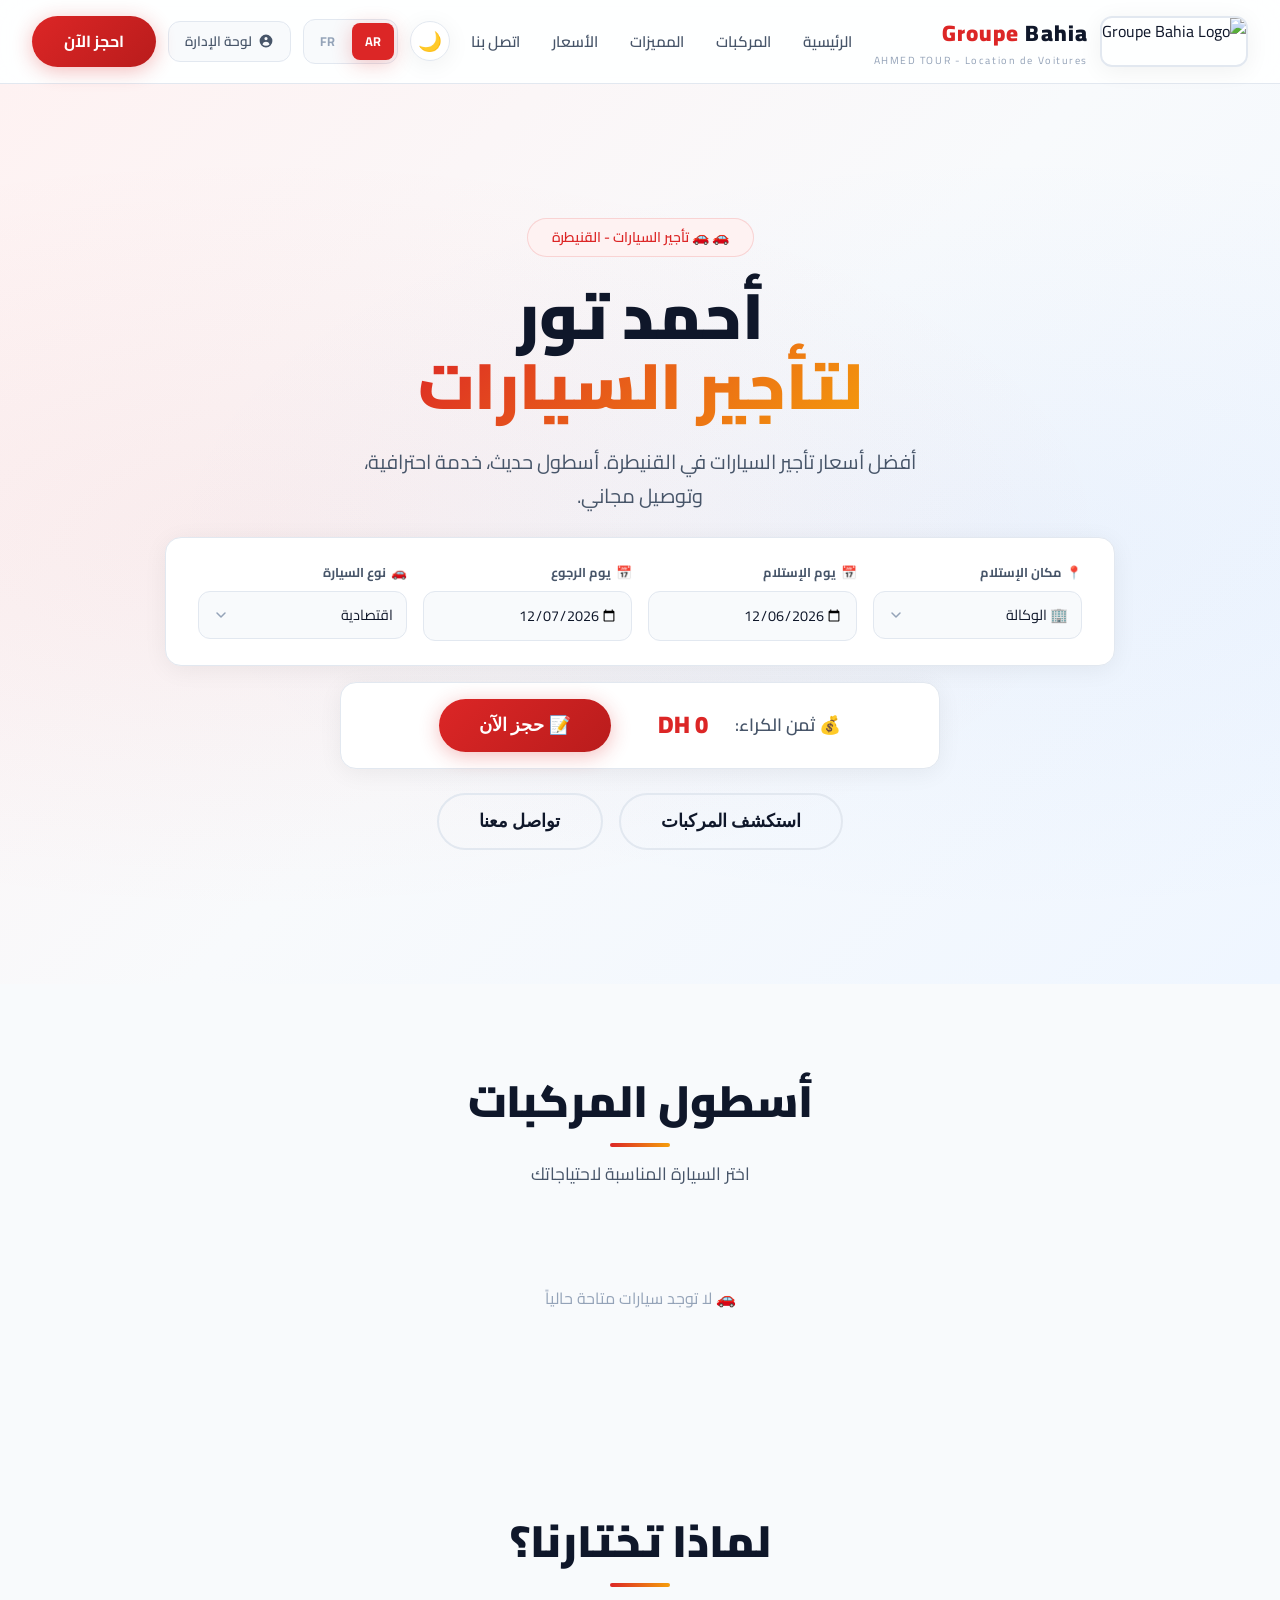
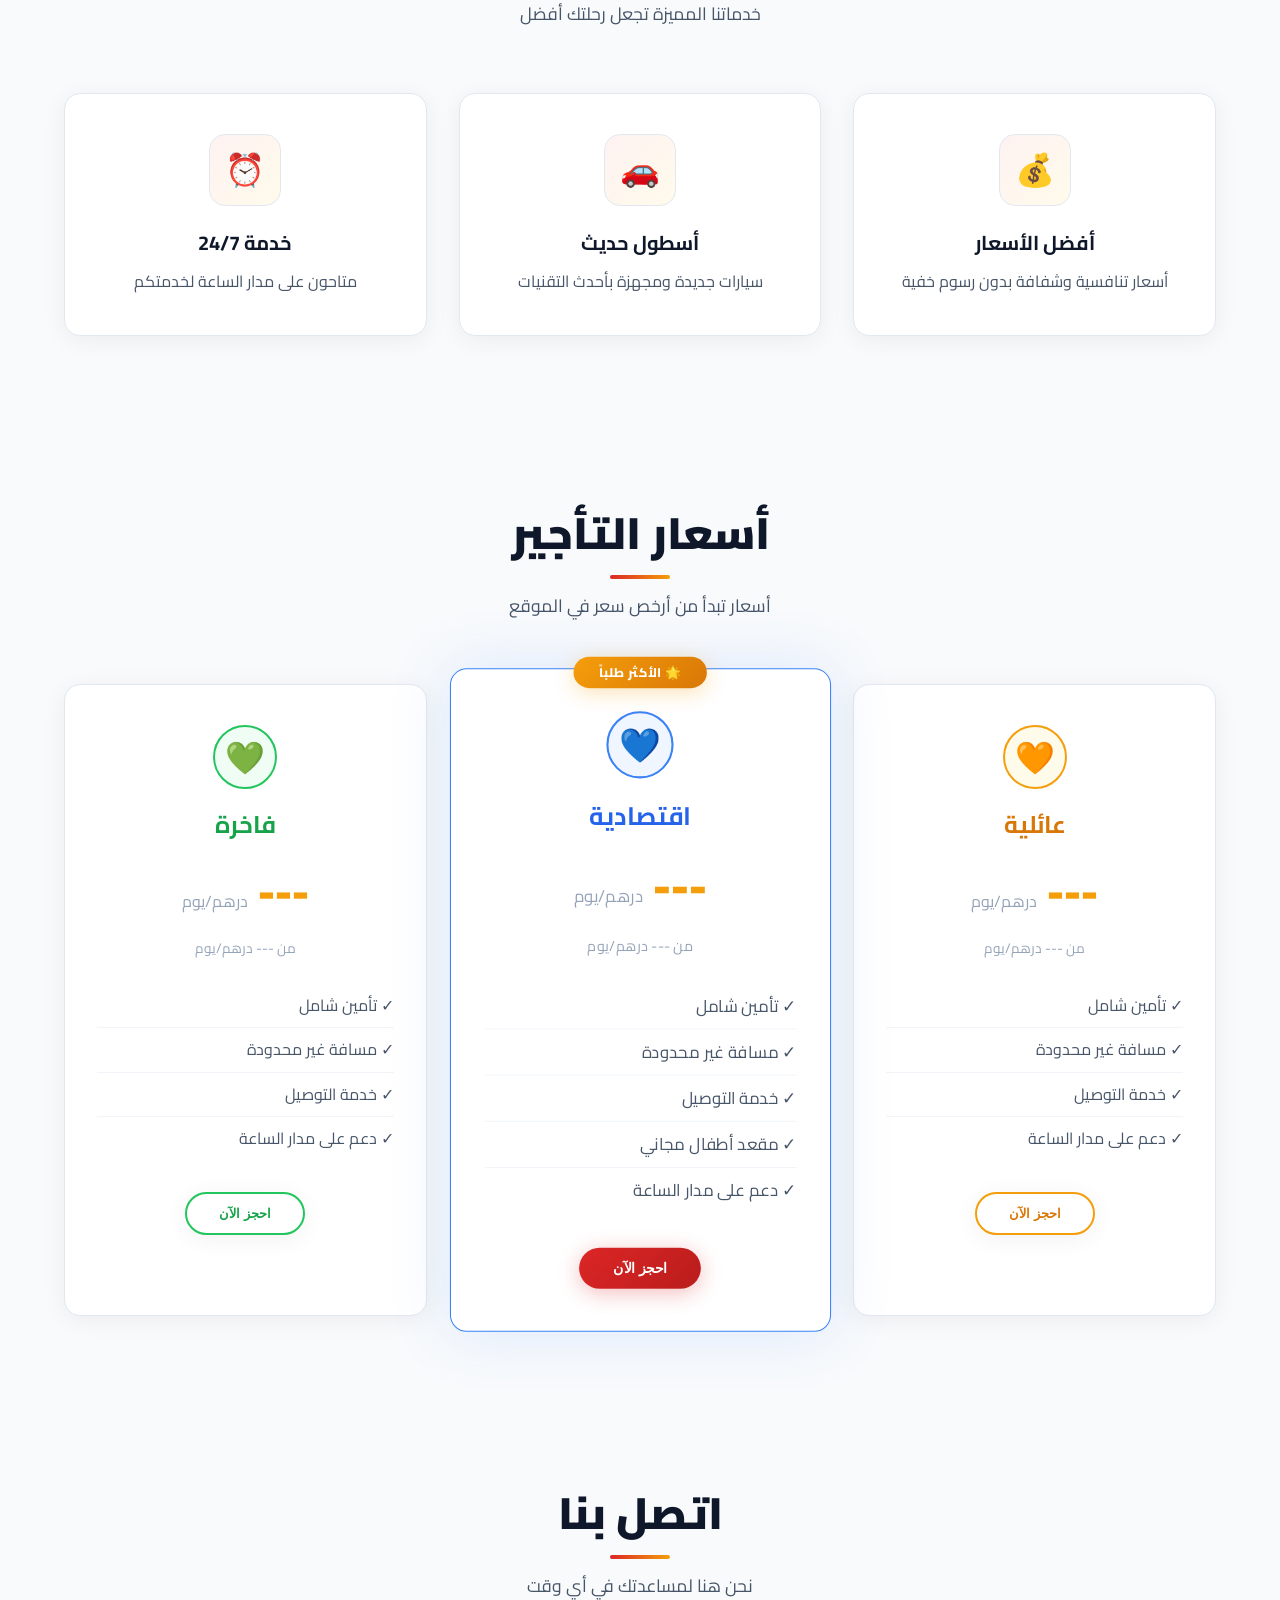
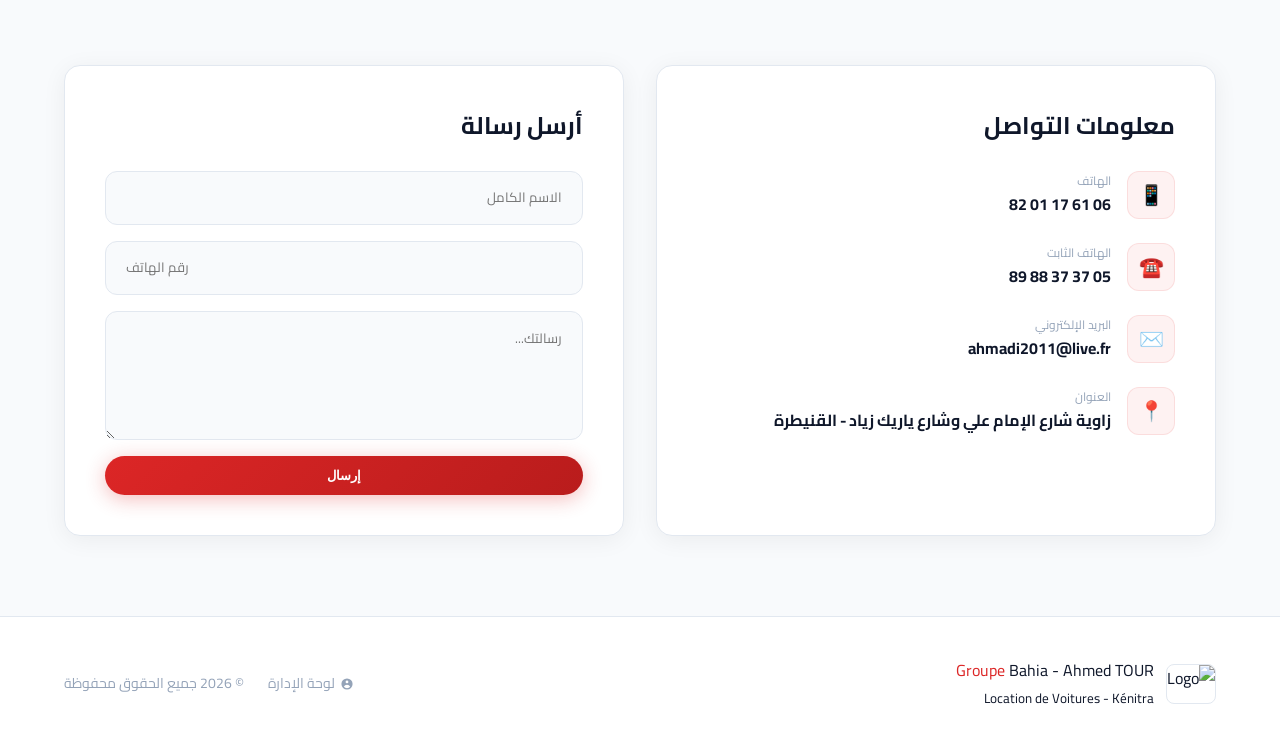
==== index.html @ 7326334f "Add files via upload" ====
<!DOCTYPE html>
<html lang="ar" dir="rtl">
<head>
    <meta charset="UTF-8">
    <meta name="viewport" content="width=device-width, initial-scale=1.0">
    <title>Ahmed TOUR - Groupe Bahia | Location de Voitures</title>
    <link rel="stylesheet" href="style.css">
    <link href="https://fonts.googleapis.com/css2?family=Cairo:wght@400;700;900&display=swap" rel="stylesheet">
</head>
<body>
    <!-- Navbar -->
    <nav class="navbar">
        <div class="nav-brand">
            <img src="https://www.dropbox.com/scl/fi/9ek43nwoadd82wckg5yrm/Picsart_26-09-07_17-38-09-252.jpg?rlkey=dq0nv9dhvq9f9rs5juy2iw5st&st=a9k215ph&raw=1" alt="Groupe Bahia Logo" class="logo-img">
            <div>
                <h1><span class="text-red">Groupe</span> Bahia</h1>
                <p class="subtitle">AHMED TOUR - Location de Voitures</p>
            </div>
        </div>
        <div class="nav-links">
            <a href="#accueil" data-i18n="nav.home">الرئيسية</a>
            <a href="#vehicules" data-i18n="nav.vehicles">المركبات</a>
            <a href="#features" data-i18n="nav.features">المميزات</a>
            <a href="#tarifs" data-i18n="nav.pricing">الأسعار</a>
            <a href="#contact" data-i18n="nav.contact">اتصل بنا</a>
        </div>
        <div class="nav-actions">
            <button onclick="toggleTheme()" class="theme-toggle" id="themeToggle" title="تبديل الثيم">
                <span id="themeIcon">🌙</span>
            </button>
            <div class="lang-switcher">
                <button onclick="switchLanguage('ar')" class="lang-btn active" id="lang-ar">AR</button>
                <button onclick="switchLanguage('fr')" class="lang-btn" id="lang-fr">FR</button>
            </div>
            <a href="admin.html" class="btn-admin">
                <svg width="16" height="16" fill="currentColor" viewBox="0 0 20 20"><path fill-rule="evenodd" d="M18 10a8 8 0 11-16 0 8 8 0 0116 0zm-6-3a2 2 0 11-4 0 2 2 0 014 0zm-2 4a5 5 0 00-4.546 2.916A5.986 5.986 0 0010 16a5.986 5.986 0 004.546-2.084A5 5 0 0010 11z" clip-rule="evenodd"/></svg>
                <span data-i18n="nav.admin">لوحة الإدارة</span>
            </a>
            <a href="tel:0661170182" class="btn-primary"><span data-i18n="nav.book">احجز الآن</span></a>
        </div>
    </nav>

    <!-- Hero -->
    <section id="accueil" class="hero">
        <div class="hero-overlay"></div>
        <div class="hero-content">
            <span class="badge">🚗 <span data-i18n="hero.badge">Location de Voitures - Kénitra</span></span>
            <h2 data-i18n="hero.title">أحمد تور<br><span class="gradient-text">لتأجير السيارات</span></h2>
            <p id="hero-desc" data-i18n="hero.desc">أفضل أسعار تأجير السيارات في القنيطرة. أسطول حديث، خدمة احترافية، وتوصيل مجاني.</p>
            
            <div class="booking-fields">
                <div class="field-group">
                    <label for="pickup-location">📍 <span data-i18n="booking.location">مكان الإستلام</span></label>
                    <select id="pickup-location">
                        <option value="الوكالة" data-i18n="booking.agency">🏢 الوكالة</option>
                        <option value="محطة القطار" data-i18n="booking.train">🚉 محطة القطار</option>
                        <option value="محطة المطار" data-i18n="booking.airport">✈️ محطة المطار</option>
                    </select>
                </div>
                <div class="field-group">
                    <label for="pickup-date">📅 <span data-i18n="booking.pickup">يوم الإستلام</span></label>
                    <input type="date" id="pickup-date">
                </div>
                <div class="field-group">
                    <label for="return-date">📅 <span data-i18n="booking.return">يوم الرجوع</span></label>
                    <input type="date" id="return-date">
                </div>
                <div class="field-group">
                    <label for="car-type-select">🚗 <span data-i18n="booking.carType">نوع السيارة</span></label>
                    <select id="car-type-select">
                        <option value="اقتصادية" data-i18n="type.economy">💰 اقتصادية</option>
                        <option value="عائلية" data-i18n="type.family">👨‍👩‍👧‍👦 عائلية</option>
                        <option value="فاخرة" data-i18n="type.luxury">⭐ فاخرة</option>
                    </select>
                </div>
            </div>

            <div class="booking-price-row">
                <div class="price-display">
                    <span data-i18n="booking.priceLabel">💰 ثمن الكراء:</span>
                    <strong id="booking-price">0 DH</strong>
                </div>
                <button onclick="bookNow()" class="btn-primary btn-large" id="bookNowBtn">
                    <span data-i18n="booking.bookNow">📝 حجز الآن</span>
                </button>
            </div>
            
            <div class="hero-buttons">
                <button onclick="scrollToSection('vehicules')" class="btn-outline btn-large"><span data-i18n="hero.explore">استكشف المركبات</span></button>
                <button onclick="scrollToSection('contact')" class="btn-outline btn-large"><span data-i18n="hero.contact">تواصل معنا</span></button>
            </div>
        </div>
    </section>

    <!-- Vehicles -->
    <section id="vehicules" class="vehicles">
        <div class="container">
            <div class="section-header">
                <h2 data-i18n="vehicles.title">أسطول المركبات</h2>
                <p data-i18n="vehicles.subtitle">اختر السيارة المناسبة لاحتياجاتك</p>
            </div>
            <div class="grid-3" id="cars-grid"></div>
        </div>
    </section>

    <!-- Features -->
    <section id="features" class="features">
        <div class="container">
            <div class="section-header">
                <h2 data-i18n="features.title">لماذا تختارنا؟</h2>
                <p data-i18n="features.subtitle">خدماتنا المميزة تجعل رحلتك أفضل</p>
            </div>
            <div class="grid-3">
                <div class="feature-card">
                    <div class="feature-icon">💰</div>
                    <h3 data-i18n="features.bestPrice.title">أفضل الأسعار</h3>
                    <p data-i18n="features.bestPrice.desc">أسعار تنافسية وشفافة بدون رسوم خفية</p>
                </div>
                <div class="feature-card">
                    <div class="feature-icon">🚗</div>
                    <h3 data-i18n="features.modernFleet.title">أسطول حديث</h3>
                    <p data-i18n="features.modernFleet.desc">سيارات جديدة ومجهزة بأحدث التقنيات</p>
                </div>
                <div class="feature-card">
                    <div class="feature-icon">⏰</div>
                    <h3 data-i18n="features.support247.title">خدمة 24/7</h3>
                    <p data-i18n="features.support247.desc">متاحون على مدار الساعة لخدمتكم</p>
                </div>
            </div>
        </div>
    </section>

    <!-- Pricing -->
    <section id="tarifs" class="pricing">
        <div class="container">
            <div class="section-header">
                <h2 data-i18n="pricing.title">أسعار التأجير</h2>
                <p id="pricing-subtitle" data-i18n="pricing.subtitle">أسعار تبدأ من أرخص سعر في الموقع</p>
            </div>
            <div class="grid-3 pricing-grid-custom" id="pricing-grid"></div>
        </div>
    </section>

    <!-- Contact -->
    <section id="contact" class="contact">
        <div class="container">
            <div class="section-header">
                <h2 data-i18n="contact.title">اتصل بنا</h2>
                <p data-i18n="contact.subtitle">نحن هنا لمساعدتك في أي وقت</p>
            </div>
            <div class="grid-2">
                <div class="contact-info">
                    <h3 data-i18n="contact.info">معلومات التواصل</h3>
                    <div class="info-item">
                        <span class="icon">📱</span>
                        <div><small data-i18n="contact.phone">الهاتف</small><strong id="info-phone">06 61 17 01 82</strong></div>
                    </div>
                    <div class="info-item">
                        <span class="icon">☎️</span>
                        <div><small data-i18n="contact.landline">الهاتف الثابت</small><strong id="info-phone2">05 37 37 88 89</strong></div>
                    </div>
                    <div class="info-item">
                        <span class="icon">✉️</span>
                        <div><small data-i18n="contact.email">البريد الإلكتروني</small><strong id="info-email">ahmadi2011@live.fr</strong></div>
                    </div>
                    <div class="info-item">
                        <span class="icon">📍</span>
                        <div><small data-i18n="contact.address">العنوان</small><strong id="info-address">زاوية شارع الإمام علي وشارع ياريك زياد - القنيطرة</strong></div>
                    </div>
                </div>
                <div class="contact-form">
                    <h3 data-i18n="contact.sendMsg">أرسل رسالة</h3>
                    <form onsubmit="handleSubmit(event)">
                        <input type="text" placeholder="الاسم الكامل" data-i18n-placeholder="contact.fullName" required>
                        <input type="tel" placeholder="رقم الهاتف" data-i18n-placeholder="contact.phoneNumber" required>
                        <textarea placeholder="رسالتك..." rows="4" data-i18n-placeholder="contact.message" required></textarea>
                        <button type="submit" class="btn-primary"><span data-i18n="contact.send">إرسال</span></button>
                    </form>
                </div>
            </div>
        </div>
    </section>

    <!-- Footer -->
    <footer>
        <div class="container footer-content">
            <div class="footer-brand">
                <img src="https://www.dropbox.com/scl/fi/9ek43nwoadd82wckg5yrm/Picsart_26-09-07_17-38-09-252.jpg?rlkey=dq0nv9dhvq9f9rs5juy2iw5st&st=a9k215ph&raw=1" alt="Logo" class="footer-logo">
                <div>
                    <p><span class="text-red">Groupe</span> Bahia - Ahmed TOUR</p>
                    <small>Location de Voitures - Kénitra</small>
                </div>
            </div>
            <div class="footer-links">
                <a href="admin.html" class="admin-link">
                    <svg width="14" height="14" fill="currentColor" viewBox="0 0 20 20"><path fill-rule="evenodd" d="M18 10a8 8 0 11-16 0 8 8 0 0116 0zm-6-3a2 2 0 11-4 0 2 2 0 014 0zm-2 4a5 5 0 00-4.546 2.916A5.986 5.986 0 0010 16a5.986 5.986 0 004.546-2.084A5 5 0 0010 11z" clip-rule="evenodd"/></svg>
                    <span data-i18n="nav.admin">لوحة الإدارة</span>
                </a>
                <p class="copyright">© 2026 <span data-i18n="footer.rights">جميع الحقوق محفوظة</span></p>
            </div>
        </div>
    </footer>

    <!-- Reservation Modal -->
    <div id="reserve-modal" class="modal">
        <div class="modal-content">
            <div class="modal-header">
                <h3 data-i18n="modal.title">حجز سيارة</h3>
                <button onclick="closeModal()" class="close-btn">&times;</button>
            </div>
            <form onsubmit="handleReserve(event)">
                <input type="text" id="car-type" readonly>
                <input type="text" placeholder="الاسم الكامل" data-i18n-placeholder="contact.fullName" required>
                <input type="tel" placeholder="رقم الهاتف" data-i18n-placeholder="contact.phoneNumber" required>
                <div class="grid-2">
                    <input type="date" id="start-date" required>
                    <input type="date" id="end-date" required>
                </div>
                <div id="price-display" style="text-align:center;padding:0.5rem;background:rgba(225,29,72,0.1);border-radius:0.75rem;border:1px solid rgba(225,29,72,0.2);">
                    <span data-i18n="modal.priceLabel">السعر الإجمالي:</span>
                    <strong id="total-price" style="color:var(--secondary);font-size:1.25rem;">0 DH</strong>
                </div>
                <button type="submit" class="btn-primary"><span data-i18n="modal.confirm">تأكيد الحجز</span></button>
            </form>
        </div>
    </div>

    <!-- Toast -->
    <div id="toast" class="toast">تم إرسال طلبك بنجاح!</div>

    <script src="script.js"></script>
</body>
</html>
---- style.css ----
/* ============================================================
   ROOT & RESET
   ============================================================ */
:root {
    --primary: #dc2626;
    --primary-light: #fef2f2;
    --primary-dark: #b91c1c;
    --secondary: #f59e0b;
    --secondary-light: #fffbeb;
    --accent: #3b82f6;
    --accent-light: #eff6ff;
    --success: #22c55e;
    --success-light: #f0fdf4;
    
    --bg: #f8fafc;
    --bg-card: #ffffff;
    --bg-card-hover: #f1f5f9;
    --bg-nav: rgba(255, 255, 255, 0.85);
    
    --text-primary: #0f172a;
    --text-secondary: #475569;
    --text-muted: #94a3b8;
    --text-light: #ffffff;
    
    --border: #e2e8f0;
    --border-light: #f1f5f9;
    --shadow: 0 4px 24px rgba(0, 0, 0, 0.06);
    --shadow-hover: 0 12px 48px rgba(0, 0, 0, 0.10);
    --shadow-glow: 0 0 40px rgba(220, 38, 38, 0.15);
    
    --radius: 1rem;
    --radius-sm: 0.75rem;
    --transition: 0.4s cubic-bezier(0.25, 0.46, 0.45, 0.94);
    
    --hero-bg: linear-gradient(135deg, #fef2f2 0%, #f8fafc 50%, #eff6ff 100%);
    --hero-overlay: radial-gradient(ellipse at 20% 50%, rgba(220, 38, 38, 0.05) 0%, transparent 60%),
                    radial-gradient(ellipse at 80% 50%, rgba(59, 130, 246, 0.05) 0%, transparent 60%);
}

[data-theme="dark"] {
    --bg: #0f172a;
    --bg-card: #1e293b;
    --bg-card-hover: #334155;
    --bg-nav: rgba(15, 23, 42, 0.9);
    
    --text-primary: #f1f5f9;
    --text-secondary: #cbd5e1;
    --text-muted: #94a3b8;
    
    --border: #334155;
    --border-light: #1e293b;
    --shadow: 0 4px 24px rgba(0, 0, 0, 0.3);
    --shadow-hover: 0 12px 48px rgba(0, 0, 0, 0.5);
    
    --primary-light: #451a1a;
    --secondary-light: #3b2a0a;
    --accent-light: #172554;
    --success-light: #052e16;
    
    --hero-bg: linear-gradient(135deg, #0f172a 0%, #1e1b4b 50%, #0f172a 100%);
    --hero-overlay: radial-gradient(ellipse at 20% 50%, rgba(220, 38, 38, 0.1) 0%, transparent 60%),
                    radial-gradient(ellipse at 80% 50%, rgba(59, 130, 246, 0.1) 0%, transparent 60%);
}

* {
    margin: 0;
    padding: 0;
    box-sizing: border-box;
}

html {
    scroll-behavior: smooth;
}

body {
    font-family: 'Cairo', sans-serif;
    background: var(--bg);
    color: var(--text-primary);
    line-height: 1.7;
    min-height: 100vh;
    transition: background var(--transition), color var(--transition);
}

::selection {
    background: var(--primary);
    color: #fff;
}

.container {
    max-width: 1200px;
    margin: 0 auto;
    padding: 0 1.5rem;
}

/* ============================================================
   SCROLLBAR
   ============================================================ */
::-webkit-scrollbar {
    width: 8px;
}
::-webkit-scrollbar-track {
    background: var(--bg);
}
::-webkit-scrollbar-thumb {
    background: var(--primary);
    border-radius: 10px;
}
::-webkit-scrollbar-thumb:hover {
    background: var(--primary-dark);
}

/* ============================================================
   BUTTONS
   ============================================================ */
.btn-primary {
    background: linear-gradient(135deg, var(--primary), var(--primary-dark));
    color: #fff;
    padding: 0.75rem 2rem;
    border-radius: 9999px;
    font-weight: 700;
    border: none;
    cursor: pointer;
    transition: var(--transition);
    box-shadow: 0 4px 20px rgba(220, 38, 38, 0.3);
    display: inline-block;
    text-decoration: none;
}
.btn-primary:hover {
    transform: translateY(-3px) scale(1.02);
    box-shadow: 0 8px 35px rgba(220, 38, 38, 0.4);
}

.btn-secondary {
    background: var(--bg-card);
    color: var(--text-primary);
    padding: 0.75rem 2rem;
    border-radius: 9999px;
    font-weight: 700;
    border: 2px solid var(--border);
    cursor: pointer;
    transition: var(--transition);
    display: inline-block;
    text-decoration: none;
    box-shadow: var(--shadow);
}
.btn-secondary:hover {
    border-color: var(--primary);
    color: var(--primary);
    transform: translateY(-3px);
    box-shadow: var(--shadow-hover);
}

.btn-outline {
    background: transparent;
    color: var(--text-primary);
    padding: 0.75rem 2rem;
    border-radius: 9999px;
    font-weight: 700;
    border: 2px solid var(--border);
    cursor: pointer;
    transition: var(--transition);
    display: inline-block;
    text-decoration: none;
}
.btn-outline:hover {
    border-color: var(--primary);
    color: var(--primary);
    transform: translateY(-3px);
    background: var(--primary-light);
}

.btn-large {
    padding: 1rem 2.5rem;
    font-size: 1.1rem;
}

/* ============================================================
   THEME TOGGLE
   ============================================================ */
.theme-toggle {
    background: var(--bg-card);
    border: 1px solid var(--border);
    border-radius: 50%;
    width: 40px;
    height: 40px;
    display: flex;
    align-items: center;
    justify-content: center;
    cursor: pointer;
    transition: var(--transition);
    font-size: 1.2rem;
    box-shadow: var(--shadow);
}
.theme-toggle:hover {
    transform: rotate(30deg) scale(1.1);
    border-color: var(--primary);
    box-shadow: var(--shadow-hover);
}

/* ============================================================
   LANGUAGE SWITCHER
   ============================================================ */
.lang-switcher {
    display: flex;
    gap: 0.25rem;
    background: var(--bg);
    border-radius: 0.75rem;
    padding: 0.2rem;
    border: 1px solid var(--border);
}
.lang-btn {
    background: none;
    border: none;
    color: var(--text-muted);
    padding: 0.4rem 0.8rem;
    border-radius: 0.5rem;
    font-weight: 700;
    font-size: 0.8rem;
    cursor: pointer;
    transition: var(--transition);
    font-family: inherit;
}
.lang-btn:hover {
    color: var(--text-primary);
}
.lang-btn.active {
    background: var(--primary);
    color: #fff;
    box-shadow: 0 4px 20px rgba(220, 38, 38, 0.25);
}

/* ============================================================
   NAVBAR
   ============================================================ */
.navbar {
    display: flex;
    align-items: center;
    justify-content: space-between;
    padding: 0.85rem 2rem;
    background: var(--bg-nav);
    backdrop-filter: blur(20px);
    border-bottom: 1px solid var(--border);
    position: sticky;
    top: 0;
    z-index: 1000;
    transition: var(--transition);
    flex-wrap: wrap;
    gap: 0.5rem;
}

.nav-brand {
    display: flex;
    align-items: center;
    gap: 0.75rem;
}
.logo-img {
    height: 3.2rem;
    width: auto;
    border-radius: 0.75rem;
    border: 2px solid var(--border);
    box-shadow: var(--shadow);
}
.nav-brand h1 {
    font-size: 1.4rem;
    font-weight: 900;
    letter-spacing: 0.05em;
    color: var(--text-primary);
}
.text-red {
    color: var(--primary);
}
.subtitle {
    font-size: 0.65rem;
    color: var(--text-muted);
    letter-spacing: 0.15em;
}

.nav-links {
    display: flex;
    gap: 2rem;
}
.nav-links a {
    color: var(--text-secondary);
    text-decoration: none;
    font-weight: 600;
    font-size: 0.95rem;
    transition: var(--transition);
    position: relative;
}
.nav-links a::after {
    content: '';
    position: absolute;
    bottom: -4px;
    left: 0;
    width: 0;
    height: 2.5px;
    background: var(--primary);
    border-radius: 4px;
    transition: var(--transition);
}
.nav-links a:hover {
    color: var(--text-primary);
}
.nav-links a:hover::after {
    width: 100%;
}

.nav-actions {
    display: flex;
    align-items: center;
    gap: 0.75rem;
    flex-wrap: wrap;
}

.btn-admin {
    display: flex;
    align-items: center;
    gap: 0.4rem;
    background: var(--bg);
    color: var(--text-secondary);
    padding: 0.5rem 1rem;
    border-radius: 0.75rem;
    text-decoration: none;
    font-size: 0.85rem;
    font-weight: 600;
    border: 1px solid var(--border);
    transition: var(--transition);
}
.btn-admin:hover {
    background: var(--primary-light);
    color: var(--primary);
    border-color: var(--primary);
}

/* ============================================================
   HERO
   ============================================================ */
.hero {
    position: relative;
    min-height: 100vh;
    display: flex;
    align-items: center;
    justify-content: center;
    overflow: hidden;
    background: var(--hero-bg);
    transition: background var(--transition);
    padding: 2rem 0;
}

.hero-overlay {
    position: absolute;
    inset: 0;
    background: var(--hero-overlay);
    z-index: 0;
    transition: background var(--transition);
}

.hero-content {
    position: relative;
    z-index: 2;
    text-align: center;
    max-width: 1000px;
    padding: 0 1.5rem;
    width: 100%;
}

.badge {
    display: inline-block;
    padding: 0.4rem 1.5rem;
    background: var(--primary-light);
    border: 1px solid rgba(220, 38, 38, 0.15);
    border-radius: 9999px;
    color: var(--primary);
    font-size: 0.875rem;
    font-weight: 600;
    margin-bottom: 1.5rem;
}

.hero h2 {
    font-size: 4rem;
    font-weight: 900;
    line-height: 1.1;
    margin-bottom: 1.5rem;
    color: var(--text-primary);
}
.hero h2 .gradient-text {
    background: linear-gradient(135deg, var(--primary), var(--secondary));
    -webkit-background-clip: text;
    -webkit-text-fill-color: transparent;
    background-clip: text;
}

.hero p {
    font-size: 1.25rem;
    color: var(--text-secondary);
    margin-bottom: 1.5rem;
    max-width: 600px;
    margin-left: auto;
    margin-right: auto;
}

/* ============================================================
   BOOKING FIELDS
   ============================================================ */
.booking-fields {
    display: grid;
    grid-template-columns: repeat(4, 1fr);
    gap: 1rem;
    background: var(--bg-card);
    padding: 1.5rem 2rem;
    border-radius: var(--radius);
    border: 1px solid var(--border);
    box-shadow: var(--shadow);
    margin: 1.5rem auto 1rem;
    max-width: 950px;
    transition: var(--transition);
}

.booking-fields:hover {
    border-color: var(--primary);
    box-shadow: var(--shadow-hover);
}

.field-group {
    display: flex;
    flex-direction: column;
    gap: 0.4rem;
    text-align: right;
}

.field-group label {
    font-size: 0.8rem;
    font-weight: 700;
    color: var(--text-secondary);
    display: flex;
    align-items: center;
    gap: 0.3rem;
}

.field-group input,
.field-group select {
    padding: 0.6rem 0.8rem;
    border: 1px solid var(--border);
    border-radius: var(--radius-sm);
    font-family: inherit;
    font-size: 0.9rem;
    background: var(--bg);
    color: var(--text-primary);
    transition: var(--transition);
    width: 100%;
    cursor: pointer;
    text-align: right;
}

.field-group input:focus,
.field-group select:focus {
    border-color: var(--primary);
    outline: none;
    box-shadow: 0 0 0 3px rgba(220, 38, 38, 0.08);
}

.field-group select {
    appearance: none;
    background-image: url("data:image/svg+xml,%3Csvg xmlns='http://www.w3.org/2000/svg' fill='none' viewBox='0 0 20 20'%3E%3Cpath stroke='%2394a3b8' stroke-linecap='round' stroke-linejoin='round' stroke-width='1.5' d='M6 8l4 4 4-4'/%3E%3C/svg%3E");
    background-repeat: no-repeat;
    background-position: left 0.75rem center;
    background-size: 1.25rem;
    padding-left: 2.5rem;
}

/* ============================================================
   BOOKING PRICE ROW
   ============================================================ */
.booking-price-row {
    display: flex;
    align-items: center;
    justify-content: center;
    gap: 2rem;
    background: var(--bg-card);
    padding: 1rem 2rem;
    border-radius: var(--radius);
    border: 1px solid var(--border);
    box-shadow: var(--shadow);
    margin: 0 auto 1rem;
    max-width: 600px;
    transition: var(--transition);
    flex-wrap: wrap;
}

.booking-price-row:hover {
    border-color: var(--primary);
    box-shadow: var(--shadow-hover);
}

.price-display {
    display: flex;
    align-items: center;
    gap: 0.75rem;
    font-size: 1.1rem;
}

.price-display span {
    color: var(--text-secondary);
    font-weight: 600;
}

.price-display strong {
    color: var(--primary);
    font-size: 1.5rem;
    font-weight: 900;
    min-width: 80px;
}

/* ============================================================
   HERO BUTTONS
   ============================================================ */
.hero-buttons {
    display: flex;
    gap: 1rem;
    justify-content: center;
    flex-wrap: wrap;
    margin-top: 1.5rem;
}

/* ============================================================
   FEATURES
   ============================================================ */
.features {
    padding: 5rem 0;
    position: relative;
}

.feature-card {
    background: var(--bg-card);
    border: 1px solid var(--border);
    border-radius: var(--radius);
    padding: 2.5rem 2rem;
    text-align: center;
    transition: var(--transition);
    box-shadow: var(--shadow);
    position: relative;
    overflow: hidden;
}
.feature-card:hover {
    transform: translateY(-10px);
    border-color: var(--primary);
    box-shadow: var(--shadow-hover);
}

.feature-icon {
    width: 4.5rem;
    height: 4.5rem;
    background: linear-gradient(135deg, var(--primary-light), var(--secondary-light));
    border-radius: 1rem;
    display: flex;
    align-items: center;
    justify-content: center;
    margin: 0 auto 1.25rem;
    font-size: 2rem;
    border: 1px solid var(--border);
    transition: var(--transition);
}
.feature-card:hover .feature-icon {
    background: linear-gradient(135deg, var(--primary), var(--secondary));
    transform: rotate(10deg) scale(1.1);
    box-shadow: var(--shadow-glow);
    color: #fff;
}

.feature-card h3 {
    font-size: 1.25rem;
    font-weight: 700;
    margin-bottom: 0.5rem;
    color: var(--text-primary);
}
.feature-card p {
    color: var(--text-secondary);
}

/* ============================================================
   SECTION HEADER
   ============================================================ */
.section-header {
    text-align: center;
    margin-bottom: 4rem;
}
.section-header h2 {
    font-size: 2.75rem;
    font-weight: 900;
    margin-bottom: 0.5rem;
    color: var(--text-primary);
    position: relative;
    display: inline-block;
}
.section-header h2::after {
    content: '';
    position: absolute;
    bottom: -8px;
    left: 50%;
    transform: translateX(-50%);
    width: 60px;
    height: 4px;
    background: linear-gradient(90deg, var(--primary), var(--secondary));
    border-radius: 4px;
}
.section-header p {
    color: var(--text-secondary);
    font-size: 1.1rem;
    margin-top: 0.75rem;
}

/* ============================================================
   VEHICLES
   ============================================================ */
.vehicles {
    padding: 5rem 0;
    background: var(--bg);
    transition: background var(--transition);
}

.car-card {
    background: var(--bg-card);
    border: 1px solid var(--border);
    border-top-width: 4px !important;
    border-top-style: solid !important;
    border-radius: var(--radius);
    overflow: hidden;
    transition: var(--transition);
    box-shadow: var(--shadow);
    position: relative;
}
.car-card:hover {
    transform: translateY(-12px);
    border-color: var(--primary);
    box-shadow: var(--shadow-hover);
}

.car-card .car-image {
    height: 14rem;
    overflow: hidden;
    background: var(--bg);
    position: relative;
}
.car-card .car-image img {
    width: 100%;
    height: 100%;
    object-fit: cover;
    transition: var(--transition);
}
.car-card:hover .car-image img {
    transform: scale(1.08);
}

.car-card .car-badge {
    position: absolute;
    top: 1rem;
    right: 1rem;
    padding: 0.3rem 1rem;
    border-radius: 9999px;
    font-size: 0.7rem;
    font-weight: 700;
    color: #fff;
    backdrop-filter: blur(10px);
    border: 1px solid rgba(255, 255, 255, 0.2);
}
.car-badge.available {
    background: rgba(34, 197, 94, 0.9);
}
.car-badge.reserved {
    background: rgba(239, 68, 68, 0.9);
}

.car-type-badge {
    position: absolute;
    bottom: 1rem;
    right: 1rem;
    padding: 0.25rem 0.75rem;
    border-radius: 9999px;
    font-size: 0.7rem;
    font-weight: 700;
    backdrop-filter: blur(4px);
    background: rgba(255,255,255,0.9);
    z-index: 2;
}

[data-theme="dark"] .car-type-badge {
    background: rgba(15,23,42,0.9);
    color: var(--text-primary) !important;
}

.car-info {
    padding: 1.5rem;
}
.car-header {
    display: flex;
    justify-content: space-between;
    align-items: center;
    margin-bottom: 0.5rem;
}
.car-header h3 {
    font-size: 1.2rem;
    font-weight: 700;
    color: var(--text-primary);
}
.car-tag {
    font-size: 0.7rem;
    padding: 0.2rem 0.75rem;
    border-radius: 9999px;
    font-weight: 600;
}
.car-price {
    font-size: 1.5rem;
    font-weight: 900;
    color: var(--secondary);
    margin: 0.75rem 0 1rem;
}
.car-price small {
    font-size: 0.8rem;
    color: var(--text-muted);
    font-weight: 400;
}
.car-periods {
    display: flex;
    flex-wrap: wrap;
    gap: 0.5rem;
    margin: 0.5rem 0 1rem;
}
.period-tag {
    border-radius: 0.5rem;
    padding: 0.25rem 0.6rem;
    font-size: 0.7rem;
    color: var(--text-secondary);
}
.period-tag .period-price {
    font-weight: 700;
}

/* ============================================================
   PRICING
   ============================================================ */
.pricing {
    padding: 5rem 0;
    background: var(--bg);
    position: relative;
    transition: background var(--transition);
}

.pricing-grid-custom .pricing-card {
    padding-top: 2.5rem;
}

.pricing-card {
    background: var(--bg-card);
    border: 1px solid var(--border);
    border-radius: var(--radius);
    padding: 2.5rem 2rem;
    text-align: center;
    transition: var(--transition);
    box-shadow: var(--shadow);
    position: relative;
}
.pricing-card:hover {
    transform: translateY(-8px);
    border-color: var(--primary);
    box-shadow: var(--shadow-hover);
}

.pricing-card.featured {
    transform: scale(1.05);
    z-index: 2;
    box-shadow: 0 0 60px rgba(59, 130, 246, 0.15);
}

.pricing-card.featured:hover {
    transform: scale(1.07);
}

.pricing-icon {
    transition: var(--transition);
}
.pricing-card:hover .pricing-icon {
    transform: scale(1.1) rotate(5deg);
}

.badge-popular {
    position: absolute;
    top: -0.75rem;
    left: 50%;
    transform: translateX(-50%);
    background: linear-gradient(135deg, var(--secondary), #d97706);
    color: #fff;
    padding: 0.3rem 1.5rem;
    border-radius: 9999px;
    font-size: 0.75rem;
    font-weight: 800;
    text-transform: uppercase;
    letter-spacing: 0.05em;
    box-shadow: 0 4px 20px rgba(245, 158, 11, 0.3);
}

.pricing-card h3 {
    font-size: 1.5rem;
    font-weight: 700;
    margin-top: 0.5rem;
}
.price {
    font-size: 2.75rem;
    font-weight: 900;
    color: var(--secondary);
    margin: 0.5rem 0;
}
.price span {
    font-size: 1rem;
    color: var(--text-muted);
    font-weight: 400;
}
.pricing-card ul {
    list-style: none;
    color: var(--text-secondary);
    margin: 1.5rem 0 2rem;
    text-align: right;
}
.pricing-card ul li {
    padding: 0.5rem 0;
    border-bottom: 1px solid var(--border-light);
}
.pricing-card ul li:last-child {
    border-bottom: none;
}

/* ============================================================
   CONTACT
   ============================================================ */
.contact {
    padding: 5rem 0;
    background: var(--bg);
    transition: background var(--transition);
}

.contact-info,
.contact-form {
    background: var(--bg-card);
    border: 1px solid var(--border);
    border-radius: var(--radius);
    padding: 2.5rem;
    transition: var(--transition);
    box-shadow: var(--shadow);
}
.contact-info:hover,
.contact-form:hover {
    border-color: var(--primary);
    box-shadow: var(--shadow-hover);
}

.contact-info h3,
.contact-form h3 {
    font-size: 1.5rem;
    font-weight: 700;
    margin-bottom: 1.5rem;
    color: var(--text-primary);
}

.info-item {
    display: flex;
    align-items: center;
    gap: 1rem;
    margin-bottom: 1.5rem;
}
.info-item .icon {
    width: 3rem;
    height: 3rem;
    background: var(--primary-light);
    border-radius: 0.75rem;
    display: flex;
    align-items: center;
    justify-content: center;
    font-size: 1.25rem;
    flex-shrink: 0;
    border: 1px solid rgba(220, 38, 38, 0.1);
}
.info-item small {
    display: block;
    color: var(--text-muted);
    font-size: 0.75rem;
}
.info-item strong {
    font-size: 1rem;
    color: var(--text-primary);
}

.contact-form form {
    display: flex;
    flex-direction: column;
    gap: 1rem;
}
.contact-form input,
.contact-form textarea {
    width: 100%;
    background: var(--bg);
    border: 1px solid var(--border);
    border-radius: 0.75rem;
    padding: 0.85rem 1.25rem;
    color: var(--text-primary);
    font-family: inherit;
    transition: var(--transition);
}
.contact-form input:focus,
.contact-form textarea:focus {
    border-color: var(--primary);
    outline: none;
    box-shadow: 0 0 0 3px rgba(220, 38, 38, 0.08);
}
.contact-form textarea {
    resize: vertical;
    min-height: 120px;
}

/* ============================================================
   FOOTER
   ============================================================ */
footer {
    background: var(--bg-card);
    border-top: 1px solid var(--border);
    padding: 2.5rem 0;
    transition: background var(--transition), border var(--transition);
}
.footer-content {
    display: flex;
    justify-content: space-between;
    align-items: center;
    flex-wrap: wrap;
    gap: 1.5rem;
}
.footer-brand {
    display: flex;
    align-items: center;
    gap: 0.75rem;
}
.footer-logo {
    height: 2.5rem;
    width: auto;
    border-radius: 0.5rem;
    border: 1px solid var(--border);
}
.footer-links {
    display: flex;
    align-items: center;
    gap: 1.5rem;
}
.admin-link {
    display: flex;
    align-items: center;
    gap: 0.3rem;
    color: var(--text-muted);
    text-decoration: none;
    font-size: 0.875rem;
    transition: var(--transition);
}
.admin-link:hover {
    color: var(--primary);
}
.copyright {
    color: var(--text-muted);
    font-size: 0.875rem;
}

/* ============================================================
   MODAL
   ============================================================ */
.modal {
    position: fixed;
    inset: 0;
    background: rgba(15, 23, 42, 0.6);
    backdrop-filter: blur(12px);
    z-index: 2000;
    display: none;
    align-items: center;
    justify-content: center;
    padding: 1.5rem;
}
.modal.active {
    display: flex;
}

.modal-content {
    background: var(--bg-card);
    border: 1px solid var(--border);
    border-radius: var(--radius);
    padding: 2.5rem;
    max-width: 480px;
    width: 100%;
    transform: scale(0.9) translateY(20px);
    opacity: 0;
    transition: var(--transition);
    box-shadow: var(--shadow-hover);
}
.modal.active .modal-content {
    transform: scale(1) translateY(0);
    opacity: 1;
}

.modal-header {
    display: flex;
    justify-content: space-between;
    align-items: center;
    margin-bottom: 1.5rem;
}
.modal-header h3 {
    font-size: 1.5rem;
    font-weight: 700;
    color: var(--text-primary);
}
.close-btn {
    background: none;
    border: none;
    color: var(--text-muted);
    font-size: 1.75rem;
    cursor: pointer;
    transition: var(--transition);
}
.close-btn:hover {
    color: var(--text-primary);
    transform: rotate(90deg);
}

.modal form {
    display: flex;
    flex-direction: column;
    gap: 1rem;
}
.modal input {
    width: 100%;
    background: var(--bg);
    border: 1px solid var(--border);
    border-radius: 0.75rem;
    padding: 0.85rem 1.25rem;
    color: var(--text-primary);
    font-family: inherit;
    transition: var(--transition);
}
.modal input:focus {
    border-color: var(--primary);
    outline: none;
}
.modal input[readonly] {
    background: var(--primary-light);
    border-color: rgba(220, 38, 38, 0.2);
    text-align: center;
    font-weight: 700;
    color: var(--primary);
}

/* ============================================================
   TOAST
   ============================================================ */
.toast {
    position: fixed;
    bottom: 2rem;
    left: 50%;
    transform: translateX(-50%) translateY(6rem);
    background: linear-gradient(135deg, var(--primary), var(--primary-dark));
    color: #fff;
    padding: 0.85rem 2rem;
    border-radius: 9999px;
    font-weight: 700;
    box-shadow: var(--shadow-hover);
    opacity: 0;
    transition: var(--transition);
    z-index: 3000;
}
.toast.show {
    transform: translateX(-50%) translateY(0);
    opacity: 1;
}

/* ============================================================
   GRID
   ============================================================ */
.grid-3 {
    display: grid;
    grid-template-columns: repeat(auto-fit, minmax(300px, 1fr));
    gap: 2rem;
}
.grid-2 {
    display: grid;
    grid-template-columns: repeat(auto-fit, minmax(300px, 1fr));
    gap: 2rem;
}

/* ============================================================
   DARK THEME OVERRIDES
   ============================================================ */
[data-theme="dark"] .btn-secondary {
    background: var(--bg-card);
    color: var(--text-primary);
    border-color: var(--border);
}
[data-theme="dark"] .btn-outline {
    color: var(--text-primary);
    border-color: var(--border);
}
[data-theme="dark"] .btn-outline:hover {
    border-color: var(--primary);
    color: var(--primary);
    background: var(--primary-light);
}
[data-theme="dark"] .badge {
    background: var(--primary-light);
}
[data-theme="dark"] .lang-switcher {
    background: var(--bg-card);
    border-color: var(--border);
}
[data-theme="dark"] .lang-btn {
    color: var(--text-muted);
}
[data-theme="dark"] .lang-btn:hover {
    color: var(--text-primary);
}
[data-theme="dark"] .lang-btn.active {
    background: var(--primary);
    color: #fff;
}
[data-theme="dark"] .contact-form input,
[data-theme="dark"] .contact-form textarea {
    background: var(--bg);
    border-color: var(--border);
    color: var(--text-primary);
}
[data-theme="dark"] .contact-form input:focus,
[data-theme="dark"] .contact-form textarea:focus {
    border-color: var(--primary);
}
[data-theme="dark"] .modal input {
    background: var(--bg);
    border-color: var(--border);
    color: var(--text-primary);
}
[data-theme="dark"] .modal input:focus {
    border-color: var(--primary);
}
[data-theme="dark"] .modal-content {
    background: var(--bg-card);
    border-color: var(--border);
}
[data-theme="dark"] .modal input[readonly] {
    background: var(--primary-light);
    border-color: rgba(220, 38, 38, 0.2);
    color: #fb7185;
}
[data-theme="dark"] .period-tag {
    background: var(--bg);
    border-color: var(--border);
    color: var(--text-secondary);
}
[data-theme="dark"] .info-item .icon {
    background: var(--primary-light);
}
[data-theme="dark"] .feature-icon {
    background: linear-gradient(135deg, var(--primary-light), var(--secondary-light));
}
[data-theme="dark"] footer {
    background: var(--bg-card);
    border-color: var(--border);
}
[data-theme="dark"] .booking-fields {
    background: var(--bg-card);
    border-color: var(--border);
}
[data-theme="dark"] .field-group input,
[data-theme="dark"] .field-group select {
    background: var(--bg);
    border-color: var(--border);
    color: var(--text-primary);
}
[data-theme="dark"] .field-group input:focus,
[data-theme="dark"] .field-group select:focus {
    border-color: var(--primary);
}
[data-theme="dark"] .booking-price-row {
    background: var(--bg-card);
    border-color: var(--border);
}

/* ============================================================
   RESPONSIVE
   ============================================================ */
@media (max-width: 992px) {
    .hero h2 {
        font-size: 3rem;
    }
    .booking-fields {
        grid-template-columns: repeat(2, 1fr);
        padding: 1.2rem;
    }
    .booking-price-row {
        padding: 0.8rem 1.5rem;
        gap: 1rem;
    }
    .pricing-card.featured {
        transform: scale(1.05);
    }
}

@media (max-width: 768px) {
    .navbar {
        flex-direction: column;
        align-items: stretch;
        gap: 0.75rem;
        padding: 0.75rem 1rem;
    }
    .nav-brand {
        justify-content: center;
    }
    .nav-links {
        display: none;
    }
    .nav-actions {
        justify-content: center;
        flex-wrap: wrap;
    }
    .hero h2 {
        font-size: 2.25rem;
    }
    .hero p {
        font-size: 1rem;
    }
    .section-header h2 {
        font-size: 2rem;
    }
    .pricing-card.featured {
        transform: scale(1);
    }
    .pricing-card.featured:hover {
        transform: scale(1.02);
    }
    .grid-3,
    .grid-2 {
        grid-template-columns: 1fr;
    }
    .footer-content {
        flex-direction: column;
        text-align: center;
    }
    .footer-links {
        flex-wrap: wrap;
        justify-content: center;
    }
}

@media (max-width: 576px) {
    .booking-fields {
        grid-template-columns: 1fr;
        padding: 1rem;
        gap: 0.75rem;
    }
    .booking-price-row {
        flex-direction: column;
        padding: 1rem;
        gap: 0.75rem;
        max-width: 100%;
    }
    .price-display {
        font-size: 1rem;
    }
    .price-display strong {
        font-size: 1.2rem;
    }
    .field-group input,
    .field-group select {
        padding: 0.5rem 0.7rem;
        font-size: 0.85rem;
    }
}

@media (max-width: 480px) {
    .hero h2 {
        font-size: 1.75rem;
    }
    .hero-buttons .btn-primary,
    .hero-buttons .btn-secondary {
        width: 100%;
        text-align: center;
    }
    .modal-content {
        padding: 1.5rem;
    }
}
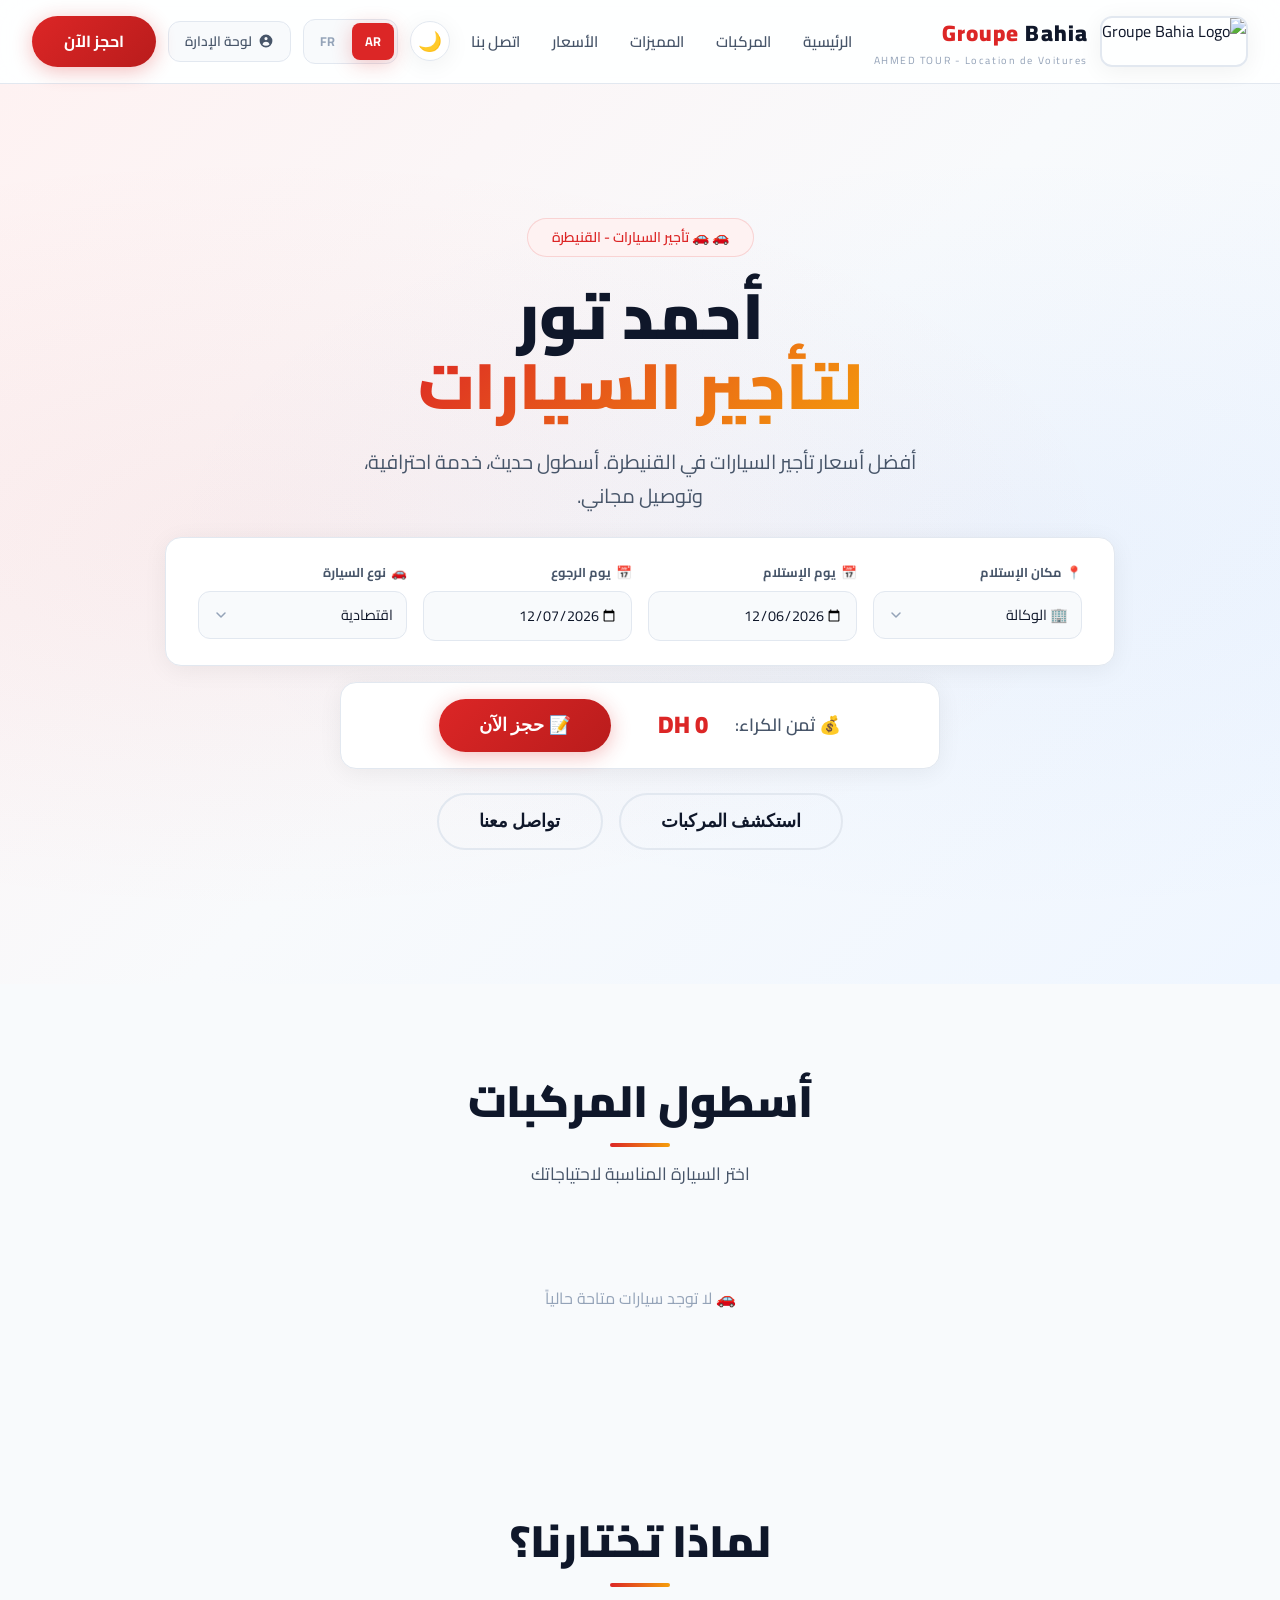
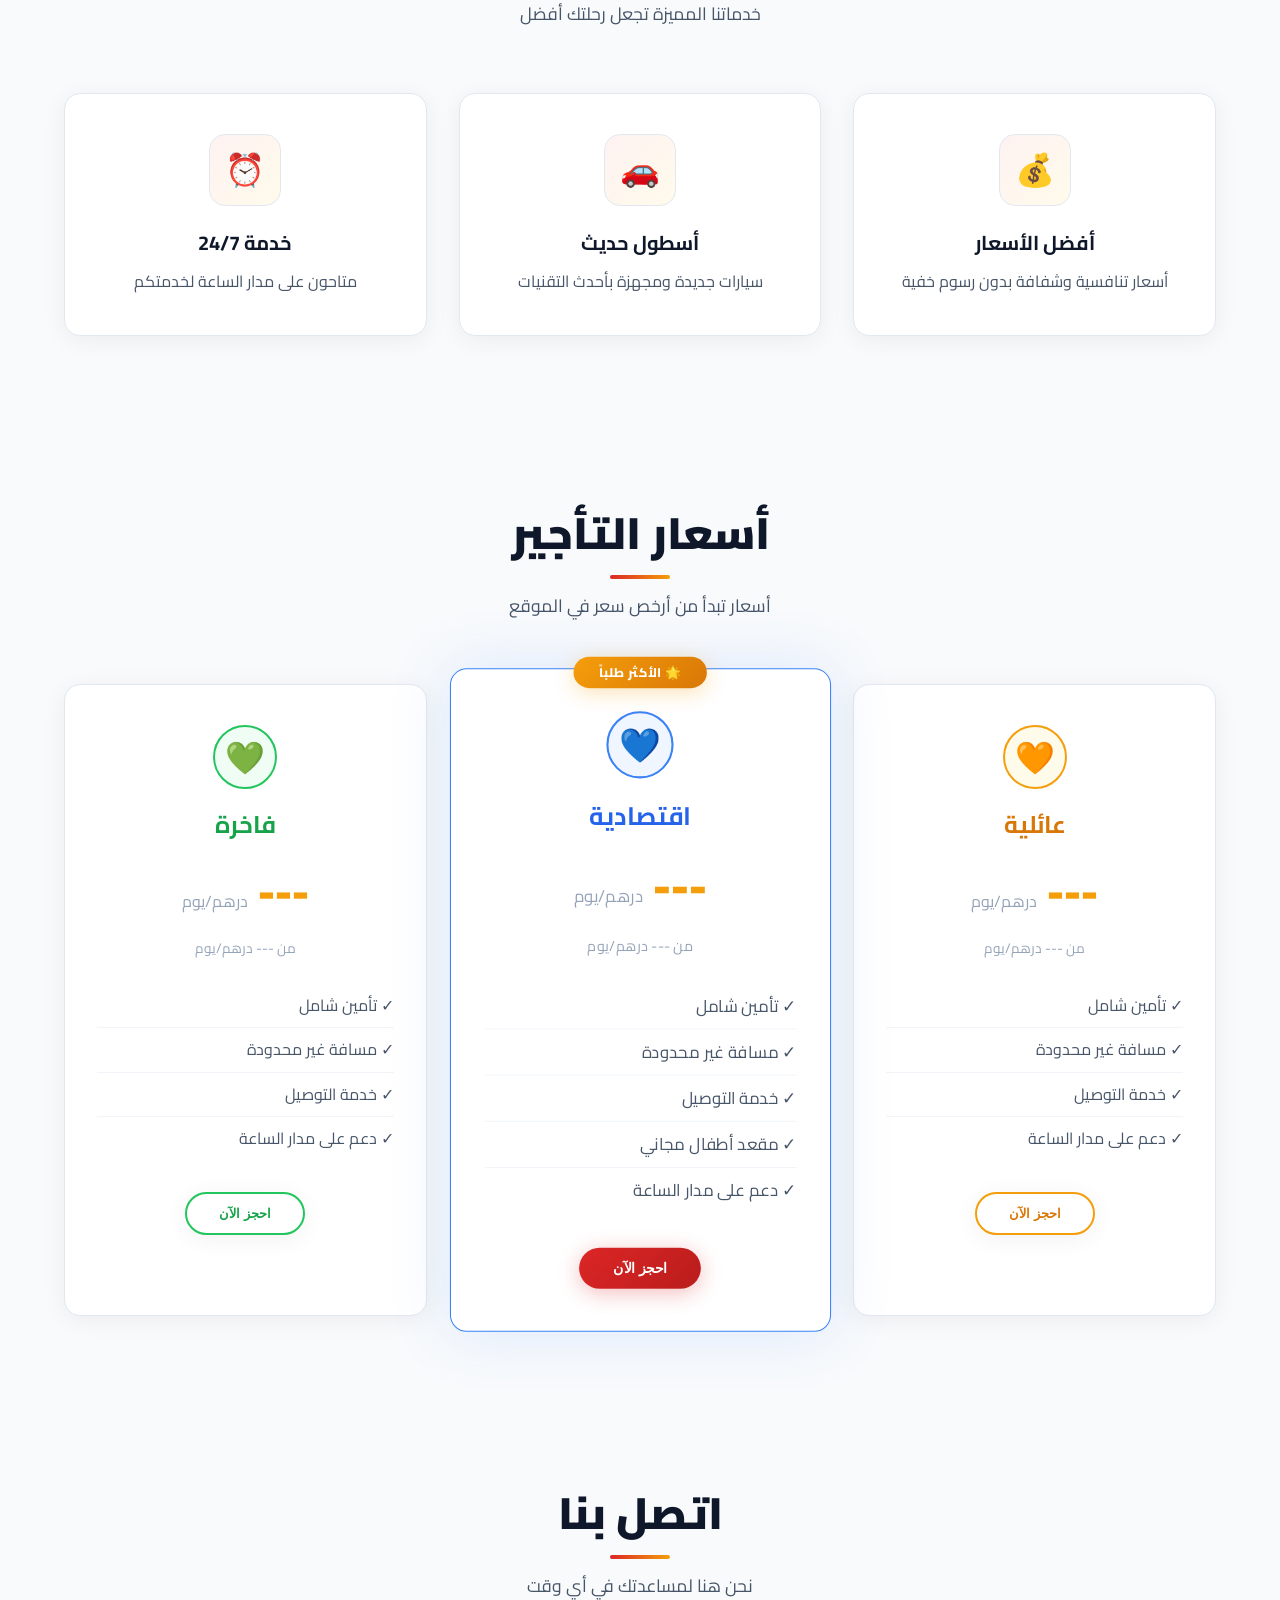
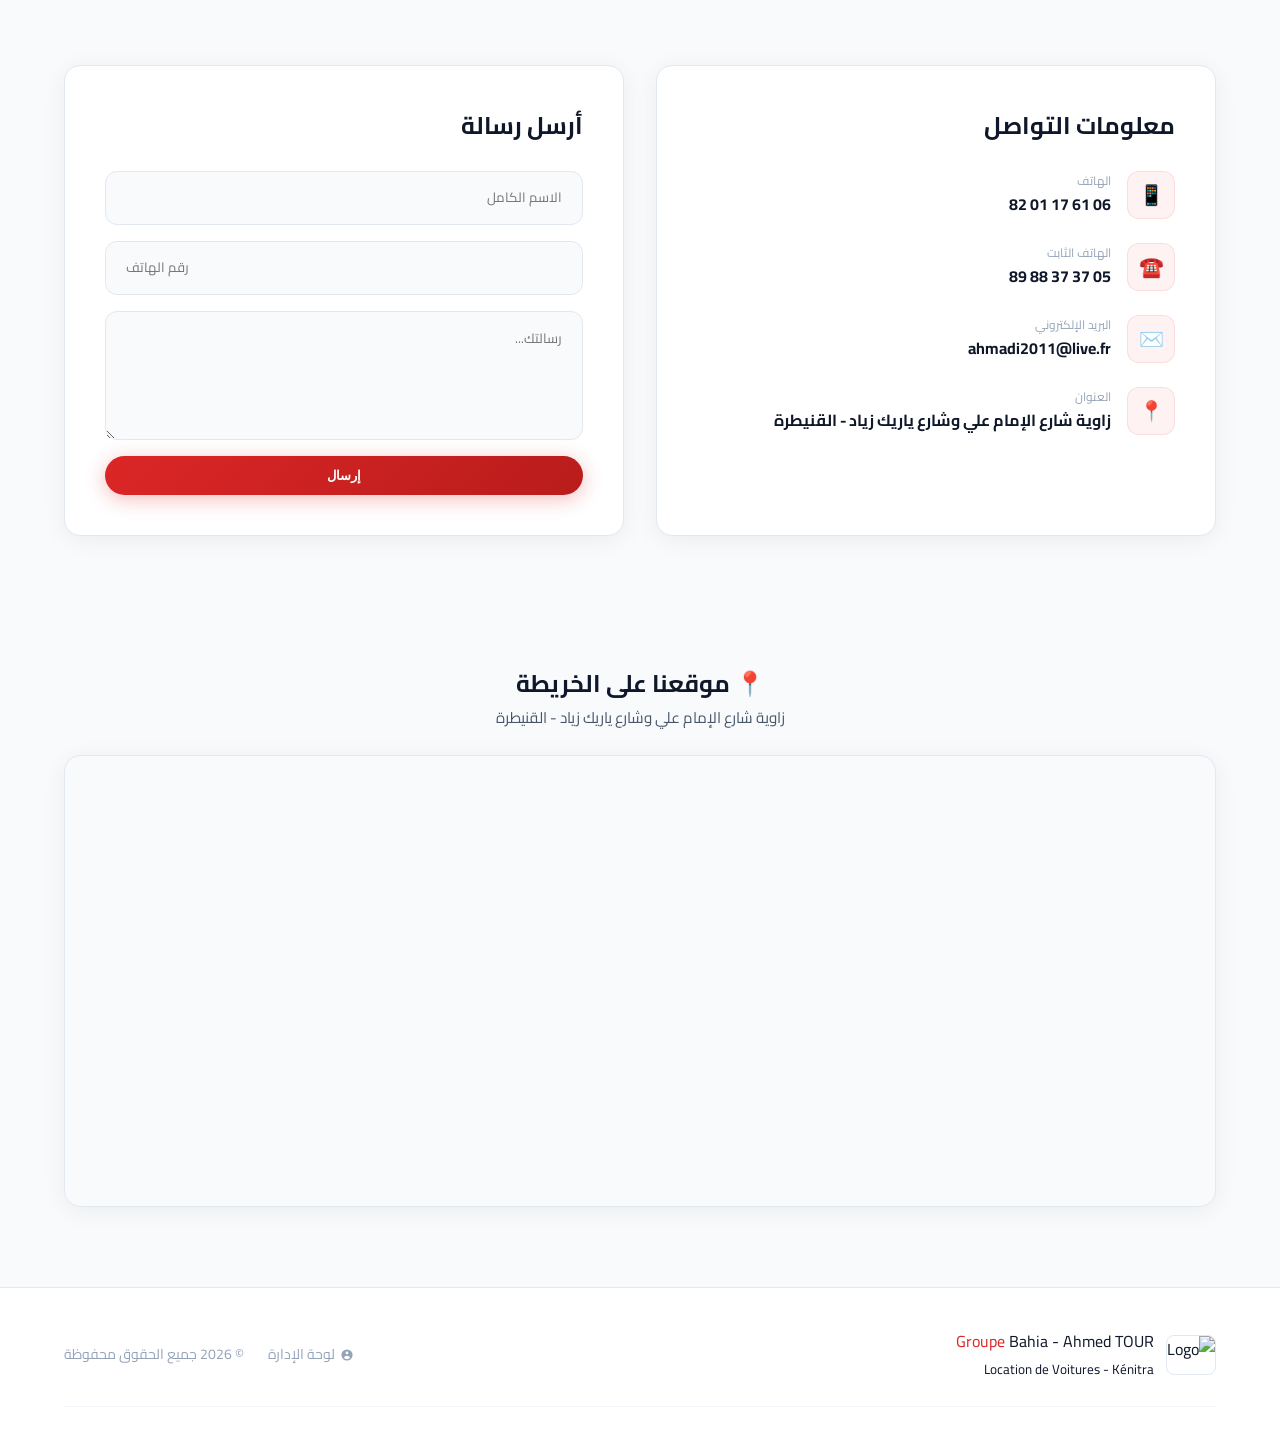
==== commit b2078b1f: "Add files via upload" ====
--- a/index.html
+++ b/index.html
@@ -181,22 +181,43 @@
         </div>
     </section>
 
+    <!-- Map Section -->
+    <section class="map-section">
+        <div class="container">
+            <div class="map-title">
+                <h3 data-i18n="map.title">📍 موقعنا على الخريطة</h3>
+                <p data-i18n="map.subtitle">زاوية شارع الإمام علي وشارع ياريك زياد - القنيطرة</p>
+            </div>
+            <div class="map-container">
+                <iframe 
+                    src="https://www.google.com/maps/embed?pb=!1m17!1m12!1m3!1d6624.579174419341!2d-6.580206!3d34.250657!2m3!1f0!2f0!3f0!3m2!1i1024!2i768!4f13.1!3m2!1m1!2zMzTCsDE1JzAyLjQiTiA2wrAzNCc0OC43Ilc!5e0!3m2!1sar!2sma!4v1746823444897!5m2!1sar!2sma" 
+                    allowfullscreen="" 
+                    loading="lazy" 
+                    referrerpolicy="no-referrer-when-downgrade"
+                    title="موقع Groupe Bahia - Ahmed TOUR على الخريطة">
+                </iframe>
+            </div>
+        </div>
+    </section>
+
     <!-- Footer -->
     <footer>
-        <div class="container footer-content">
-            <div class="footer-brand">
-                <img src="https://www.dropbox.com/scl/fi/9ek43nwoadd82wckg5yrm/Picsart_26-09-07_17-38-09-252.jpg?rlkey=dq0nv9dhvq9f9rs5juy2iw5st&st=a9k215ph&raw=1" alt="Logo" class="footer-logo">
-                <div>
-                    <p><span class="text-red">Groupe</span> Bahia - Ahmed TOUR</p>
-                    <small>Location de Voitures - Kénitra</small>
-                </div>
-            </div>
-            <div class="footer-links">
-                <a href="admin.html" class="admin-link">
-                    <svg width="14" height="14" fill="currentColor" viewBox="0 0 20 20"><path fill-rule="evenodd" d="M18 10a8 8 0 11-16 0 8 8 0 0116 0zm-6-3a2 2 0 11-4 0 2 2 0 014 0zm-2 4a5 5 0 00-4.546 2.916A5.986 5.986 0 0010 16a5.986 5.986 0 004.546-2.084A5 5 0 0010 11z" clip-rule="evenodd"/></svg>
-                    <span data-i18n="nav.admin">لوحة الإدارة</span>
-                </a>
-                <p class="copyright">© 2026 <span data-i18n="footer.rights">جميع الحقوق محفوظة</span></p>
+        <div class="container">
+            <div class="footer-content">
+                <div class="footer-brand">
+                    <img src="https://www.dropbox.com/scl/fi/9ek43nwoadd82wckg5yrm/Picsart_26-09-07_17-38-09-252.jpg?rlkey=dq0nv9dhvq9f9rs5juy2iw5st&st=a9k215ph&raw=1" alt="Logo" class="footer-logo">
+                    <div>
+                        <p><span class="text-red">Groupe</span> Bahia - Ahmed TOUR</p>
+                        <small>Location de Voitures - Kénitra</small>
+                    </div>
+                </div>
+                <div class="footer-links">
+                    <a href="admin.html" class="admin-link">
+                        <svg width="14" height="14" fill="currentColor" viewBox="0 0 20 20"><path fill-rule="evenodd" d="M18 10a8 8 0 11-16 0 8 8 0 0116 0zm-6-3a2 2 0 11-4 0 2 2 0 014 0zm-2 4a5 5 0 00-4.546 2.916A5.986 5.986 0 0010 16a5.986 5.986 0 004.546-2.084A5 5 0 0010 11z" clip-rule="evenodd"/></svg>
+                        <span data-i18n="nav.admin">لوحة الإدارة</span>
+                    </a>
+                    <p class="copyright">© 2026 <span data-i18n="footer.rights">جميع الحقوق محفوظة</span></p>
+                </div>
             </div>
         </div>
     </footer>
--- a/style.css
+++ b/style.css
@@ -37,15 +37,19 @@
                     radial-gradient(ellipse at 80% 50%, rgba(59, 130, 246, 0.05) 0%, transparent 60%);
 }
 
+/* ============================================================
+   الثيم الداكن
+   ============================================================ */
 [data-theme="dark"] {
     --bg: #0f172a;
     --bg-card: #1e293b;
     --bg-card-hover: #334155;
-    --bg-nav: rgba(15, 23, 42, 0.9);
+    --bg-nav: rgba(15, 23, 42, 0.95);
     
     --text-primary: #f1f5f9;
     --text-secondary: #cbd5e1;
     --text-muted: #94a3b8;
+    --text-light: #ffffff;
     
     --border: #334155;
     --border-light: #1e293b;
@@ -62,6 +66,231 @@
                     radial-gradient(ellipse at 80% 50%, rgba(59, 130, 246, 0.1) 0%, transparent 60%);
 }
 
+/* ============================================================
+   إصلاحات الثيم الداكن
+   ============================================================ */
+[data-theme="dark"] .car-card {
+    background: var(--bg-card);
+    border-color: var(--border);
+}
+[data-theme="dark"] .car-card .car-header h3 {
+    color: var(--text-primary) !important;
+}
+[data-theme="dark"] .car-card .car-price {
+    color: var(--secondary) !important;
+}
+[data-theme="dark"] .car-card .car-price small {
+    color: var(--text-muted) !important;
+}
+[data-theme="dark"] .car-card .car-tag {
+    background: var(--primary-light);
+    color: var(--primary-light);
+    border-color: rgba(220, 38, 38, 0.2);
+}
+[data-theme="dark"] .car-card .period-tag {
+    background: var(--bg);
+    border-color: var(--border);
+    color: var(--text-secondary);
+}
+[data-theme="dark"] .car-card .period-tag .period-price {
+    color: var(--secondary) !important;
+}
+[data-theme="dark"] .car-card .car-info {
+    color: var(--text-secondary);
+}
+[data-theme="dark"] .pricing-card {
+    background: var(--bg-card);
+    border-color: var(--border);
+}
+[data-theme="dark"] .pricing-card h3 {
+    color: var(--text-primary) !important;
+}
+[data-theme="dark"] .pricing-card .price {
+    color: var(--secondary) !important;
+}
+[data-theme="dark"] .pricing-card .price span {
+    color: var(--text-muted) !important;
+}
+[data-theme="dark"] .pricing-card ul li {
+    color: var(--text-secondary);
+    border-color: var(--border-light);
+}
+[data-theme="dark"] .pricing-card p {
+    color: var(--text-muted) !important;
+}
+[data-theme="dark"] .feature-card {
+    background: var(--bg-card);
+    border-color: var(--border);
+}
+[data-theme="dark"] .feature-card h3 {
+    color: var(--text-primary);
+}
+[data-theme="dark"] .feature-card p {
+    color: var(--text-secondary);
+}
+[data-theme="dark"] .contact-info,
+[data-theme="dark"] .contact-form {
+    background: var(--bg-card);
+    border-color: var(--border);
+}
+[data-theme="dark"] .contact-info h3,
+[data-theme="dark"] .contact-form h3 {
+    color: var(--text-primary);
+}
+[data-theme="dark"] .info-item strong {
+    color: var(--text-primary);
+}
+[data-theme="dark"] .info-item small {
+    color: var(--text-muted);
+}
+[data-theme="dark"] .badge {
+    background: var(--primary-light);
+    color: var(--primary-light);
+}
+[data-theme="dark"] .section-header h2 {
+    color: var(--text-primary);
+}
+[data-theme="dark"] .section-header p {
+    color: var(--text-secondary);
+}
+[data-theme="dark"] .booking-fields {
+    background: var(--bg-card);
+    border-color: var(--border);
+}
+[data-theme="dark"] .booking-fields label {
+    color: var(--text-secondary);
+}
+[data-theme="dark"] .booking-fields input,
+[data-theme="dark"] .booking-fields select {
+    background: var(--bg);
+    border-color: var(--border);
+    color: var(--text-primary);
+}
+[data-theme="dark"] .booking-price-row {
+    background: var(--bg-card);
+    border-color: var(--border);
+}
+[data-theme="dark"] .booking-price-row .price-display span {
+    color: var(--text-secondary);
+}
+[data-theme="dark"] .booking-price-row .price-display strong {
+    color: var(--primary-light);
+}
+[data-theme="dark"] .period-tag {
+    background: var(--bg);
+    border-color: var(--border);
+    color: var(--text-secondary);
+}
+[data-theme="dark"] .period-tag .period-price {
+    color: var(--secondary) !important;
+}
+[data-theme="dark"] .car-type-badge {
+    background: rgba(15, 23, 42, 0.9);
+    color: var(--text-primary) !important;
+    border-color: var(--border) !important;
+}
+[data-theme="dark"] .btn-secondary {
+    background: var(--bg-card);
+    color: var(--text-primary);
+    border-color: var(--border);
+}
+[data-theme="dark"] .btn-secondary:hover {
+    border-color: var(--primary);
+    color: var(--primary-light);
+    background: var(--primary-light);
+}
+[data-theme="dark"] .btn-outline {
+    color: var(--text-primary);
+    border-color: var(--border);
+}
+[data-theme="dark"] .btn-outline:hover {
+    border-color: var(--primary);
+    color: var(--primary-light);
+    background: var(--primary-light);
+}
+[data-theme="dark"] footer {
+    background: var(--bg-card);
+    border-color: var(--border);
+}
+[data-theme="dark"] footer .copyright {
+    color: var(--text-muted);
+}
+[data-theme="dark"] .admin-link {
+    color: var(--text-muted);
+}
+[data-theme="dark"] .admin-link:hover {
+    color: var(--primary-light);
+}
+[data-theme="dark"] .modal-content {
+    background: var(--bg-card);
+    border-color: var(--border);
+}
+[data-theme="dark"] .modal-header h3 {
+    color: var(--text-primary);
+}
+[data-theme="dark"] .modal input {
+    background: var(--bg);
+    border-color: var(--border);
+    color: var(--text-primary);
+}
+[data-theme="dark"] .modal input[readonly] {
+    background: var(--primary-light);
+    border-color: rgba(220, 38, 38, 0.2);
+    color: var(--primary-light);
+}
+[data-theme="dark"] .price-display {
+    color: var(--text-primary);
+}
+
+/* ============================================================
+   GOOGLE MAPS
+   ============================================================ */
+.map-section {
+    padding: 3rem 0 5rem;
+    background: var(--bg);
+    transition: background var(--transition);
+}
+
+.map-container {
+    border-radius: var(--radius);
+    overflow: hidden;
+    box-shadow: var(--shadow);
+    border: 1px solid var(--border);
+    transition: var(--transition);
+    position: relative;
+}
+
+.map-container:hover {
+    box-shadow: var(--shadow-hover);
+    border-color: var(--primary);
+}
+
+.map-container iframe {
+    display: block;
+    width: 100%;
+    height: 450px;
+    border: none;
+}
+
+.map-title {
+    text-align: center;
+    margin-bottom: 1.5rem;
+}
+
+.map-title h3 {
+    font-size: 1.5rem;
+    font-weight: 700;
+    color: var(--text-primary);
+}
+
+.map-title p {
+    color: var(--text-secondary);
+    font-size: 0.95rem;
+}
+
+/* ============================================================
+   BASE
+   ============================================================ */
 * {
     margin: 0;
     padding: 0;
@@ -681,11 +910,6 @@
     backdrop-filter: blur(4px);
     background: rgba(255,255,255,0.9);
     z-index: 2;
-}
-
-[data-theme="dark"] .car-type-badge {
-    background: rgba(15,23,42,0.9);
-    color: var(--text-primary) !important;
 }
 
 .car-info {
@@ -921,16 +1145,20 @@
 footer {
     background: var(--bg-card);
     border-top: 1px solid var(--border);
-    padding: 2.5rem 0;
+    padding: 2.5rem 0 1.5rem;
     transition: background var(--transition), border var(--transition);
 }
+
 .footer-content {
     display: flex;
     justify-content: space-between;
     align-items: center;
     flex-wrap: wrap;
     gap: 1.5rem;
-}
+    padding-bottom: 1.5rem;
+    border-bottom: 1px solid var(--border-light);
+}
+
 .footer-brand {
     display: flex;
     align-items: center;
@@ -1088,101 +1316,6 @@
 }
 
 /* ============================================================
-   DARK THEME OVERRIDES
-   ============================================================ */
-[data-theme="dark"] .btn-secondary {
-    background: var(--bg-card);
-    color: var(--text-primary);
-    border-color: var(--border);
-}
-[data-theme="dark"] .btn-outline {
-    color: var(--text-primary);
-    border-color: var(--border);
-}
-[data-theme="dark"] .btn-outline:hover {
-    border-color: var(--primary);
-    color: var(--primary);
-    background: var(--primary-light);
-}
-[data-theme="dark"] .badge {
-    background: var(--primary-light);
-}
-[data-theme="dark"] .lang-switcher {
-    background: var(--bg-card);
-    border-color: var(--border);
-}
-[data-theme="dark"] .lang-btn {
-    color: var(--text-muted);
-}
-[data-theme="dark"] .lang-btn:hover {
-    color: var(--text-primary);
-}
-[data-theme="dark"] .lang-btn.active {
-    background: var(--primary);
-    color: #fff;
-}
-[data-theme="dark"] .contact-form input,
-[data-theme="dark"] .contact-form textarea {
-    background: var(--bg);
-    border-color: var(--border);
-    color: var(--text-primary);
-}
-[data-theme="dark"] .contact-form input:focus,
-[data-theme="dark"] .contact-form textarea:focus {
-    border-color: var(--primary);
-}
-[data-theme="dark"] .modal input {
-    background: var(--bg);
-    border-color: var(--border);
-    color: var(--text-primary);
-}
-[data-theme="dark"] .modal input:focus {
-    border-color: var(--primary);
-}
-[data-theme="dark"] .modal-content {
-    background: var(--bg-card);
-    border-color: var(--border);
-}
-[data-theme="dark"] .modal input[readonly] {
-    background: var(--primary-light);
-    border-color: rgba(220, 38, 38, 0.2);
-    color: #fb7185;
-}
-[data-theme="dark"] .period-tag {
-    background: var(--bg);
-    border-color: var(--border);
-    color: var(--text-secondary);
-}
-[data-theme="dark"] .info-item .icon {
-    background: var(--primary-light);
-}
-[data-theme="dark"] .feature-icon {
-    background: linear-gradient(135deg, var(--primary-light), var(--secondary-light));
-}
-[data-theme="dark"] footer {
-    background: var(--bg-card);
-    border-color: var(--border);
-}
-[data-theme="dark"] .booking-fields {
-    background: var(--bg-card);
-    border-color: var(--border);
-}
-[data-theme="dark"] .field-group input,
-[data-theme="dark"] .field-group select {
-    background: var(--bg);
-    border-color: var(--border);
-    color: var(--text-primary);
-}
-[data-theme="dark"] .field-group input:focus,
-[data-theme="dark"] .field-group select:focus {
-    border-color: var(--primary);
-}
-[data-theme="dark"] .booking-price-row {
-    background: var(--bg-card);
-    border-color: var(--border);
-}
-
-/* ============================================================
    RESPONSIVE
    ============================================================ */
 @media (max-width: 992px) {
@@ -1199,6 +1332,9 @@
     }
     .pricing-card.featured {
         transform: scale(1.05);
+    }
+    .map-container iframe {
+        height: 350px;
     }
 }
 
@@ -1246,6 +1382,9 @@
         flex-wrap: wrap;
         justify-content: center;
     }
+    .map-container iframe {
+        height: 300px;
+    }
 }
 
 @media (max-width: 576px) {
@@ -1271,6 +1410,9 @@
         padding: 0.5rem 0.7rem;
         font-size: 0.85rem;
     }
+    .map-container iframe {
+        height: 250px;
+    }
 }
 
 @media (max-width: 480px) {
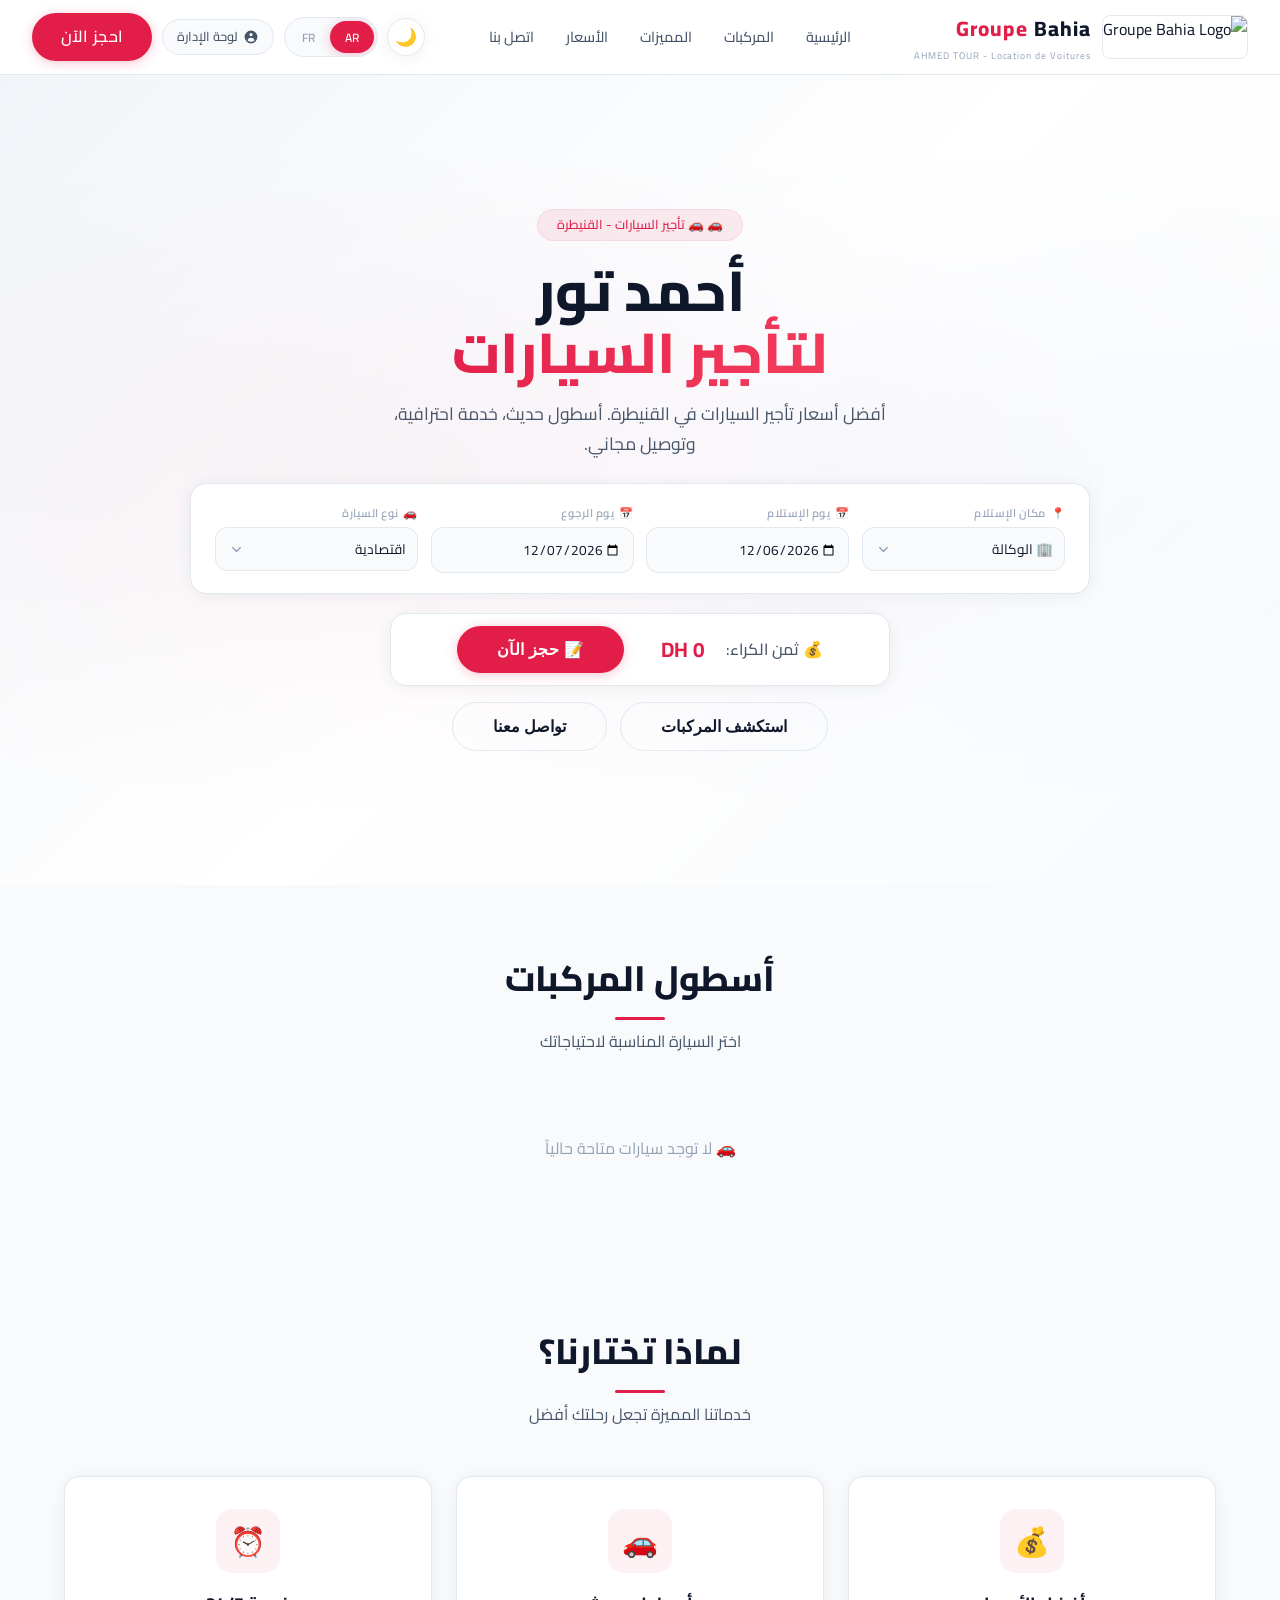
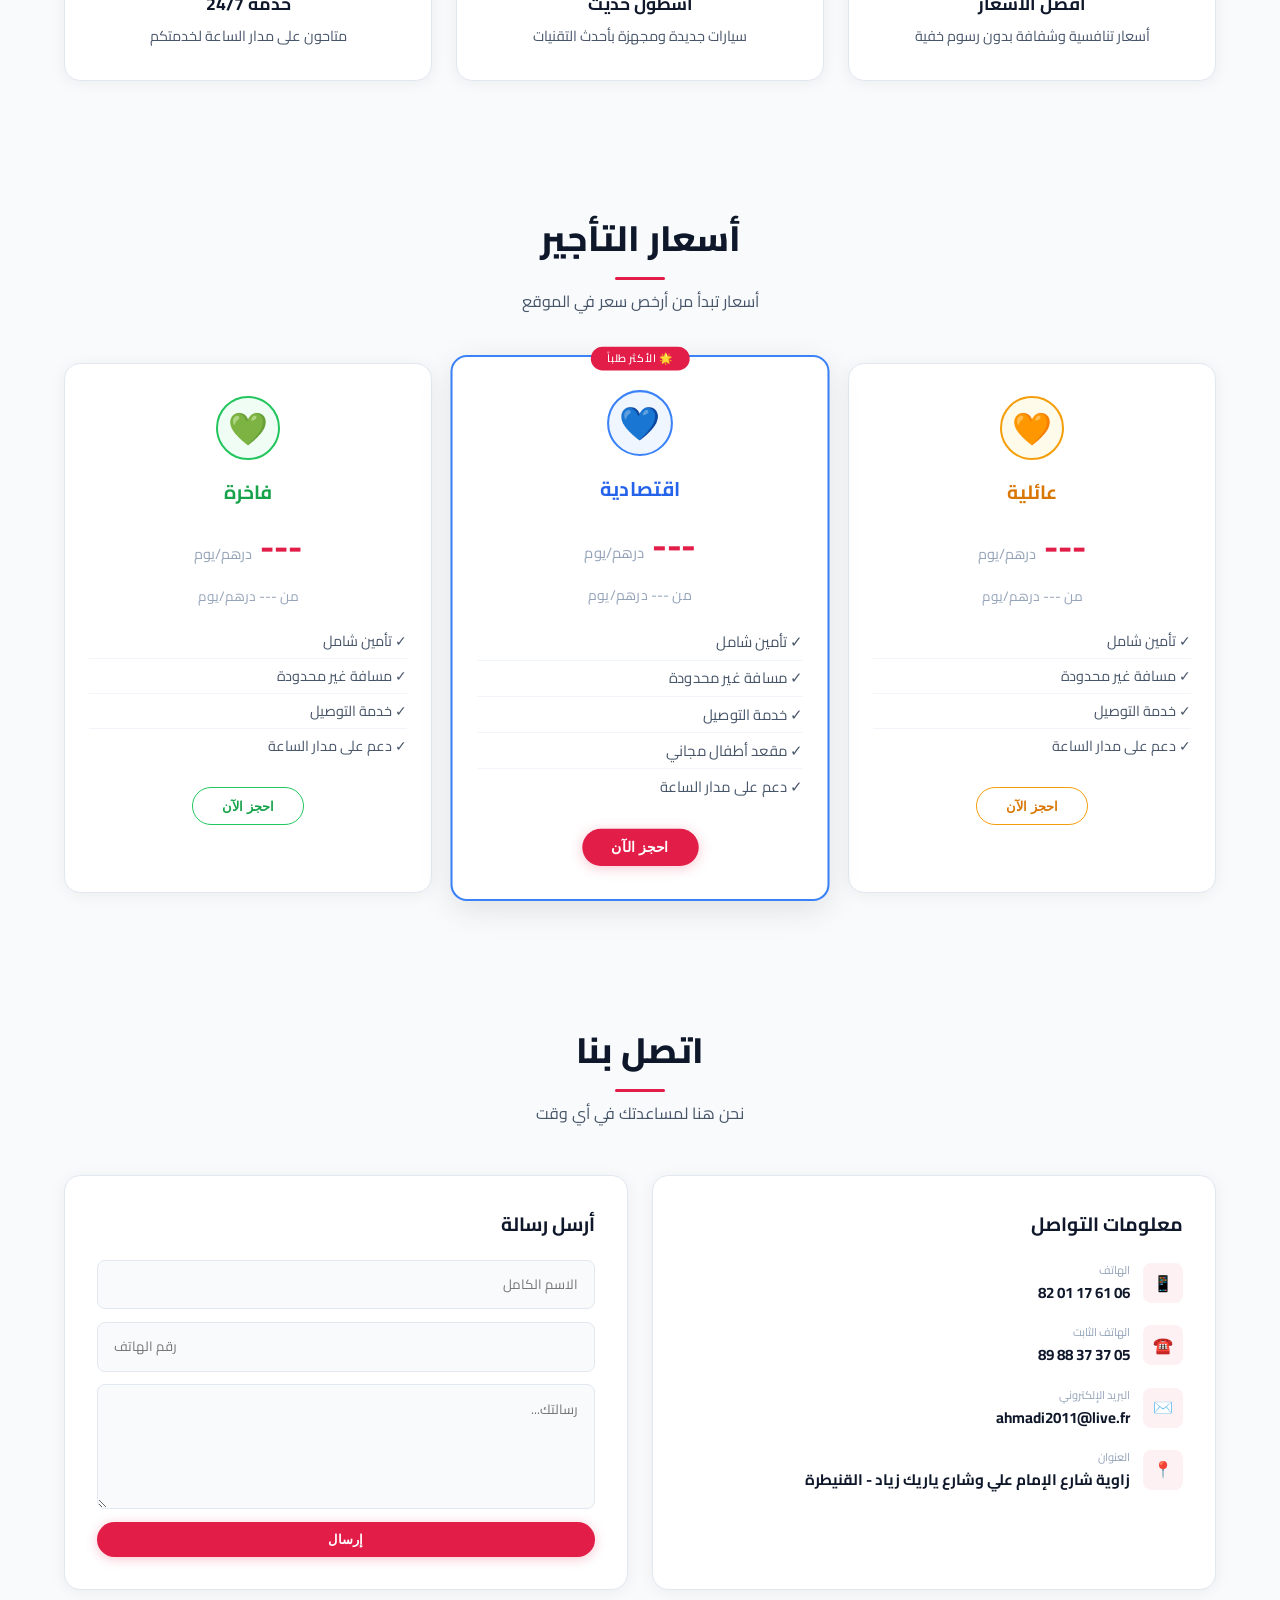
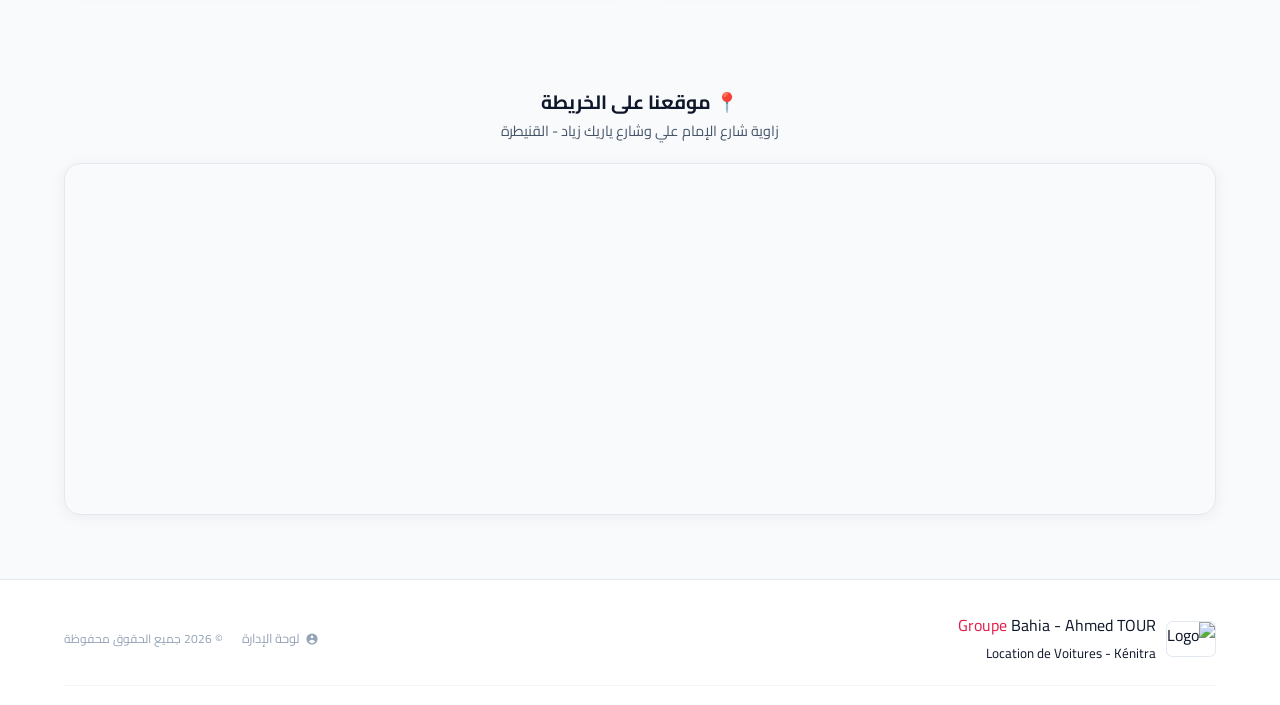
==== commit c9ed14b2: "Add files via upload" ====
--- a/index.html
+++ b/index.html
@@ -181,7 +181,7 @@
         </div>
     </section>
 
-    <!-- Map Section -->
+    <!-- ===== Map Section (تم تثبيت الخريطة هنا) ===== -->
     <section class="map-section">
         <div class="container">
             <div class="map-title">
@@ -189,11 +189,13 @@
                 <p data-i18n="map.subtitle">زاوية شارع الإمام علي وشارع ياريك زياد - القنيطرة</p>
             </div>
             <div class="map-container">
+                <!-- تم إضافة: &z=17 لتثبيت التقريب، و &disableDefaultUI=true لإخفاء أدوات التحكم، و style="pointer-events:none;" لمنع تحريك الخريطة -->
                 <iframe 
-                    src="https://www.google.com/maps/embed?pb=!1m17!1m12!1m3!1d6624.579174419341!2d-6.580206!3d34.250657!2m3!1f0!2f0!3f0!3m2!1i1024!2i768!4f13.1!3m2!1m1!2zMzTCsDE1JzAyLjQiTiA2wrAzNCc0OC43Ilc!5e0!3m2!1sar!2sma!4v1746823444897!5m2!1sar!2sma" 
+                    src="https://www.google.com/maps/embed?pb=!1m17!1m12!1m3!1d6624.579174419341!2d-6.580206!3d34.250657!2m3!1f0!2f0!3f0!3m2!1i1024!2i768!4f13.1!3m2!1m1!2zMzTCsDE1JzAyLjQiTiA2wrAzNCc0OC43Ilc!5e0!3m2!1sar!2sma!4v1746823444897!5m2!1sar!2sma&z=17&disableDefaultUI=true" 
                     allowfullscreen="" 
                     loading="lazy" 
                     referrerpolicy="no-referrer-when-downgrade"
+                    style="pointer-events: none; border: 0; width: 100%; height: 350px;"
                     title="موقع Groupe Bahia - Ahmed TOUR على الخريطة">
                 </iframe>
             </div>
--- a/style.css
+++ b/style.css
@@ -1,21 +1,18 @@
 /* ============================================================
-   ROOT & RESET
+   ROOT & RESET - ستايل أنيق وبسيط
    ============================================================ */
 :root {
-    --primary: #dc2626;
-    --primary-light: #fef2f2;
-    --primary-dark: #b91c1c;
+    --primary: #e11d48;
+    --primary-dark: #be123c;
+    --primary-light: #fecdd3;
     --secondary: #f59e0b;
-    --secondary-light: #fffbeb;
+    --secondary-light: #fef3c7;
     --accent: #3b82f6;
-    --accent-light: #eff6ff;
-    --success: #22c55e;
-    --success-light: #f0fdf4;
     
     --bg: #f8fafc;
     --bg-card: #ffffff;
     --bg-card-hover: #f1f5f9;
-    --bg-nav: rgba(255, 255, 255, 0.85);
+    --bg-nav: rgba(255, 255, 255, 0.92);
     
     --text-primary: #0f172a;
     --text-secondary: #475569;
@@ -24,141 +21,76 @@
     
     --border: #e2e8f0;
     --border-light: #f1f5f9;
-    --shadow: 0 4px 24px rgba(0, 0, 0, 0.06);
-    --shadow-hover: 0 12px 48px rgba(0, 0, 0, 0.10);
-    --shadow-glow: 0 0 40px rgba(220, 38, 38, 0.15);
+    --shadow: 0 2px 16px rgba(0, 0, 0, 0.06);
+    --shadow-hover: 0 8px 32px rgba(0, 0, 0, 0.10);
+    --shadow-glow: 0 0 40px rgba(225, 29, 72, 0.12);
     
     --radius: 1rem;
     --radius-sm: 0.75rem;
-    --transition: 0.4s cubic-bezier(0.25, 0.46, 0.45, 0.94);
+    --transition: 0.3s cubic-bezier(0.25, 0.46, 0.45, 0.94);
     
-    --hero-bg: linear-gradient(135deg, #fef2f2 0%, #f8fafc 50%, #eff6ff 100%);
-    --hero-overlay: radial-gradient(ellipse at 20% 50%, rgba(220, 38, 38, 0.05) 0%, transparent 60%),
-                    radial-gradient(ellipse at 80% 50%, rgba(59, 130, 246, 0.05) 0%, transparent 60%);
-}
-
-/* ============================================================
-   الثيم الداكن
+    --hero-bg: linear-gradient(135deg, #f1f5f9 0%, #ffffff 50%, #f8fafc 100%);
+}
+
+/* ============================================================
+   الثيم الداكن (Dark Mode)
    ============================================================ */
 [data-theme="dark"] {
     --bg: #0f172a;
     --bg-card: #1e293b;
     --bg-card-hover: #334155;
-    --bg-nav: rgba(15, 23, 42, 0.95);
+    --bg-nav: rgba(15, 23, 42, 0.92);
     
     --text-primary: #f1f5f9;
     --text-secondary: #cbd5e1;
     --text-muted: #94a3b8;
-    --text-light: #ffffff;
     
     --border: #334155;
     --border-light: #1e293b;
-    --shadow: 0 4px 24px rgba(0, 0, 0, 0.3);
-    --shadow-hover: 0 12px 48px rgba(0, 0, 0, 0.5);
+    --shadow: 0 2px 16px rgba(0, 0, 0, 0.3);
+    --shadow-hover: 0 8px 32px rgba(0, 0, 0, 0.5);
     
     --primary-light: #451a1a;
     --secondary-light: #3b2a0a;
-    --accent-light: #172554;
-    --success-light: #052e16;
     
     --hero-bg: linear-gradient(135deg, #0f172a 0%, #1e1b4b 50%, #0f172a 100%);
-    --hero-overlay: radial-gradient(ellipse at 20% 50%, rgba(220, 38, 38, 0.1) 0%, transparent 60%),
-                    radial-gradient(ellipse at 80% 50%, rgba(59, 130, 246, 0.1) 0%, transparent 60%);
-}
-
-/* ============================================================
-   إصلاحات الثيم الداكن
-   ============================================================ */
-[data-theme="dark"] .car-card {
-    background: var(--bg-card);
+}
+
+[data-theme="dark"] .btn-secondary {
+    background: var(--bg-card);
+    color: var(--text-primary);
     border-color: var(--border);
 }
-[data-theme="dark"] .car-card .car-header h3 {
-    color: var(--text-primary) !important;
-}
-[data-theme="dark"] .car-card .car-price {
-    color: var(--secondary) !important;
-}
-[data-theme="dark"] .car-card .car-price small {
-    color: var(--text-muted) !important;
-}
-[data-theme="dark"] .car-card .car-tag {
+[data-theme="dark"] .btn-outline {
+    color: var(--text-primary);
+    border-color: var(--border);
+}
+[data-theme="dark"] .btn-outline:hover {
+    border-color: var(--primary);
+    color: var(--primary);
     background: var(--primary-light);
-    color: var(--primary-light);
-    border-color: rgba(220, 38, 38, 0.2);
-}
-[data-theme="dark"] .car-card .period-tag {
-    background: var(--bg);
-    border-color: var(--border);
-    color: var(--text-secondary);
-}
-[data-theme="dark"] .car-card .period-tag .period-price {
-    color: var(--secondary) !important;
-}
-[data-theme="dark"] .car-card .car-info {
-    color: var(--text-secondary);
-}
-[data-theme="dark"] .pricing-card {
-    background: var(--bg-card);
-    border-color: var(--border);
-}
-[data-theme="dark"] .pricing-card h3 {
-    color: var(--text-primary) !important;
-}
-[data-theme="dark"] .pricing-card .price {
-    color: var(--secondary) !important;
-}
-[data-theme="dark"] .pricing-card .price span {
-    color: var(--text-muted) !important;
-}
-[data-theme="dark"] .pricing-card ul li {
-    color: var(--text-secondary);
-    border-color: var(--border-light);
-}
-[data-theme="dark"] .pricing-card p {
-    color: var(--text-muted) !important;
-}
-[data-theme="dark"] .feature-card {
-    background: var(--bg-card);
-    border-color: var(--border);
-}
-[data-theme="dark"] .feature-card h3 {
-    color: var(--text-primary);
-}
-[data-theme="dark"] .feature-card p {
-    color: var(--text-secondary);
-}
-[data-theme="dark"] .contact-info,
-[data-theme="dark"] .contact-form {
-    background: var(--bg-card);
-    border-color: var(--border);
-}
-[data-theme="dark"] .contact-info h3,
-[data-theme="dark"] .contact-form h3 {
-    color: var(--text-primary);
-}
-[data-theme="dark"] .info-item strong {
-    color: var(--text-primary);
-}
-[data-theme="dark"] .info-item small {
-    color: var(--text-muted);
 }
 [data-theme="dark"] .badge {
     background: var(--primary-light);
-    color: var(--primary-light);
-}
-[data-theme="dark"] .section-header h2 {
-    color: var(--text-primary);
-}
-[data-theme="dark"] .section-header p {
-    color: var(--text-secondary);
+    color: var(--primary);
+}
+[data-theme="dark"] .lang-switcher {
+    background: var(--bg-card);
+    border-color: var(--border);
+}
+[data-theme="dark"] .lang-btn {
+    color: var(--text-muted);
+}
+[data-theme="dark"] .lang-btn:hover {
+    color: var(--text-primary);
+}
+[data-theme="dark"] .lang-btn.active {
+    background: var(--primary);
+    color: #fff;
 }
 [data-theme="dark"] .booking-fields {
     background: var(--bg-card);
     border-color: var(--border);
-}
-[data-theme="dark"] .booking-fields label {
-    color: var(--text-secondary);
 }
 [data-theme="dark"] .booking-fields input,
 [data-theme="dark"] .booking-fields select {
@@ -170,122 +102,24 @@
     background: var(--bg-card);
     border-color: var(--border);
 }
-[data-theme="dark"] .booking-price-row .price-display span {
-    color: var(--text-secondary);
-}
-[data-theme="dark"] .booking-price-row .price-display strong {
-    color: var(--primary-light);
-}
-[data-theme="dark"] .period-tag {
+[data-theme="dark"] .contact-form input,
+[data-theme="dark"] .contact-form textarea {
     background: var(--bg);
     border-color: var(--border);
-    color: var(--text-secondary);
-}
-[data-theme="dark"] .period-tag .period-price {
-    color: var(--secondary) !important;
-}
-[data-theme="dark"] .car-type-badge {
-    background: rgba(15, 23, 42, 0.9);
-    color: var(--text-primary) !important;
-    border-color: var(--border) !important;
-}
-[data-theme="dark"] .btn-secondary {
-    background: var(--bg-card);
-    color: var(--text-primary);
+    color: var(--text-primary);
+}
+[data-theme="dark"] .modal input {
+    background: var(--bg);
     border-color: var(--border);
-}
-[data-theme="dark"] .btn-secondary:hover {
-    border-color: var(--primary);
-    color: var(--primary-light);
-    background: var(--primary-light);
-}
-[data-theme="dark"] .btn-outline {
-    color: var(--text-primary);
+    color: var(--text-primary);
+}
+[data-theme="dark"] .modal-content {
+    background: var(--bg-card);
     border-color: var(--border);
 }
-[data-theme="dark"] .btn-outline:hover {
-    border-color: var(--primary);
-    color: var(--primary-light);
-    background: var(--primary-light);
-}
 [data-theme="dark"] footer {
     background: var(--bg-card);
     border-color: var(--border);
-}
-[data-theme="dark"] footer .copyright {
-    color: var(--text-muted);
-}
-[data-theme="dark"] .admin-link {
-    color: var(--text-muted);
-}
-[data-theme="dark"] .admin-link:hover {
-    color: var(--primary-light);
-}
-[data-theme="dark"] .modal-content {
-    background: var(--bg-card);
-    border-color: var(--border);
-}
-[data-theme="dark"] .modal-header h3 {
-    color: var(--text-primary);
-}
-[data-theme="dark"] .modal input {
-    background: var(--bg);
-    border-color: var(--border);
-    color: var(--text-primary);
-}
-[data-theme="dark"] .modal input[readonly] {
-    background: var(--primary-light);
-    border-color: rgba(220, 38, 38, 0.2);
-    color: var(--primary-light);
-}
-[data-theme="dark"] .price-display {
-    color: var(--text-primary);
-}
-
-/* ============================================================
-   GOOGLE MAPS
-   ============================================================ */
-.map-section {
-    padding: 3rem 0 5rem;
-    background: var(--bg);
-    transition: background var(--transition);
-}
-
-.map-container {
-    border-radius: var(--radius);
-    overflow: hidden;
-    box-shadow: var(--shadow);
-    border: 1px solid var(--border);
-    transition: var(--transition);
-    position: relative;
-}
-
-.map-container:hover {
-    box-shadow: var(--shadow-hover);
-    border-color: var(--primary);
-}
-
-.map-container iframe {
-    display: block;
-    width: 100%;
-    height: 450px;
-    border: none;
-}
-
-.map-title {
-    text-align: center;
-    margin-bottom: 1.5rem;
-}
-
-.map-title h3 {
-    font-size: 1.5rem;
-    font-weight: 700;
-    color: var(--text-primary);
-}
-
-.map-title p {
-    color: var(--text-secondary);
-    font-size: 0.95rem;
 }
 
 /* ============================================================
@@ -325,7 +159,7 @@
    SCROLLBAR
    ============================================================ */
 ::-webkit-scrollbar {
-    width: 8px;
+    width: 6px;
 }
 ::-webkit-scrollbar-track {
     background: var(--bg);
@@ -342,50 +176,50 @@
    BUTTONS
    ============================================================ */
 .btn-primary {
-    background: linear-gradient(135deg, var(--primary), var(--primary-dark));
+    background: var(--primary);
     color: #fff;
-    padding: 0.75rem 2rem;
+    padding: 0.65rem 1.8rem;
     border-radius: 9999px;
-    font-weight: 700;
+    font-weight: 600;
     border: none;
     cursor: pointer;
     transition: var(--transition);
-    box-shadow: 0 4px 20px rgba(220, 38, 38, 0.3);
+    box-shadow: 0 2px 12px rgba(225, 29, 72, 0.25);
     display: inline-block;
     text-decoration: none;
+    letter-spacing: 0.3px;
 }
 .btn-primary:hover {
-    transform: translateY(-3px) scale(1.02);
-    box-shadow: 0 8px 35px rgba(220, 38, 38, 0.4);
+    background: var(--primary-dark);
+    transform: translateY(-2px);
+    box-shadow: 0 4px 20px rgba(225, 29, 72, 0.35);
 }
 
 .btn-secondary {
-    background: var(--bg-card);
-    color: var(--text-primary);
-    padding: 0.75rem 2rem;
+    background: transparent;
+    color: var(--text-primary);
+    padding: 0.65rem 1.8rem;
     border-radius: 9999px;
-    font-weight: 700;
-    border: 2px solid var(--border);
+    font-weight: 600;
+    border: 1.5px solid var(--border);
     cursor: pointer;
     transition: var(--transition);
     display: inline-block;
     text-decoration: none;
-    box-shadow: var(--shadow);
 }
 .btn-secondary:hover {
     border-color: var(--primary);
     color: var(--primary);
-    transform: translateY(-3px);
-    box-shadow: var(--shadow-hover);
+    transform: translateY(-2px);
 }
 
 .btn-outline {
     background: transparent;
     color: var(--text-primary);
-    padding: 0.75rem 2rem;
+    padding: 0.65rem 1.8rem;
     border-radius: 9999px;
-    font-weight: 700;
-    border: 2px solid var(--border);
+    font-weight: 600;
+    border: 1.5px solid var(--border);
     cursor: pointer;
     transition: var(--transition);
     display: inline-block;
@@ -394,13 +228,13 @@
 .btn-outline:hover {
     border-color: var(--primary);
     color: var(--primary);
-    transform: translateY(-3px);
-    background: var(--primary-light);
+    transform: translateY(-2px);
+    background: rgba(225, 29, 72, 0.04);
 }
 
 .btn-large {
-    padding: 1rem 2.5rem;
-    font-size: 1.1rem;
+    padding: 0.85rem 2.5rem;
+    font-size: 1rem;
 }
 
 /* ============================================================
@@ -410,44 +244,46 @@
     background: var(--bg-card);
     border: 1px solid var(--border);
     border-radius: 50%;
-    width: 40px;
-    height: 40px;
+    width: 38px;
+    height: 38px;
     display: flex;
     align-items: center;
     justify-content: center;
     cursor: pointer;
     transition: var(--transition);
-    font-size: 1.2rem;
+    font-size: 1.1rem;
     box-shadow: var(--shadow);
 }
 .theme-toggle:hover {
-    transform: rotate(30deg) scale(1.1);
+    transform: rotate(20deg);
     border-color: var(--primary);
     box-shadow: var(--shadow-hover);
 }
 
 /* ============================================================
-   LANGUAGE SWITCHER
+   LANGUAGE SWITCHER (مثل الصورة)
    ============================================================ */
 .lang-switcher {
     display: flex;
-    gap: 0.25rem;
-    background: var(--bg);
-    border-radius: 0.75rem;
-    padding: 0.2rem;
-    border: 1px solid var(--border);
+    gap: 0;
+    background: var(--bg);
+    border-radius: 9999px;
+    padding: 3px;
+    border: 1px solid var(--border);
+    overflow: hidden;
 }
 .lang-btn {
     background: none;
     border: none;
     color: var(--text-muted);
-    padding: 0.4rem 0.8rem;
-    border-radius: 0.5rem;
-    font-weight: 700;
-    font-size: 0.8rem;
+    padding: 0.3rem 0.9rem;
+    border-radius: 9999px;
+    font-weight: 600;
+    font-size: 0.75rem;
     cursor: pointer;
     transition: var(--transition);
     font-family: inherit;
+    letter-spacing: 0.3px;
 }
 .lang-btn:hover {
     color: var(--text-primary);
@@ -455,7 +291,7 @@
 .lang-btn.active {
     background: var(--primary);
     color: #fff;
-    box-shadow: 0 4px 20px rgba(220, 38, 38, 0.25);
+    box-shadow: 0 2px 12px rgba(225, 29, 72, 0.25);
 }
 
 /* ============================================================
@@ -465,33 +301,33 @@
     display: flex;
     align-items: center;
     justify-content: space-between;
-    padding: 0.85rem 2rem;
+    padding: 0.7rem 2rem;
     background: var(--bg-nav);
-    backdrop-filter: blur(20px);
+    backdrop-filter: blur(16px);
     border-bottom: 1px solid var(--border);
     position: sticky;
     top: 0;
     z-index: 1000;
     transition: var(--transition);
-    flex-wrap: wrap;
-    gap: 0.5rem;
+}
+.navbar.scrolled {
+    box-shadow: var(--shadow);
 }
 
 .nav-brand {
     display: flex;
     align-items: center;
-    gap: 0.75rem;
+    gap: 0.7rem;
 }
 .logo-img {
-    height: 3.2rem;
+    height: 2.8rem;
     width: auto;
-    border-radius: 0.75rem;
-    border: 2px solid var(--border);
-    box-shadow: var(--shadow);
+    border-radius: 0.5rem;
+    border: 1px solid var(--border);
 }
 .nav-brand h1 {
-    font-size: 1.4rem;
-    font-weight: 900;
+    font-size: 1.3rem;
+    font-weight: 800;
     letter-spacing: 0.05em;
     color: var(--text-primary);
 }
@@ -499,9 +335,9 @@
     color: var(--primary);
 }
 .subtitle {
-    font-size: 0.65rem;
+    font-size: 0.6rem;
     color: var(--text-muted);
-    letter-spacing: 0.15em;
+    letter-spacing: 0.1em;
 }
 
 .nav-links {
@@ -511,8 +347,8 @@
 .nav-links a {
     color: var(--text-secondary);
     text-decoration: none;
-    font-weight: 600;
-    font-size: 0.95rem;
+    font-weight: 500;
+    font-size: 0.9rem;
     transition: var(--transition);
     position: relative;
 }
@@ -522,9 +358,9 @@
     bottom: -4px;
     left: 0;
     width: 0;
-    height: 2.5px;
+    height: 2px;
     background: var(--primary);
-    border-radius: 4px;
+    border-radius: 2px;
     transition: var(--transition);
 }
 .nav-links a:hover {
@@ -537,26 +373,26 @@
 .nav-actions {
     display: flex;
     align-items: center;
-    gap: 0.75rem;
+    gap: 0.6rem;
     flex-wrap: wrap;
 }
 
 .btn-admin {
     display: flex;
     align-items: center;
-    gap: 0.4rem;
+    gap: 0.3rem;
     background: var(--bg);
     color: var(--text-secondary);
-    padding: 0.5rem 1rem;
-    border-radius: 0.75rem;
+    padding: 0.4rem 0.9rem;
+    border-radius: 9999px;
     text-decoration: none;
-    font-size: 0.85rem;
-    font-weight: 600;
+    font-size: 0.8rem;
+    font-weight: 500;
     border: 1px solid var(--border);
     transition: var(--transition);
 }
 .btn-admin:hover {
-    background: var(--primary-light);
+    background: rgba(225, 29, 72, 0.06);
     color: var(--primary);
     border-color: var(--primary);
 }
@@ -566,7 +402,7 @@
    ============================================================ */
 .hero {
     position: relative;
-    min-height: 100vh;
+    min-height: 90vh;
     display: flex;
     align-items: center;
     justify-content: center;
@@ -579,9 +415,9 @@
 .hero-overlay {
     position: absolute;
     inset: 0;
-    background: var(--hero-overlay);
+    background: radial-gradient(ellipse at 30% 50%, rgba(225, 29, 72, 0.04) 0%, transparent 60%),
+                radial-gradient(ellipse at 70% 50%, rgba(59, 130, 246, 0.03) 0%, transparent 60%);
     z-index: 0;
-    transition: background var(--transition);
 }
 
 .hero-content {
@@ -595,53 +431,53 @@
 
 .badge {
     display: inline-block;
-    padding: 0.4rem 1.5rem;
-    background: var(--primary-light);
-    border: 1px solid rgba(220, 38, 38, 0.15);
+    padding: 0.25rem 1.2rem;
+    background: rgba(225, 29, 72, 0.08);
     border-radius: 9999px;
     color: var(--primary);
-    font-size: 0.875rem;
-    font-weight: 600;
-    margin-bottom: 1.5rem;
+    font-size: 0.8rem;
+    font-weight: 500;
+    margin-bottom: 1.2rem;
+    border: 1px solid rgba(225, 29, 72, 0.08);
 }
 
 .hero h2 {
-    font-size: 4rem;
-    font-weight: 900;
+    font-size: 3.5rem;
+    font-weight: 800;
     line-height: 1.1;
-    margin-bottom: 1.5rem;
+    margin-bottom: 1rem;
     color: var(--text-primary);
 }
 .hero h2 .gradient-text {
-    background: linear-gradient(135deg, var(--primary), var(--secondary));
+    background: linear-gradient(135deg, var(--primary), #f43f5e);
     -webkit-background-clip: text;
     -webkit-text-fill-color: transparent;
     background-clip: text;
 }
 
 .hero p {
-    font-size: 1.25rem;
+    font-size: 1.1rem;
     color: var(--text-secondary);
     margin-bottom: 1.5rem;
-    max-width: 600px;
+    max-width: 550px;
     margin-left: auto;
     margin-right: auto;
 }
 
 /* ============================================================
-   BOOKING FIELDS
+   BOOKING FIELDS (ستايل جديد)
    ============================================================ */
 .booking-fields {
     display: grid;
     grid-template-columns: repeat(4, 1fr);
-    gap: 1rem;
-    background: var(--bg-card);
-    padding: 1.5rem 2rem;
+    gap: 0.8rem;
+    background: var(--bg-card);
+    padding: 1.2rem 1.5rem;
     border-radius: var(--radius);
     border: 1px solid var(--border);
     box-shadow: var(--shadow);
-    margin: 1.5rem auto 1rem;
-    max-width: 950px;
+    margin: 1.2rem auto;
+    max-width: 900px;
     transition: var(--transition);
 }
 
@@ -653,14 +489,16 @@
 .field-group {
     display: flex;
     flex-direction: column;
-    gap: 0.4rem;
+    gap: 0.3rem;
     text-align: right;
 }
 
 .field-group label {
-    font-size: 0.8rem;
-    font-weight: 700;
-    color: var(--text-secondary);
+    font-size: 0.7rem;
+    font-weight: 600;
+    color: var(--text-muted);
+    text-transform: uppercase;
+    letter-spacing: 0.5px;
     display: flex;
     align-items: center;
     gap: 0.3rem;
@@ -668,11 +506,11 @@
 
 .field-group input,
 .field-group select {
-    padding: 0.6rem 0.8rem;
+    padding: 0.5rem 0.7rem;
     border: 1px solid var(--border);
     border-radius: var(--radius-sm);
     font-family: inherit;
-    font-size: 0.9rem;
+    font-size: 0.85rem;
     background: var(--bg);
     color: var(--text-primary);
     transition: var(--transition);
@@ -685,16 +523,16 @@
 .field-group select:focus {
     border-color: var(--primary);
     outline: none;
-    box-shadow: 0 0 0 3px rgba(220, 38, 38, 0.08);
+    box-shadow: 0 0 0 3px rgba(225, 29, 72, 0.06);
 }
 
 .field-group select {
     appearance: none;
     background-image: url("data:image/svg+xml,%3Csvg xmlns='http://www.w3.org/2000/svg' fill='none' viewBox='0 0 20 20'%3E%3Cpath stroke='%2394a3b8' stroke-linecap='round' stroke-linejoin='round' stroke-width='1.5' d='M6 8l4 4 4-4'/%3E%3C/svg%3E");
     background-repeat: no-repeat;
-    background-position: left 0.75rem center;
-    background-size: 1.25rem;
-    padding-left: 2.5rem;
+    background-position: left 0.7rem center;
+    background-size: 1.2rem;
+    padding-left: 2.2rem;
 }
 
 /* ============================================================
@@ -704,14 +542,14 @@
     display: flex;
     align-items: center;
     justify-content: center;
-    gap: 2rem;
-    background: var(--bg-card);
-    padding: 1rem 2rem;
+    gap: 1.5rem;
+    background: var(--bg-card);
+    padding: 0.8rem 2rem;
     border-radius: var(--radius);
     border: 1px solid var(--border);
     box-shadow: var(--shadow);
     margin: 0 auto 1rem;
-    max-width: 600px;
+    max-width: 500px;
     transition: var(--transition);
     flex-wrap: wrap;
 }
@@ -724,20 +562,20 @@
 .price-display {
     display: flex;
     align-items: center;
-    gap: 0.75rem;
-    font-size: 1.1rem;
+    gap: 0.5rem;
+    font-size: 1rem;
 }
 
 .price-display span {
     color: var(--text-secondary);
-    font-weight: 600;
+    font-weight: 500;
 }
 
 .price-display strong {
     color: var(--primary);
-    font-size: 1.5rem;
-    font-weight: 900;
-    min-width: 80px;
+    font-size: 1.3rem;
+    font-weight: 700;
+    min-width: 70px;
 }
 
 /* ============================================================
@@ -745,17 +583,17 @@
    ============================================================ */
 .hero-buttons {
     display: flex;
-    gap: 1rem;
+    gap: 0.8rem;
     justify-content: center;
     flex-wrap: wrap;
-    margin-top: 1.5rem;
-}
-
-/* ============================================================
-   FEATURES
+    margin-top: 1rem;
+}
+
+/* ============================================================
+   FEATURES (ستايل جديد)
    ============================================================ */
 .features {
-    padding: 5rem 0;
+    padding: 4rem 0;
     position: relative;
 }
 
@@ -763,47 +601,44 @@
     background: var(--bg-card);
     border: 1px solid var(--border);
     border-radius: var(--radius);
-    padding: 2.5rem 2rem;
+    padding: 2rem 1.5rem;
     text-align: center;
     transition: var(--transition);
     box-shadow: var(--shadow);
-    position: relative;
-    overflow: hidden;
 }
 .feature-card:hover {
-    transform: translateY(-10px);
+    transform: translateY(-6px);
     border-color: var(--primary);
     box-shadow: var(--shadow-hover);
 }
 
 .feature-icon {
-    width: 4.5rem;
-    height: 4.5rem;
-    background: linear-gradient(135deg, var(--primary-light), var(--secondary-light));
+    width: 4rem;
+    height: 4rem;
+    background: rgba(225, 29, 72, 0.06);
     border-radius: 1rem;
     display: flex;
     align-items: center;
     justify-content: center;
-    margin: 0 auto 1.25rem;
-    font-size: 2rem;
-    border: 1px solid var(--border);
+    margin: 0 auto 1rem;
+    font-size: 1.8rem;
     transition: var(--transition);
 }
 .feature-card:hover .feature-icon {
-    background: linear-gradient(135deg, var(--primary), var(--secondary));
-    transform: rotate(10deg) scale(1.1);
-    box-shadow: var(--shadow-glow);
+    background: var(--primary);
+    transform: scale(1.05);
     color: #fff;
 }
 
 .feature-card h3 {
-    font-size: 1.25rem;
+    font-size: 1.1rem;
     font-weight: 700;
-    margin-bottom: 0.5rem;
+    margin-bottom: 0.3rem;
     color: var(--text-primary);
 }
 .feature-card p {
     color: var(--text-secondary);
+    font-size: 0.9rem;
 }
 
 /* ============================================================
@@ -811,38 +646,34 @@
    ============================================================ */
 .section-header {
     text-align: center;
-    margin-bottom: 4rem;
+    margin-bottom: 3rem;
 }
 .section-header h2 {
-    font-size: 2.75rem;
-    font-weight: 900;
-    margin-bottom: 0.5rem;
-    color: var(--text-primary);
-    position: relative;
-    display: inline-block;
+    font-size: 2.2rem;
+    font-weight: 800;
+    margin-bottom: 0.3rem;
+    color: var(--text-primary);
 }
 .section-header h2::after {
     content: '';
-    position: absolute;
-    bottom: -8px;
-    left: 50%;
-    transform: translateX(-50%);
-    width: 60px;
-    height: 4px;
-    background: linear-gradient(90deg, var(--primary), var(--secondary));
+    display: block;
+    width: 50px;
+    height: 3px;
+    background: var(--primary);
     border-radius: 4px;
+    margin: 0.5rem auto 0;
 }
 .section-header p {
     color: var(--text-secondary);
-    font-size: 1.1rem;
-    margin-top: 0.75rem;
-}
-
-/* ============================================================
-   VEHICLES
+    font-size: 1rem;
+    margin-top: 0.5rem;
+}
+
+/* ============================================================
+   VEHICLES (ستايل جديد)
    ============================================================ */
 .vehicles {
-    padding: 5rem 0;
+    padding: 4rem 0;
     background: var(--bg);
     transition: background var(--transition);
 }
@@ -850,22 +681,19 @@
 .car-card {
     background: var(--bg-card);
     border: 1px solid var(--border);
-    border-top-width: 4px !important;
-    border-top-style: solid !important;
     border-radius: var(--radius);
     overflow: hidden;
     transition: var(--transition);
     box-shadow: var(--shadow);
-    position: relative;
 }
 .car-card:hover {
-    transform: translateY(-12px);
+    transform: translateY(-8px);
     border-color: var(--primary);
     box-shadow: var(--shadow-hover);
 }
 
 .car-card .car-image {
-    height: 14rem;
+    height: 12rem;
     overflow: hidden;
     background: var(--bg);
     position: relative;
@@ -877,176 +705,165 @@
     transition: var(--transition);
 }
 .car-card:hover .car-image img {
-    transform: scale(1.08);
+    transform: scale(1.05);
 }
 
 .car-card .car-badge {
     position: absolute;
-    top: 1rem;
-    right: 1rem;
-    padding: 0.3rem 1rem;
+    top: 0.8rem;
+    right: 0.8rem;
+    padding: 0.2rem 0.8rem;
     border-radius: 9999px;
-    font-size: 0.7rem;
-    font-weight: 700;
+    font-size: 0.65rem;
+    font-weight: 600;
     color: #fff;
-    backdrop-filter: blur(10px);
-    border: 1px solid rgba(255, 255, 255, 0.2);
 }
 .car-badge.available {
-    background: rgba(34, 197, 94, 0.9);
+    background: #22c55e;
 }
 .car-badge.reserved {
-    background: rgba(239, 68, 68, 0.9);
+    background: #ef4444;
 }
 
 .car-type-badge {
     position: absolute;
-    bottom: 1rem;
-    right: 1rem;
-    padding: 0.25rem 0.75rem;
+    bottom: 0.8rem;
+    right: 0.8rem;
+    padding: 0.2rem 0.7rem;
     border-radius: 9999px;
-    font-size: 0.7rem;
+    font-size: 0.6rem;
+    font-weight: 600;
+    background: rgba(255,255,255,0.9);
+    color: var(--text-primary);
+    backdrop-filter: blur(4px);
+    border: 1px solid var(--border);
+}
+
+.car-info {
+    padding: 1.2rem;
+}
+.car-header {
+    display: flex;
+    justify-content: space-between;
+    align-items: center;
+    margin-bottom: 0.3rem;
+}
+.car-header h3 {
+    font-size: 1.1rem;
     font-weight: 700;
-    backdrop-filter: blur(4px);
-    background: rgba(255,255,255,0.9);
-    z-index: 2;
-}
-
-.car-info {
-    padding: 1.5rem;
-}
-.car-header {
-    display: flex;
-    justify-content: space-between;
-    align-items: center;
-    margin-bottom: 0.5rem;
-}
-.car-header h3 {
+    color: var(--text-primary);
+}
+.car-tag {
+    font-size: 0.6rem;
+    padding: 0.15rem 0.6rem;
+    border-radius: 9999px;
+    font-weight: 600;
+    background: rgba(225, 29, 72, 0.08);
+    color: var(--primary);
+}
+.car-price {
     font-size: 1.2rem;
     font-weight: 700;
-    color: var(--text-primary);
-}
-.car-tag {
-    font-size: 0.7rem;
-    padding: 0.2rem 0.75rem;
-    border-radius: 9999px;
-    font-weight: 600;
-}
-.car-price {
-    font-size: 1.5rem;
-    font-weight: 900;
-    color: var(--secondary);
-    margin: 0.75rem 0 1rem;
+    color: var(--primary);
+    margin: 0.5rem 0 0.8rem;
 }
 .car-price small {
-    font-size: 0.8rem;
+    font-size: 0.75rem;
     color: var(--text-muted);
     font-weight: 400;
 }
 .car-periods {
     display: flex;
     flex-wrap: wrap;
-    gap: 0.5rem;
-    margin: 0.5rem 0 1rem;
+    gap: 0.4rem;
+    margin: 0.3rem 0 0.8rem;
 }
 .period-tag {
-    border-radius: 0.5rem;
-    padding: 0.25rem 0.6rem;
-    font-size: 0.7rem;
+    border-radius: 0.4rem;
+    padding: 0.15rem 0.5rem;
+    font-size: 0.65rem;
     color: var(--text-secondary);
+    background: var(--bg);
+    border: 1px solid var(--border);
 }
 .period-tag .period-price {
-    font-weight: 700;
+    font-weight: 600;
+    color: var(--primary);
 }
 
 /* ============================================================
    PRICING
    ============================================================ */
 .pricing {
-    padding: 5rem 0;
-    background: var(--bg);
-    position: relative;
+    padding: 4rem 0;
+    background: var(--bg);
     transition: background var(--transition);
 }
 
-.pricing-grid-custom .pricing-card {
-    padding-top: 2.5rem;
-}
-
 .pricing-card {
     background: var(--bg-card);
     border: 1px solid var(--border);
     border-radius: var(--radius);
-    padding: 2.5rem 2rem;
+    padding: 2rem 1.5rem;
     text-align: center;
     transition: var(--transition);
     box-shadow: var(--shadow);
-    position: relative;
 }
 .pricing-card:hover {
-    transform: translateY(-8px);
+    transform: translateY(-6px);
     border-color: var(--primary);
     box-shadow: var(--shadow-hover);
 }
 
 .pricing-card.featured {
+    border: 2px solid var(--primary);
+    transform: scale(1.03);
+    box-shadow: var(--shadow-hover);
+}
+.pricing-card.featured:hover {
     transform: scale(1.05);
-    z-index: 2;
-    box-shadow: 0 0 60px rgba(59, 130, 246, 0.15);
-}
-
-.pricing-card.featured:hover {
-    transform: scale(1.07);
-}
-
-.pricing-icon {
-    transition: var(--transition);
-}
-.pricing-card:hover .pricing-icon {
-    transform: scale(1.1) rotate(5deg);
 }
 
 .badge-popular {
     position: absolute;
-    top: -0.75rem;
+    top: -0.6rem;
     left: 50%;
     transform: translateX(-50%);
-    background: linear-gradient(135deg, var(--secondary), #d97706);
+    background: var(--primary);
     color: #fff;
-    padding: 0.3rem 1.5rem;
+    padding: 0.15rem 1rem;
     border-radius: 9999px;
-    font-size: 0.75rem;
-    font-weight: 800;
-    text-transform: uppercase;
-    letter-spacing: 0.05em;
-    box-shadow: 0 4px 20px rgba(245, 158, 11, 0.3);
+    font-size: 0.65rem;
+    font-weight: 600;
+    letter-spacing: 0.5px;
 }
 
 .pricing-card h3 {
-    font-size: 1.5rem;
+    font-size: 1.2rem;
     font-weight: 700;
     margin-top: 0.5rem;
 }
 .price {
-    font-size: 2.75rem;
-    font-weight: 900;
-    color: var(--secondary);
+    font-size: 2.2rem;
+    font-weight: 700;
+    color: var(--primary);
     margin: 0.5rem 0;
 }
 .price span {
-    font-size: 1rem;
+    font-size: 0.9rem;
     color: var(--text-muted);
     font-weight: 400;
 }
 .pricing-card ul {
     list-style: none;
     color: var(--text-secondary);
-    margin: 1.5rem 0 2rem;
+    margin: 1rem 0 1.5rem;
     text-align: right;
 }
 .pricing-card ul li {
-    padding: 0.5rem 0;
+    padding: 0.3rem 0;
     border-bottom: 1px solid var(--border-light);
+    font-size: 0.9rem;
 }
 .pricing-card ul li:last-child {
     border-bottom: none;
@@ -1056,7 +873,7 @@
    CONTACT
    ============================================================ */
 .contact {
-    padding: 5rem 0;
+    padding: 4rem 0;
     background: var(--bg);
     transition: background var(--transition);
 }
@@ -1066,7 +883,7 @@
     background: var(--bg-card);
     border: 1px solid var(--border);
     border-radius: var(--radius);
-    padding: 2.5rem;
+    padding: 2rem;
     transition: var(--transition);
     box-shadow: var(--shadow);
 }
@@ -1078,52 +895,51 @@
 
 .contact-info h3,
 .contact-form h3 {
-    font-size: 1.5rem;
+    font-size: 1.2rem;
     font-weight: 700;
-    margin-bottom: 1.5rem;
+    margin-bottom: 1.2rem;
     color: var(--text-primary);
 }
 
 .info-item {
     display: flex;
     align-items: center;
-    gap: 1rem;
-    margin-bottom: 1.5rem;
+    gap: 0.8rem;
+    margin-bottom: 1rem;
 }
 .info-item .icon {
-    width: 3rem;
-    height: 3rem;
-    background: var(--primary-light);
-    border-radius: 0.75rem;
+    width: 2.5rem;
+    height: 2.5rem;
+    background: rgba(225, 29, 72, 0.06);
+    border-radius: 0.5rem;
     display: flex;
     align-items: center;
     justify-content: center;
-    font-size: 1.25rem;
+    font-size: 1rem;
     flex-shrink: 0;
-    border: 1px solid rgba(220, 38, 38, 0.1);
 }
 .info-item small {
     display: block;
     color: var(--text-muted);
-    font-size: 0.75rem;
+    font-size: 0.7rem;
 }
 .info-item strong {
-    font-size: 1rem;
+    font-size: 0.95rem;
     color: var(--text-primary);
 }
 
 .contact-form form {
     display: flex;
     flex-direction: column;
-    gap: 1rem;
+    gap: 0.8rem;
 }
 .contact-form input,
 .contact-form textarea {
     width: 100%;
     background: var(--bg);
     border: 1px solid var(--border);
-    border-radius: 0.75rem;
-    padding: 0.85rem 1.25rem;
+    border-radius: 0.5rem;
+    padding: 0.7rem 1rem;
     color: var(--text-primary);
     font-family: inherit;
     transition: var(--transition);
@@ -1132,11 +948,52 @@
 .contact-form textarea:focus {
     border-color: var(--primary);
     outline: none;
-    box-shadow: 0 0 0 3px rgba(220, 38, 38, 0.08);
+    box-shadow: 0 0 0 3px rgba(225, 29, 72, 0.06);
 }
 .contact-form textarea {
     resize: vertical;
-    min-height: 120px;
+    min-height: 100px;
+}
+
+/* ============================================================
+   GOOGLE MAPS
+   ============================================================ */
+.map-section {
+    padding: 2rem 0 4rem;
+    background: var(--bg);
+    transition: background var(--transition);
+}
+
+.map-container {
+    border-radius: var(--radius);
+    overflow: hidden;
+    box-shadow: var(--shadow);
+    border: 1px solid var(--border);
+    transition: var(--transition);
+}
+.map-container:hover {
+    box-shadow: var(--shadow-hover);
+    border-color: var(--primary);
+}
+.map-container iframe {
+    display: block;
+    width: 100%;
+    height: 350px;
+    border: none;
+}
+
+.map-title {
+    text-align: center;
+    margin-bottom: 1.2rem;
+}
+.map-title h3 {
+    font-size: 1.2rem;
+    font-weight: 700;
+    color: var(--text-primary);
+}
+.map-title p {
+    color: var(--text-secondary);
+    font-size: 0.9rem;
 }
 
 /* ============================================================
@@ -1145,7 +1002,7 @@
 footer {
     background: var(--bg-card);
     border-top: 1px solid var(--border);
-    padding: 2.5rem 0 1.5rem;
+    padding: 2rem 0 1.2rem;
     transition: background var(--transition), border var(--transition);
 }
 
@@ -1154,26 +1011,26 @@
     justify-content: space-between;
     align-items: center;
     flex-wrap: wrap;
-    gap: 1.5rem;
-    padding-bottom: 1.5rem;
+    gap: 1rem;
+    padding-bottom: 1.2rem;
     border-bottom: 1px solid var(--border-light);
 }
 
 .footer-brand {
     display: flex;
     align-items: center;
-    gap: 0.75rem;
+    gap: 0.6rem;
 }
 .footer-logo {
-    height: 2.5rem;
+    height: 2.2rem;
     width: auto;
-    border-radius: 0.5rem;
+    border-radius: 0.4rem;
     border: 1px solid var(--border);
 }
 .footer-links {
     display: flex;
     align-items: center;
-    gap: 1.5rem;
+    gap: 1.2rem;
 }
 .admin-link {
     display: flex;
@@ -1181,7 +1038,7 @@
     gap: 0.3rem;
     color: var(--text-muted);
     text-decoration: none;
-    font-size: 0.875rem;
+    font-size: 0.8rem;
     transition: var(--transition);
 }
 .admin-link:hover {
@@ -1189,7 +1046,7 @@
 }
 .copyright {
     color: var(--text-muted);
-    font-size: 0.875rem;
+    font-size: 0.75rem;
 }
 
 /* ============================================================
@@ -1198,8 +1055,8 @@
 .modal {
     position: fixed;
     inset: 0;
-    background: rgba(15, 23, 42, 0.6);
-    backdrop-filter: blur(12px);
+    background: rgba(15, 23, 42, 0.5);
+    backdrop-filter: blur(8px);
     z-index: 2000;
     display: none;
     align-items: center;
@@ -1214,10 +1071,10 @@
     background: var(--bg-card);
     border: 1px solid var(--border);
     border-radius: var(--radius);
-    padding: 2.5rem;
-    max-width: 480px;
+    padding: 2rem;
+    max-width: 450px;
     width: 100%;
-    transform: scale(0.9) translateY(20px);
+    transform: scale(0.95) translateY(10px);
     opacity: 0;
     transition: var(--transition);
     box-shadow: var(--shadow-hover);
@@ -1231,10 +1088,10 @@
     display: flex;
     justify-content: space-between;
     align-items: center;
-    margin-bottom: 1.5rem;
+    margin-bottom: 1.2rem;
 }
 .modal-header h3 {
-    font-size: 1.5rem;
+    font-size: 1.2rem;
     font-weight: 700;
     color: var(--text-primary);
 }
@@ -1242,7 +1099,7 @@
     background: none;
     border: none;
     color: var(--text-muted);
-    font-size: 1.75rem;
+    font-size: 1.5rem;
     cursor: pointer;
     transition: var(--transition);
 }
@@ -1254,14 +1111,14 @@
 .modal form {
     display: flex;
     flex-direction: column;
-    gap: 1rem;
+    gap: 0.8rem;
 }
 .modal input {
     width: 100%;
     background: var(--bg);
     border: 1px solid var(--border);
-    border-radius: 0.75rem;
-    padding: 0.85rem 1.25rem;
+    border-radius: 0.5rem;
+    padding: 0.7rem 1rem;
     color: var(--text-primary);
     font-family: inherit;
     transition: var(--transition);
@@ -1271,10 +1128,10 @@
     outline: none;
 }
 .modal input[readonly] {
-    background: var(--primary-light);
-    border-color: rgba(220, 38, 38, 0.2);
+    background: rgba(225, 29, 72, 0.04);
+    border-color: rgba(225, 29, 72, 0.15);
     text-align: center;
-    font-weight: 700;
+    font-weight: 600;
     color: var(--primary);
 }
 
@@ -1285,12 +1142,12 @@
     position: fixed;
     bottom: 2rem;
     left: 50%;
-    transform: translateX(-50%) translateY(6rem);
-    background: linear-gradient(135deg, var(--primary), var(--primary-dark));
+    transform: translateX(-50%) translateY(5rem);
+    background: var(--text-primary);
     color: #fff;
-    padding: 0.85rem 2rem;
+    padding: 0.6rem 1.5rem;
     border-radius: 9999px;
-    font-weight: 700;
+    font-weight: 600;
     box-shadow: var(--shadow-hover);
     opacity: 0;
     transition: var(--transition);
@@ -1306,13 +1163,13 @@
    ============================================================ */
 .grid-3 {
     display: grid;
-    grid-template-columns: repeat(auto-fit, minmax(300px, 1fr));
-    gap: 2rem;
+    grid-template-columns: repeat(auto-fit, minmax(280px, 1fr));
+    gap: 1.5rem;
 }
 .grid-2 {
     display: grid;
-    grid-template-columns: repeat(auto-fit, minmax(300px, 1fr));
-    gap: 2rem;
+    grid-template-columns: repeat(auto-fit, minmax(280px, 1fr));
+    gap: 1.5rem;
 }
 
 /* ============================================================
@@ -1320,21 +1177,14 @@
    ============================================================ */
 @media (max-width: 992px) {
     .hero h2 {
-        font-size: 3rem;
+        font-size: 2.8rem;
     }
     .booking-fields {
         grid-template-columns: repeat(2, 1fr);
-        padding: 1.2rem;
-    }
-    .booking-price-row {
-        padding: 0.8rem 1.5rem;
-        gap: 1rem;
-    }
-    .pricing-card.featured {
-        transform: scale(1.05);
+        padding: 1rem;
     }
     .map-container iframe {
-        height: 350px;
+        height: 280px;
     }
 }
 
@@ -1342,8 +1192,8 @@
     .navbar {
         flex-direction: column;
         align-items: stretch;
-        gap: 0.75rem;
-        padding: 0.75rem 1rem;
+        gap: 0.6rem;
+        padding: 0.6rem 1rem;
     }
     .nav-brand {
         justify-content: center;
@@ -1356,19 +1206,13 @@
         flex-wrap: wrap;
     }
     .hero h2 {
-        font-size: 2.25rem;
+        font-size: 2rem;
     }
     .hero p {
-        font-size: 1rem;
+        font-size: 0.95rem;
     }
     .section-header h2 {
-        font-size: 2rem;
-    }
-    .pricing-card.featured {
-        transform: scale(1);
-    }
-    .pricing-card.featured:hover {
-        transform: scale(1.02);
+        font-size: 1.8rem;
     }
     .grid-3,
     .grid-2 {
@@ -1383,41 +1227,38 @@
         justify-content: center;
     }
     .map-container iframe {
-        height: 300px;
+        height: 220px;
     }
 }
 
 @media (max-width: 576px) {
     .booking-fields {
         grid-template-columns: 1fr;
-        padding: 1rem;
-        gap: 0.75rem;
+        padding: 0.8rem;
+        gap: 0.6rem;
     }
     .booking-price-row {
         flex-direction: column;
-        padding: 1rem;
-        gap: 0.75rem;
+        padding: 0.8rem;
+        gap: 0.6rem;
         max-width: 100%;
     }
     .price-display {
-        font-size: 1rem;
+        font-size: 0.9rem;
     }
     .price-display strong {
-        font-size: 1.2rem;
+        font-size: 1.1rem;
     }
     .field-group input,
     .field-group select {
-        padding: 0.5rem 0.7rem;
-        font-size: 0.85rem;
-    }
-    .map-container iframe {
-        height: 250px;
+        padding: 0.4rem 0.6rem;
+        font-size: 0.8rem;
     }
 }
 
 @media (max-width: 480px) {
     .hero h2 {
-        font-size: 1.75rem;
+        font-size: 1.6rem;
     }
     .hero-buttons .btn-primary,
     .hero-buttons .btn-secondary {
@@ -1425,6 +1266,6 @@
         text-align: center;
     }
     .modal-content {
-        padding: 1.5rem;
+        padding: 1.2rem;
     }
 }
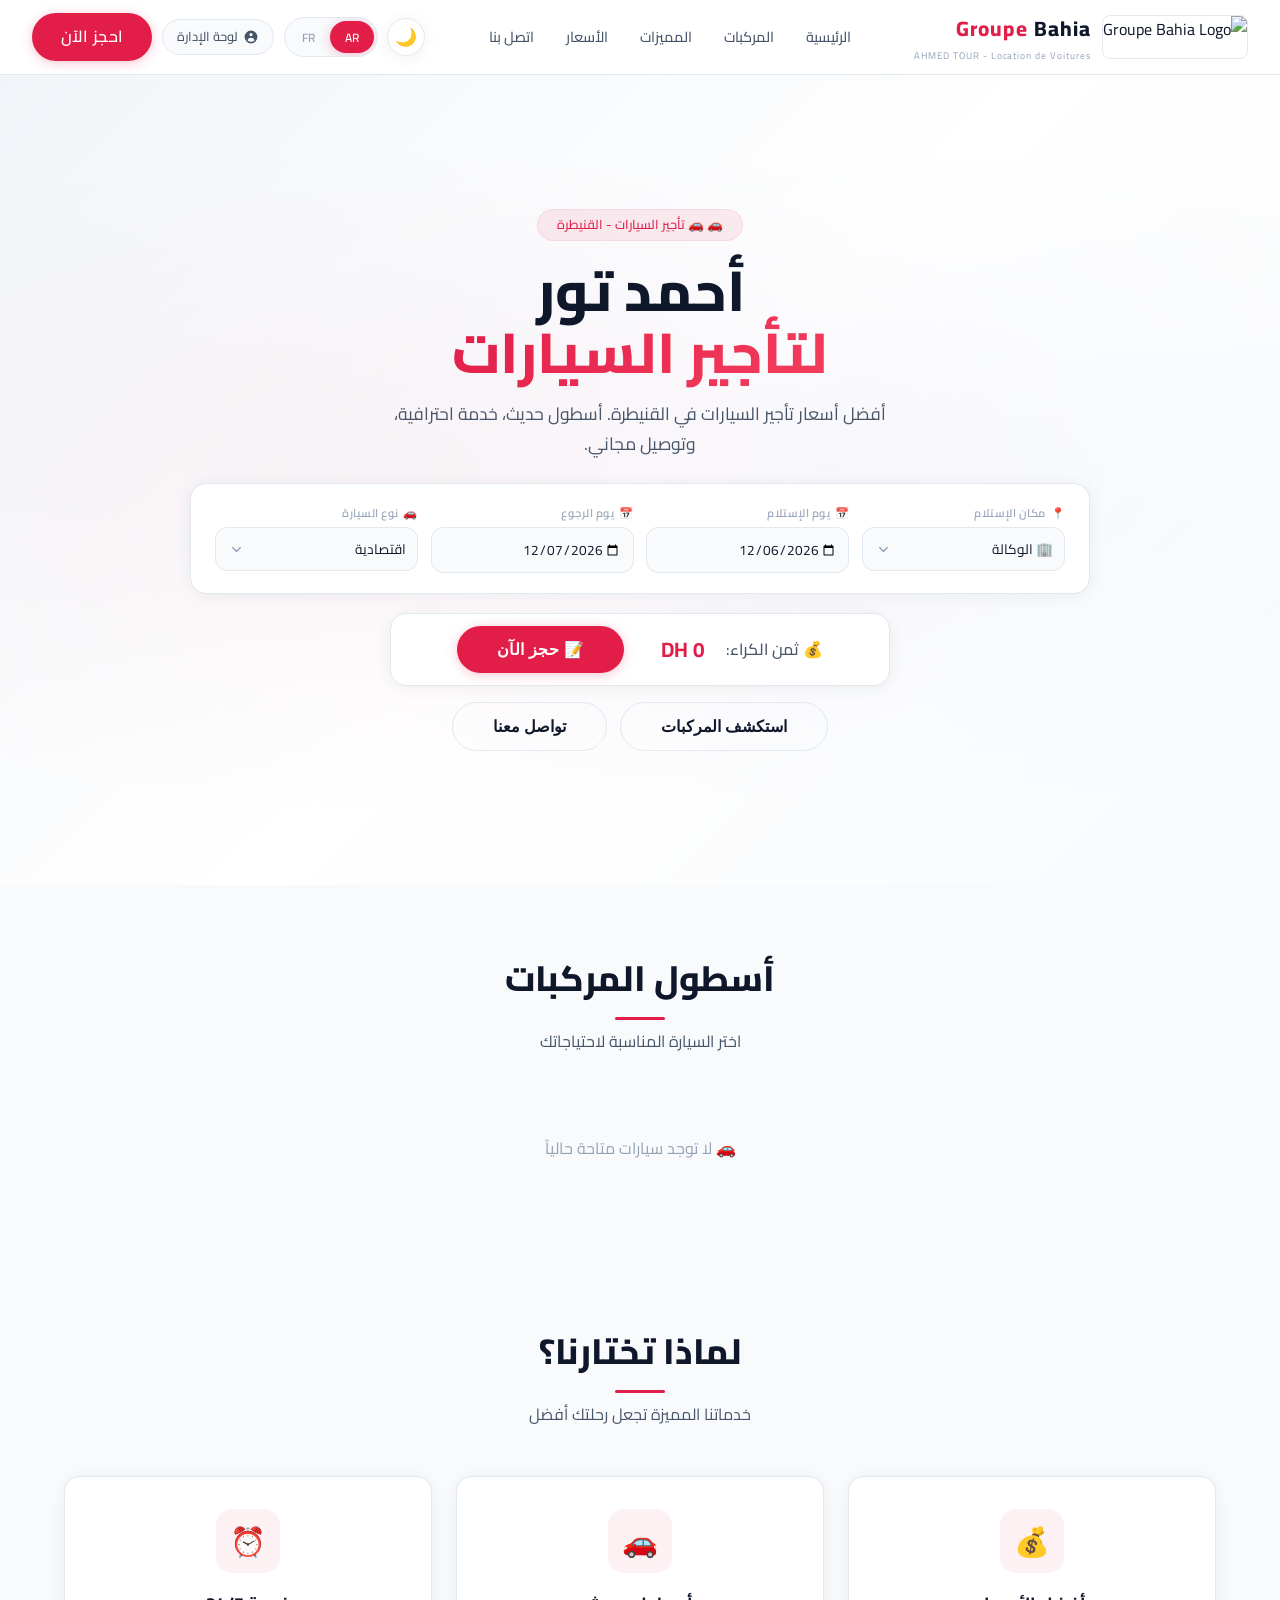
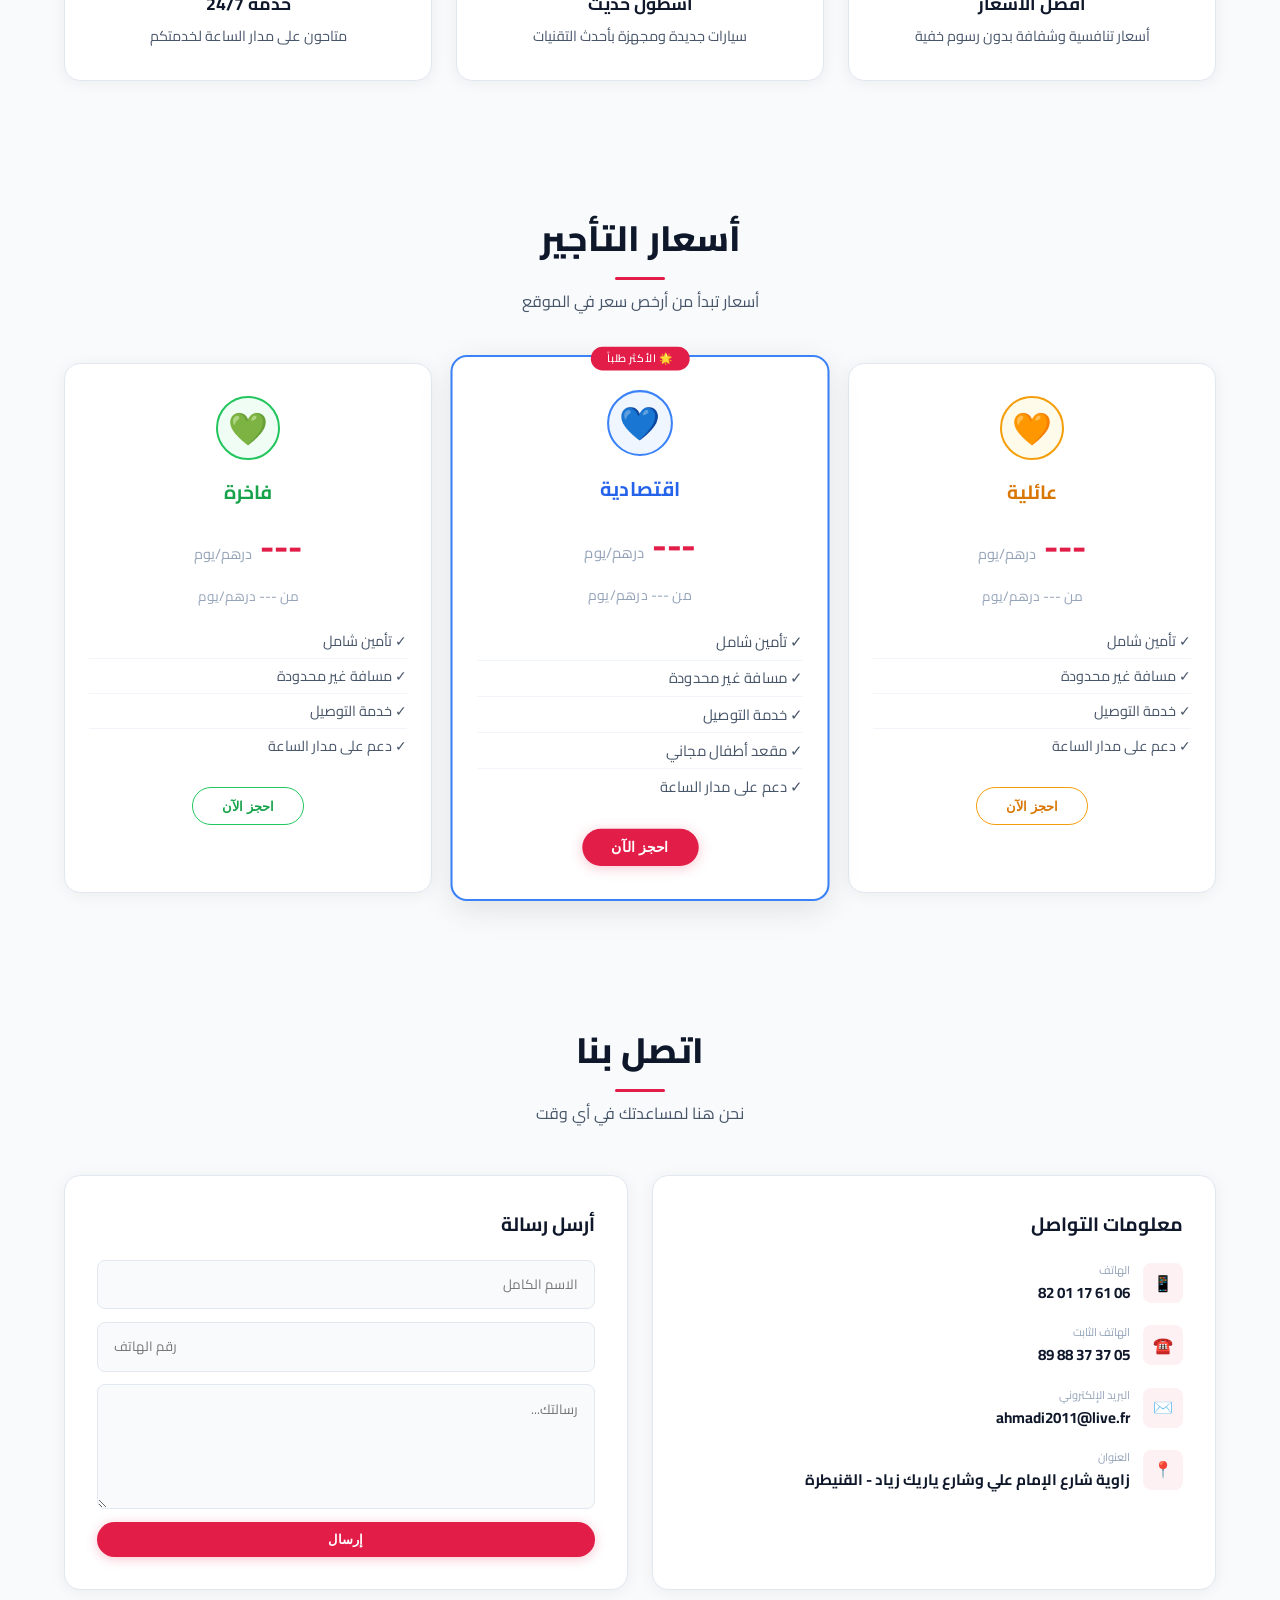
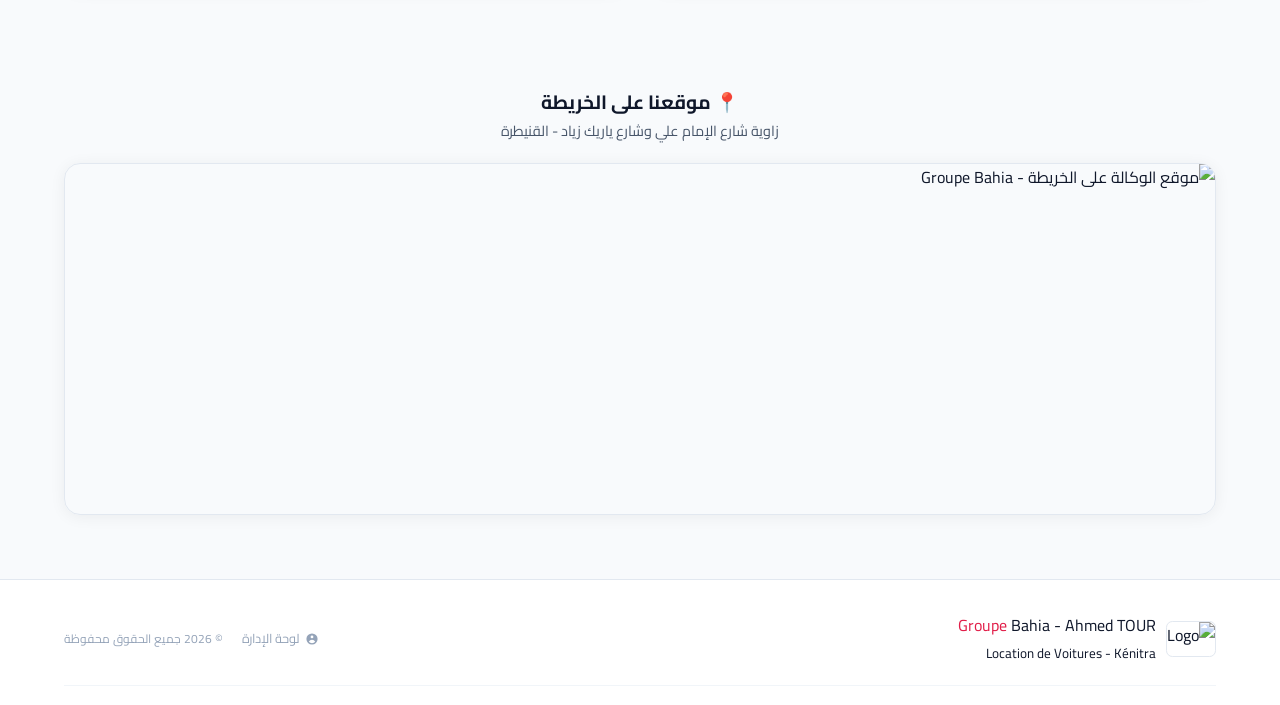
==== commit 11d041f2: "Add files via upload" ====
--- a/index.html
+++ b/index.html
@@ -181,7 +181,7 @@
         </div>
     </section>
 
-    <!-- ===== Map Section (تم تثبيت الخريطة هنا) ===== -->
+    <!-- ===== Map Section (تم تثبيت الخريطة كصورة ثابتة) ===== -->
     <section class="map-section">
         <div class="container">
             <div class="map-title">
@@ -189,15 +189,10 @@
                 <p data-i18n="map.subtitle">زاوية شارع الإمام علي وشارع ياريك زياد - القنيطرة</p>
             </div>
             <div class="map-container">
-                <!-- تم إضافة: &z=17 لتثبيت التقريب، و &disableDefaultUI=true لإخفاء أدوات التحكم، و style="pointer-events:none;" لمنع تحريك الخريطة -->
-                <iframe 
-                    src="https://www.google.com/maps/embed?pb=!1m17!1m12!1m3!1d6624.579174419341!2d-6.580206!3d34.250657!2m3!1f0!2f0!3f0!3m2!1i1024!2i768!4f13.1!3m2!1m1!2zMzTCsDE1JzAyLjQiTiA2wrAzNCc0OC43Ilc!5e0!3m2!1sar!2sma!4v1746823444897!5m2!1sar!2sma&z=17&disableDefaultUI=true" 
-                    allowfullscreen="" 
-                    loading="lazy" 
-                    referrerpolicy="no-referrer-when-downgrade"
-                    style="pointer-events: none; border: 0; width: 100%; height: 350px;"
-                    title="موقع Groupe Bahia - Ahmed TOUR على الخريطة">
-                </iframe>
+                <!-- استخدام صورة ثابتة بدلاً من iframe لمنع فتح تطبيق خرائط جوجل -->
+                <img src="https://maps.googleapis.com/maps/api/staticmap?center=34.250657,-6.580206&zoom=17&size=1200x350&maptype=roadmap&markers=color:red%7C34.250657,-6.580206&key=VOTRE_CLE_API_GOOGLE_MAPS" 
+                     alt="موقع الوكالة على الخريطة - Groupe Bahia"
+                     style="width: 100%; height: 350px; display: block; object-fit: cover; border: none;">
             </div>
         </div>
     </section>
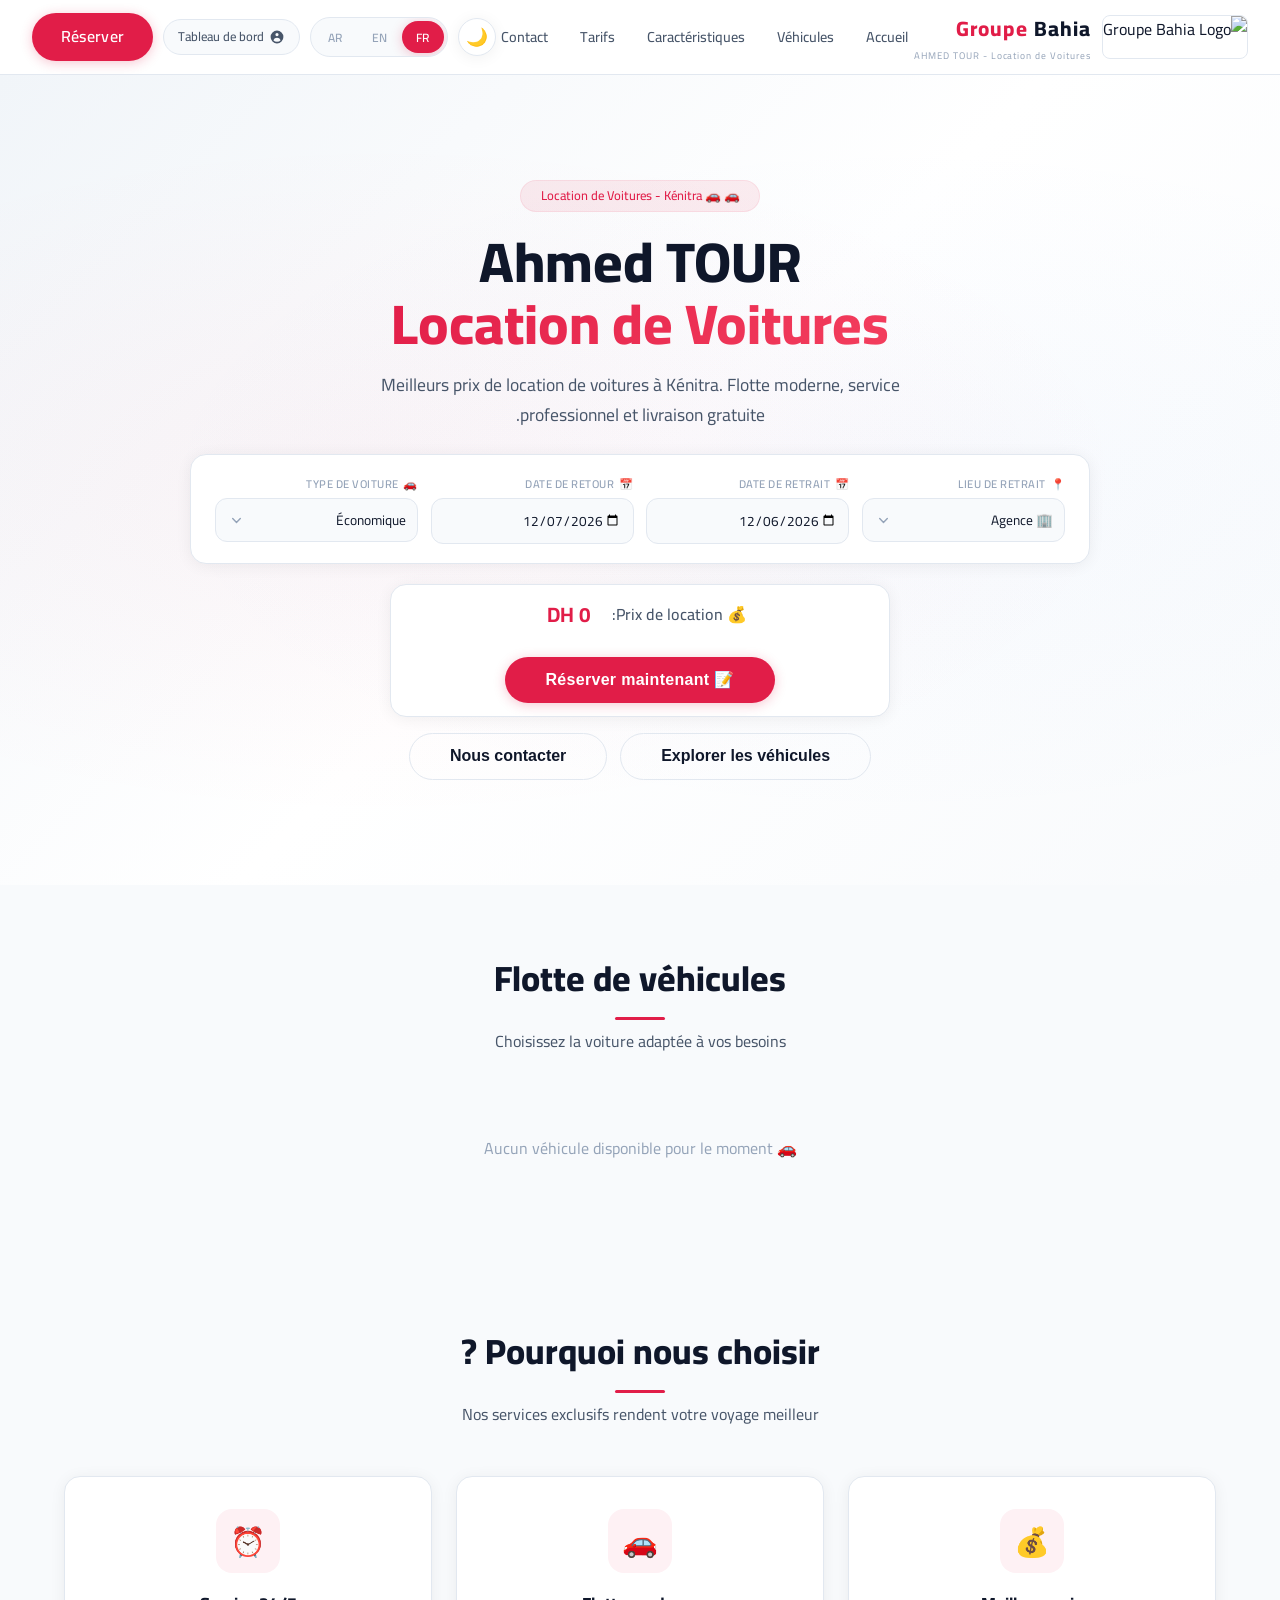
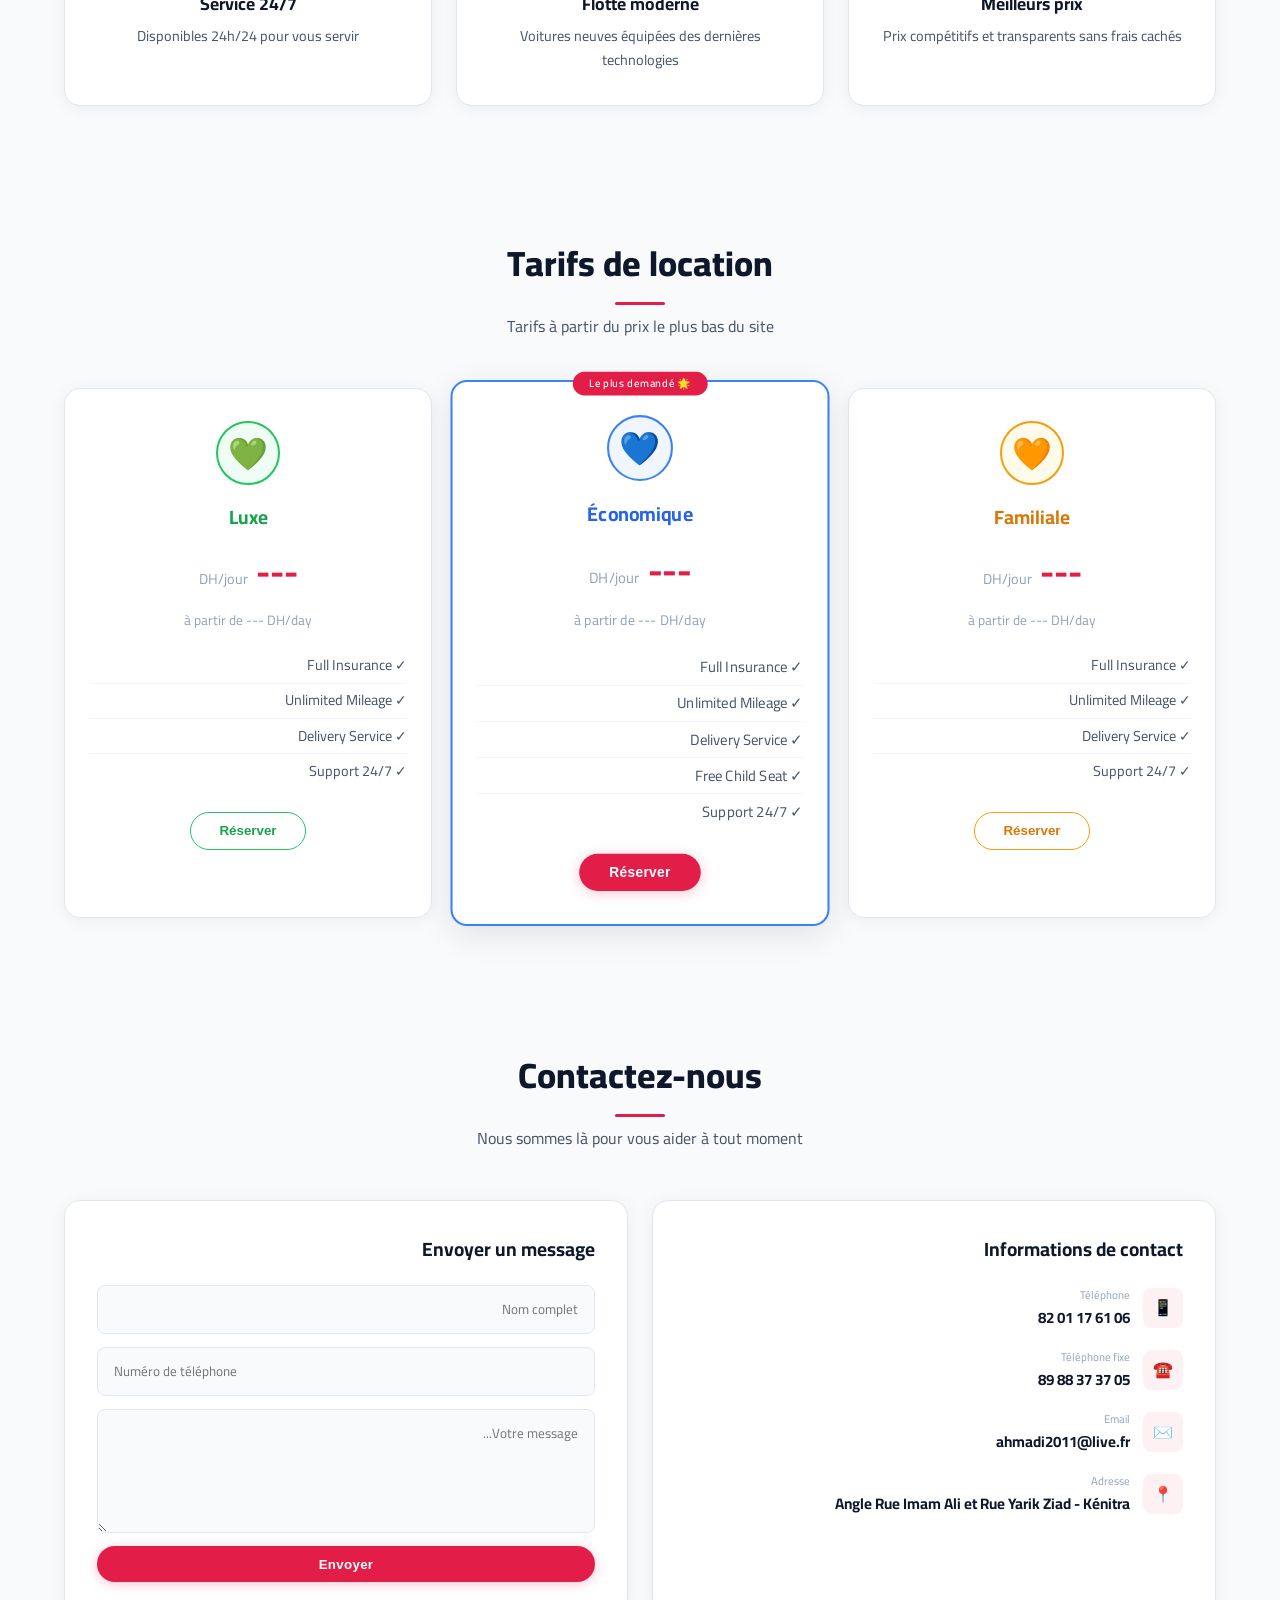
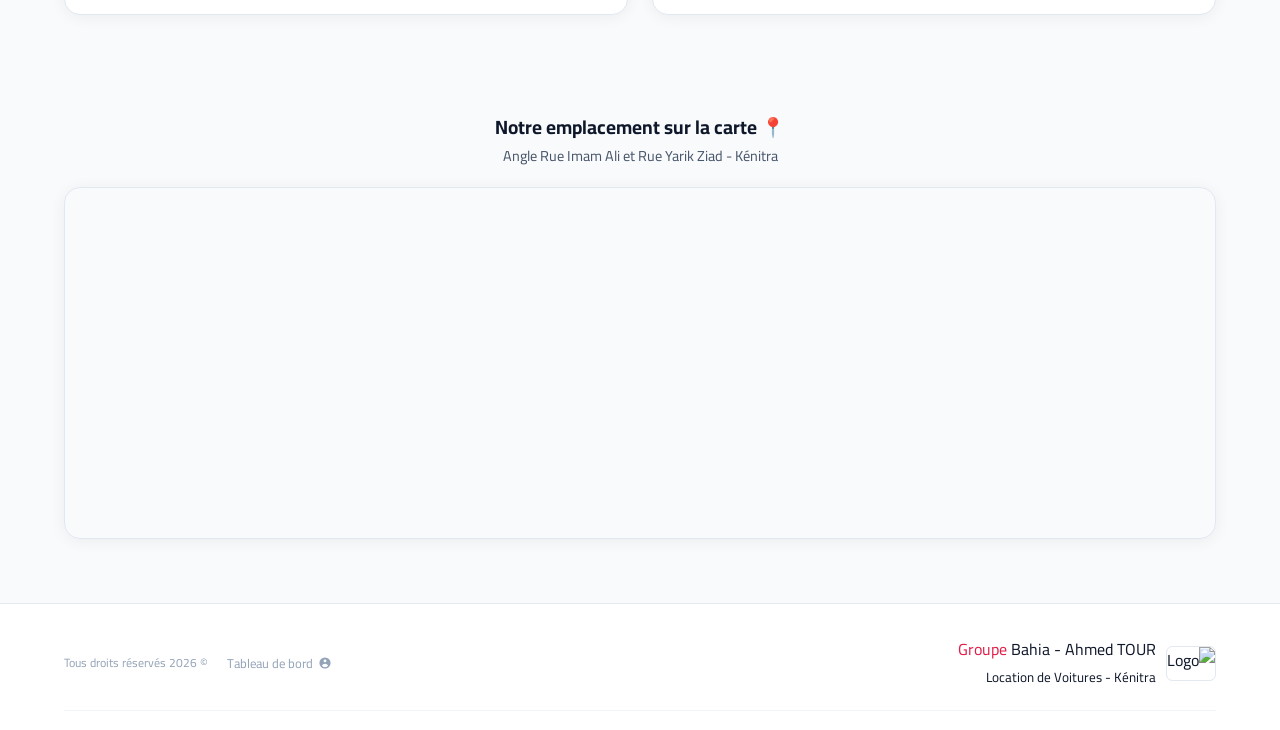
==== commit 5e781751: "Add files via upload" ====
--- a/index.html
+++ b/index.html
@@ -18,25 +18,29 @@
             </div>
         </div>
         <div class="nav-links">
-            <a href="#accueil" data-i18n="nav.home">الرئيسية</a>
-            <a href="#vehicules" data-i18n="nav.vehicles">المركبات</a>
-            <a href="#features" data-i18n="nav.features">المميزات</a>
-            <a href="#tarifs" data-i18n="nav.pricing">الأسعار</a>
-            <a href="#contact" data-i18n="nav.contact">اتصل بنا</a>
+            <a href="#accueil" data-i18n="nav.home">Accueil</a>
+            <a href="#vehicules" data-i18n="nav.vehicles">Véhicules</a>
+            <a href="#features" data-i18n="nav.features">Caractéristiques</a>
+            <a href="#tarifs" data-i18n="nav.pricing">Tarifs</a>
+            <a href="#contact" data-i18n="nav.contact">Contact</a>
         </div>
         <div class="nav-actions">
             <button onclick="toggleTheme()" class="theme-toggle" id="themeToggle" title="تبديل الثيم">
                 <span id="themeIcon">🌙</span>
             </button>
+            
+            <!-- إضافة زر اللغة الإنجليزية هنا -->
             <div class="lang-switcher">
-                <button onclick="switchLanguage('ar')" class="lang-btn active" id="lang-ar">AR</button>
-                <button onclick="switchLanguage('fr')" class="lang-btn" id="lang-fr">FR</button>
-            </div>
+                <button onclick="switchLanguage('fr')" class="lang-btn active" id="lang-fr">FR</button>
+                <button onclick="switchLanguage('en')" class="lang-btn" id="lang-en">EN</button>
+                <button onclick="switchLanguage('ar')" class="lang-btn" id="lang-ar">AR</button>
+            </div>
+
             <a href="admin.html" class="btn-admin">
                 <svg width="16" height="16" fill="currentColor" viewBox="0 0 20 20"><path fill-rule="evenodd" d="M18 10a8 8 0 11-16 0 8 8 0 0116 0zm-6-3a2 2 0 11-4 0 2 2 0 014 0zm-2 4a5 5 0 00-4.546 2.916A5.986 5.986 0 0010 16a5.986 5.986 0 004.546-2.084A5 5 0 0010 11z" clip-rule="evenodd"/></svg>
-                <span data-i18n="nav.admin">لوحة الإدارة</span>
+                <span data-i18n="nav.admin">Tableau de bord</span>
             </a>
-            <a href="tel:0661170182" class="btn-primary"><span data-i18n="nav.book">احجز الآن</span></a>
+            <a href="tel:0661170182" class="btn-primary"><span data-i18n="nav.book">Réserver</span></a>
         </div>
     </nav>
 
@@ -45,49 +49,49 @@
         <div class="hero-overlay"></div>
         <div class="hero-content">
             <span class="badge">🚗 <span data-i18n="hero.badge">Location de Voitures - Kénitra</span></span>
-            <h2 data-i18n="hero.title">أحمد تور<br><span class="gradient-text">لتأجير السيارات</span></h2>
-            <p id="hero-desc" data-i18n="hero.desc">أفضل أسعار تأجير السيارات في القنيطرة. أسطول حديث، خدمة احترافية، وتوصيل مجاني.</p>
+            <h2 data-i18n="hero.title">Ahmed TOUR<br><span class="gradient-text">Location de Voitures</span></h2>
+            <p id="hero-desc" data-i18n="hero.desc">Meilleurs prix de location de voitures à Kénitra. Flotte moderne, service professionnel et livraison gratuite.</p>
             
             <div class="booking-fields">
                 <div class="field-group">
-                    <label for="pickup-location">📍 <span data-i18n="booking.location">مكان الإستلام</span></label>
+                    <label for="pickup-location">📍 <span data-i18n="booking.location">Lieu de retrait</span></label>
                     <select id="pickup-location">
-                        <option value="الوكالة" data-i18n="booking.agency">🏢 الوكالة</option>
-                        <option value="محطة القطار" data-i18n="booking.train">🚉 محطة القطار</option>
-                        <option value="محطة المطار" data-i18n="booking.airport">✈️ محطة المطار</option>
+                        <option value="الوكالة" data-i18n="booking.agency">🏢 Agence</option>
+                        <option value="محطة القطار" data-i18n="booking.train">🚉 Gare</option>
+                        <option value="محطة المطار" data-i18n="booking.airport">✈️ Aéroport</option>
                     </select>
                 </div>
                 <div class="field-group">
-                    <label for="pickup-date">📅 <span data-i18n="booking.pickup">يوم الإستلام</span></label>
+                    <label for="pickup-date">📅 <span data-i18n="booking.pickup">Date de retrait</span></label>
                     <input type="date" id="pickup-date">
                 </div>
                 <div class="field-group">
-                    <label for="return-date">📅 <span data-i18n="booking.return">يوم الرجوع</span></label>
+                    <label for="return-date">📅 <span data-i18n="booking.return">Date de retour</span></label>
                     <input type="date" id="return-date">
                 </div>
                 <div class="field-group">
-                    <label for="car-type-select">🚗 <span data-i18n="booking.carType">نوع السيارة</span></label>
+                    <label for="car-type-select">🚗 <span data-i18n="booking.carType">Type de voiture</span></label>
                     <select id="car-type-select">
-                        <option value="اقتصادية" data-i18n="type.economy">💰 اقتصادية</option>
-                        <option value="عائلية" data-i18n="type.family">👨‍👩‍👧‍👦 عائلية</option>
-                        <option value="فاخرة" data-i18n="type.luxury">⭐ فاخرة</option>
+                        <option value="اقتصادية" data-i18n="type.economy">💰 Économique</option>
+                        <option value="عائلية" data-i18n="type.family">👨‍👩‍👧‍👦 Familiale</option>
+                        <option value="فاخرة" data-i18n="type.luxury">⭐ Luxe</option>
                     </select>
                 </div>
             </div>
 
             <div class="booking-price-row">
                 <div class="price-display">
-                    <span data-i18n="booking.priceLabel">💰 ثمن الكراء:</span>
+                    <span data-i18n="booking.priceLabel">💰 Prix de location:</span>
                     <strong id="booking-price">0 DH</strong>
                 </div>
                 <button onclick="bookNow()" class="btn-primary btn-large" id="bookNowBtn">
-                    <span data-i18n="booking.bookNow">📝 حجز الآن</span>
+                    <span data-i18n="booking.bookNow">📝 Réserver maintenant</span>
                 </button>
             </div>
             
             <div class="hero-buttons">
-                <button onclick="scrollToSection('vehicules')" class="btn-outline btn-large"><span data-i18n="hero.explore">استكشف المركبات</span></button>
-                <button onclick="scrollToSection('contact')" class="btn-outline btn-large"><span data-i18n="hero.contact">تواصل معنا</span></button>
+                <button onclick="scrollToSection('vehicules')" class="btn-outline btn-large"><span data-i18n="hero.explore">Explorer les véhicules</span></button>
+                <button onclick="scrollToSection('contact')" class="btn-outline btn-large"><span data-i18n="hero.contact">Nous contacter</span></button>
             </div>
         </div>
     </section>
@@ -96,8 +100,8 @@
     <section id="vehicules" class="vehicles">
         <div class="container">
             <div class="section-header">
-                <h2 data-i18n="vehicles.title">أسطول المركبات</h2>
-                <p data-i18n="vehicles.subtitle">اختر السيارة المناسبة لاحتياجاتك</p>
+                <h2 data-i18n="vehicles.title">Flotte de véhicules</h2>
+                <p data-i18n="vehicles.subtitle">Choisissez la voiture adaptée à vos besoins</p>
             </div>
             <div class="grid-3" id="cars-grid"></div>
         </div>
@@ -107,24 +111,24 @@
     <section id="features" class="features">
         <div class="container">
             <div class="section-header">
-                <h2 data-i18n="features.title">لماذا تختارنا؟</h2>
-                <p data-i18n="features.subtitle">خدماتنا المميزة تجعل رحلتك أفضل</p>
+                <h2 data-i18n="features.title">Pourquoi nous choisir ?</h2>
+                <p data-i18n="features.subtitle">Nos services exclusifs rendent votre voyage meilleur</p>
             </div>
             <div class="grid-3">
                 <div class="feature-card">
                     <div class="feature-icon">💰</div>
-                    <h3 data-i18n="features.bestPrice.title">أفضل الأسعار</h3>
-                    <p data-i18n="features.bestPrice.desc">أسعار تنافسية وشفافة بدون رسوم خفية</p>
+                    <h3 data-i18n="features.bestPrice.title">Meilleurs prix</h3>
+                    <p data-i18n="features.bestPrice.desc">Prix compétitifs et transparents sans frais cachés</p>
                 </div>
                 <div class="feature-card">
                     <div class="feature-icon">🚗</div>
-                    <h3 data-i18n="features.modernFleet.title">أسطول حديث</h3>
-                    <p data-i18n="features.modernFleet.desc">سيارات جديدة ومجهزة بأحدث التقنيات</p>
+                    <h3 data-i18n="features.modernFleet.title">Flotte moderne</h3>
+                    <p data-i18n="features.modernFleet.desc">Voitures neuves équipées des dernières technologies</p>
                 </div>
                 <div class="feature-card">
                     <div class="feature-icon">⏰</div>
-                    <h3 data-i18n="features.support247.title">خدمة 24/7</h3>
-                    <p data-i18n="features.support247.desc">متاحون على مدار الساعة لخدمتكم</p>
+                    <h3 data-i18n="features.support247.title">Service 24/7</h3>
+                    <p data-i18n="features.support247.desc">Disponibles 24h/24 pour vous servir</p>
                 </div>
             </div>
         </div>
@@ -134,8 +138,8 @@
     <section id="tarifs" class="pricing">
         <div class="container">
             <div class="section-header">
-                <h2 data-i18n="pricing.title">أسعار التأجير</h2>
-                <p id="pricing-subtitle" data-i18n="pricing.subtitle">أسعار تبدأ من أرخص سعر في الموقع</p>
+                <h2 data-i18n="pricing.title">Tarifs de location</h2>
+                <p id="pricing-subtitle" data-i18n="pricing.subtitle">Tarifs à partir du prix le plus bas du site</p>
             </div>
             <div class="grid-3 pricing-grid-custom" id="pricing-grid"></div>
         </div>
@@ -145,54 +149,56 @@
     <section id="contact" class="contact">
         <div class="container">
             <div class="section-header">
-                <h2 data-i18n="contact.title">اتصل بنا</h2>
-                <p data-i18n="contact.subtitle">نحن هنا لمساعدتك في أي وقت</p>
+                <h2 data-i18n="contact.title">Contactez-nous</h2>
+                <p data-i18n="contact.subtitle">Nous sommes là pour vous aider à tout moment</p>
             </div>
             <div class="grid-2">
                 <div class="contact-info">
-                    <h3 data-i18n="contact.info">معلومات التواصل</h3>
+                    <h3 data-i18n="contact.info">Informations de contact</h3>
                     <div class="info-item">
                         <span class="icon">📱</span>
-                        <div><small data-i18n="contact.phone">الهاتف</small><strong id="info-phone">06 61 17 01 82</strong></div>
+                        <div><small data-i18n="contact.phone">Téléphone</small><strong id="info-phone">06 61 17 01 82</strong></div>
                     </div>
                     <div class="info-item">
                         <span class="icon">☎️</span>
-                        <div><small data-i18n="contact.landline">الهاتف الثابت</small><strong id="info-phone2">05 37 37 88 89</strong></div>
+                        <div><small data-i18n="contact.landline">Téléphone fixe</small><strong id="info-phone2">05 37 37 88 89</strong></div>
                     </div>
                     <div class="info-item">
                         <span class="icon">✉️</span>
-                        <div><small data-i18n="contact.email">البريد الإلكتروني</small><strong id="info-email">ahmadi2011@live.fr</strong></div>
+                        <div><small data-i18n="contact.email">Email</small><strong id="info-email">ahmadi2011@live.fr</strong></div>
                     </div>
                     <div class="info-item">
                         <span class="icon">📍</span>
-                        <div><small data-i18n="contact.address">العنوان</small><strong id="info-address">زاوية شارع الإمام علي وشارع ياريك زياد - القنيطرة</strong></div>
+                        <div><small data-i18n="contact.address">Adresse</small><strong id="info-address">Angle Rue Imam Ali et Rue Yarik Ziad - Kénitra</strong></div>
                     </div>
                 </div>
                 <div class="contact-form">
-                    <h3 data-i18n="contact.sendMsg">أرسل رسالة</h3>
+                    <h3 data-i18n="contact.sendMsg">Envoyer un message</h3>
                     <form onsubmit="handleSubmit(event)">
-                        <input type="text" placeholder="الاسم الكامل" data-i18n-placeholder="contact.fullName" required>
-                        <input type="tel" placeholder="رقم الهاتف" data-i18n-placeholder="contact.phoneNumber" required>
-                        <textarea placeholder="رسالتك..." rows="4" data-i18n-placeholder="contact.message" required></textarea>
-                        <button type="submit" class="btn-primary"><span data-i18n="contact.send">إرسال</span></button>
+                        <input type="text" placeholder="Nom complet" data-i18n-placeholder="contact.fullName" required>
+                        <input type="tel" placeholder="Numéro de téléphone" data-i18n-placeholder="contact.phoneNumber" required>
+                        <textarea placeholder="Votre message..." rows="4" data-i18n-placeholder="contact.message" required></textarea>
+                        <button type="submit" class="btn-primary"><span data-i18n="contact.send">Envoyer</span></button>
                     </form>
                 </div>
             </div>
         </div>
     </section>
 
-    <!-- ===== Map Section (تم تثبيت الخريطة كصورة ثابتة) ===== -->
+    <!-- Map Section -->
     <section class="map-section">
         <div class="container">
             <div class="map-title">
-                <h3 data-i18n="map.title">📍 موقعنا على الخريطة</h3>
-                <p data-i18n="map.subtitle">زاوية شارع الإمام علي وشارع ياريك زياد - القنيطرة</p>
+                <h3 data-i18n="map.title">📍 Notre emplacement sur la carte</h3>
+                <p data-i18n="map.subtitle">Angle Rue Imam Ali et Rue Yarik Ziad - Kénitra</p>
             </div>
             <div class="map-container">
-                <!-- استخدام صورة ثابتة بدلاً من iframe لمنع فتح تطبيق خرائط جوجل -->
-                <img src="https://maps.googleapis.com/maps/api/staticmap?center=34.250657,-6.580206&zoom=17&size=1200x350&maptype=roadmap&markers=color:red%7C34.250657,-6.580206&key=VOTRE_CLE_API_GOOGLE_MAPS" 
-                     alt="موقع الوكالة على الخريطة - Groupe Bahia"
-                     style="width: 100%; height: 350px; display: block; object-fit: cover; border: none;">
+                <iframe 
+                    src="https://maps.google.com/maps?q=34.250657,-6.580206&z=17&output=embed" 
+                    style="border:0; width:100%; height:350px; pointer-events: none;"
+                    allowfullscreen="" 
+                    loading="lazy">
+                </iframe>
             </div>
         </div>
     </section>
@@ -211,9 +217,9 @@
                 <div class="footer-links">
                     <a href="admin.html" class="admin-link">
                         <svg width="14" height="14" fill="currentColor" viewBox="0 0 20 20"><path fill-rule="evenodd" d="M18 10a8 8 0 11-16 0 8 8 0 0116 0zm-6-3a2 2 0 11-4 0 2 2 0 014 0zm-2 4a5 5 0 00-4.546 2.916A5.986 5.986 0 0010 16a5.986 5.986 0 004.546-2.084A5 5 0 0010 11z" clip-rule="evenodd"/></svg>
-                        <span data-i18n="nav.admin">لوحة الإدارة</span>
+                        <span data-i18n="nav.admin">Tableau de bord</span>
                     </a>
-                    <p class="copyright">© 2026 <span data-i18n="footer.rights">جميع الحقوق محفوظة</span></p>
+                    <p class="copyright">© 2026 <span data-i18n="footer.rights">Tous droits réservés</span></p>
                 </div>
             </div>
         </div>
@@ -223,28 +229,28 @@
     <div id="reserve-modal" class="modal">
         <div class="modal-content">
             <div class="modal-header">
-                <h3 data-i18n="modal.title">حجز سيارة</h3>
+                <h3 data-i18n="modal.title">Réserver une voiture</h3>
                 <button onclick="closeModal()" class="close-btn">&times;</button>
             </div>
             <form onsubmit="handleReserve(event)">
                 <input type="text" id="car-type" readonly>
-                <input type="text" placeholder="الاسم الكامل" data-i18n-placeholder="contact.fullName" required>
-                <input type="tel" placeholder="رقم الهاتف" data-i18n-placeholder="contact.phoneNumber" required>
+                <input type="text" placeholder="Nom complet" data-i18n-placeholder="contact.fullName" required>
+                <input type="tel" placeholder="Numéro de téléphone" data-i18n-placeholder="contact.phoneNumber" required>
                 <div class="grid-2">
                     <input type="date" id="start-date" required>
                     <input type="date" id="end-date" required>
                 </div>
                 <div id="price-display" style="text-align:center;padding:0.5rem;background:rgba(225,29,72,0.1);border-radius:0.75rem;border:1px solid rgba(225,29,72,0.2);">
-                    <span data-i18n="modal.priceLabel">السعر الإجمالي:</span>
+                    <span data-i18n="modal.priceLabel">Prix total:</span>
                     <strong id="total-price" style="color:var(--secondary);font-size:1.25rem;">0 DH</strong>
                 </div>
-                <button type="submit" class="btn-primary"><span data-i18n="modal.confirm">تأكيد الحجز</span></button>
+                <button type="submit" class="btn-primary"><span data-i18n="modal.confirm">Confirmer la réservation</span></button>
             </form>
         </div>
     </div>
 
     <!-- Toast -->
-    <div id="toast" class="toast">تم إرسال طلبك بنجاح!</div>
+    <div id="toast" class="toast">Votre message a été envoyé avec succès!</div>
 
     <script src="script.js"></script>
 </body>
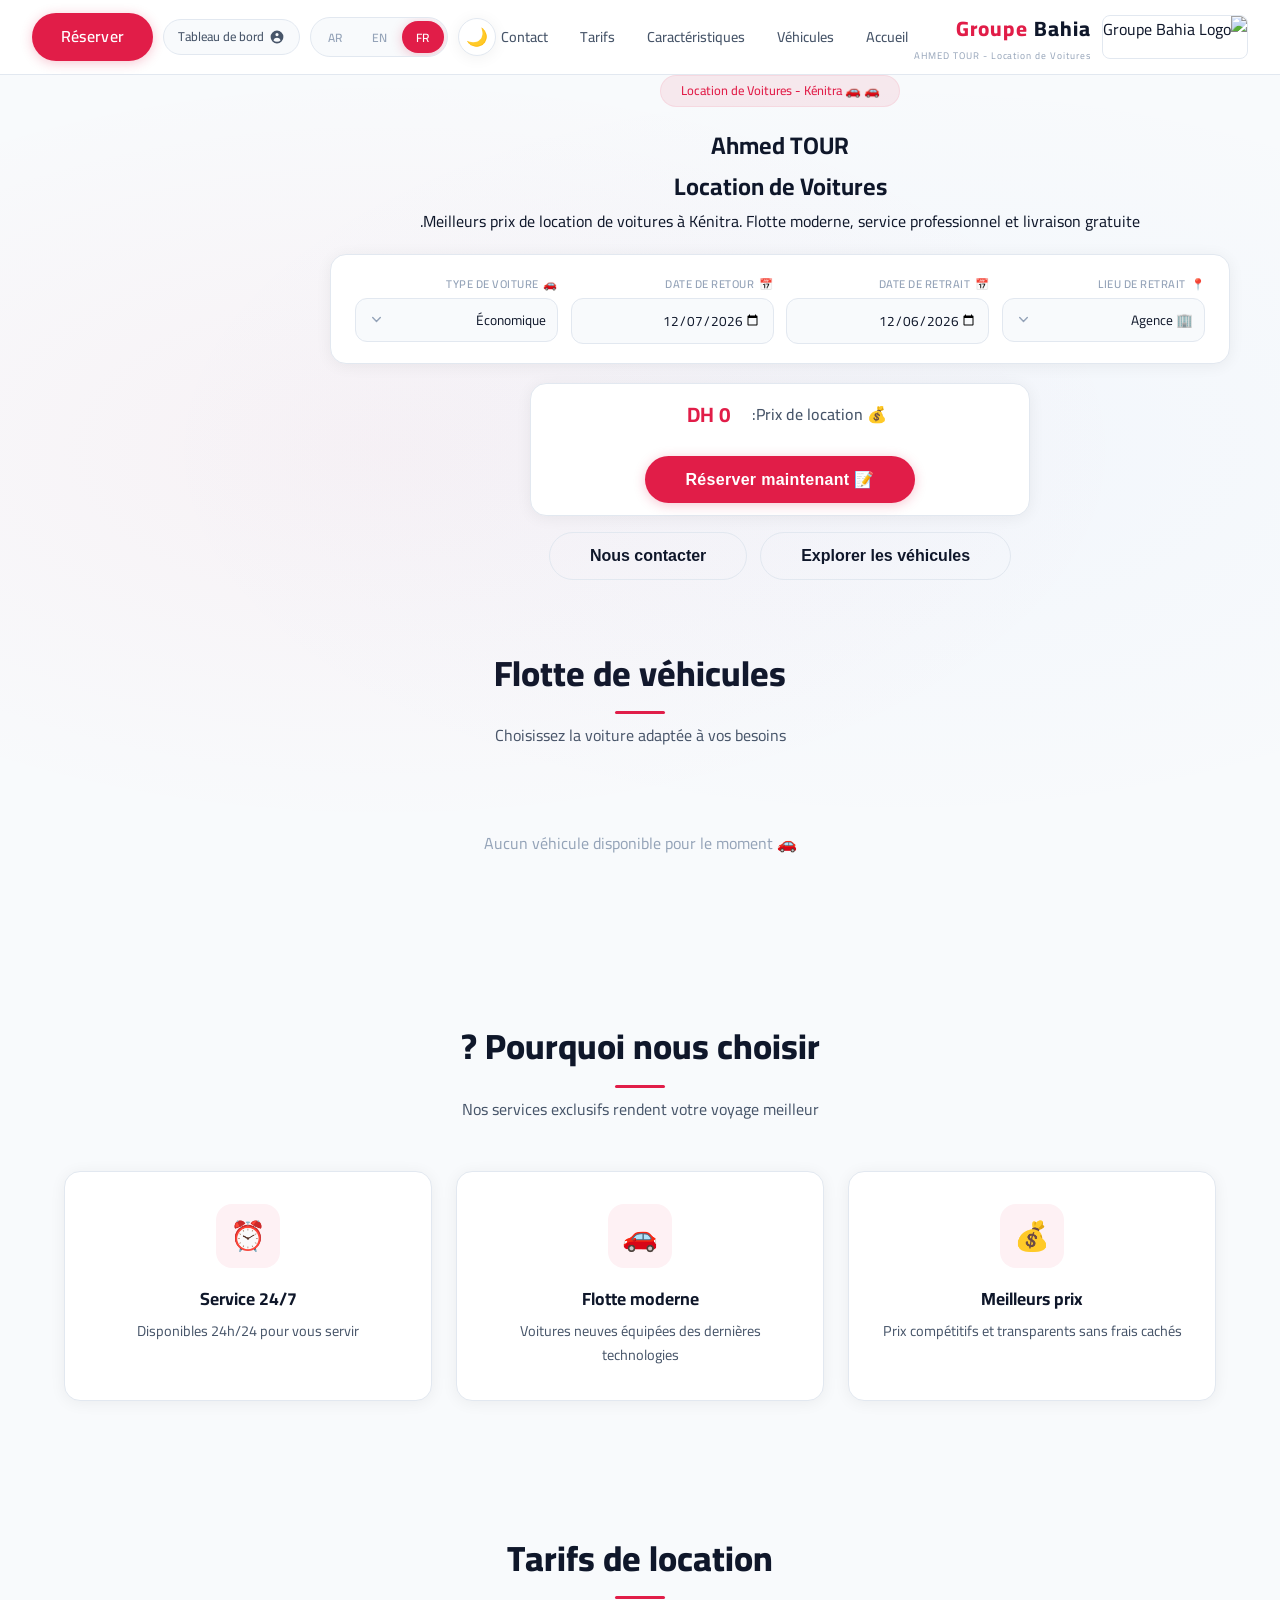
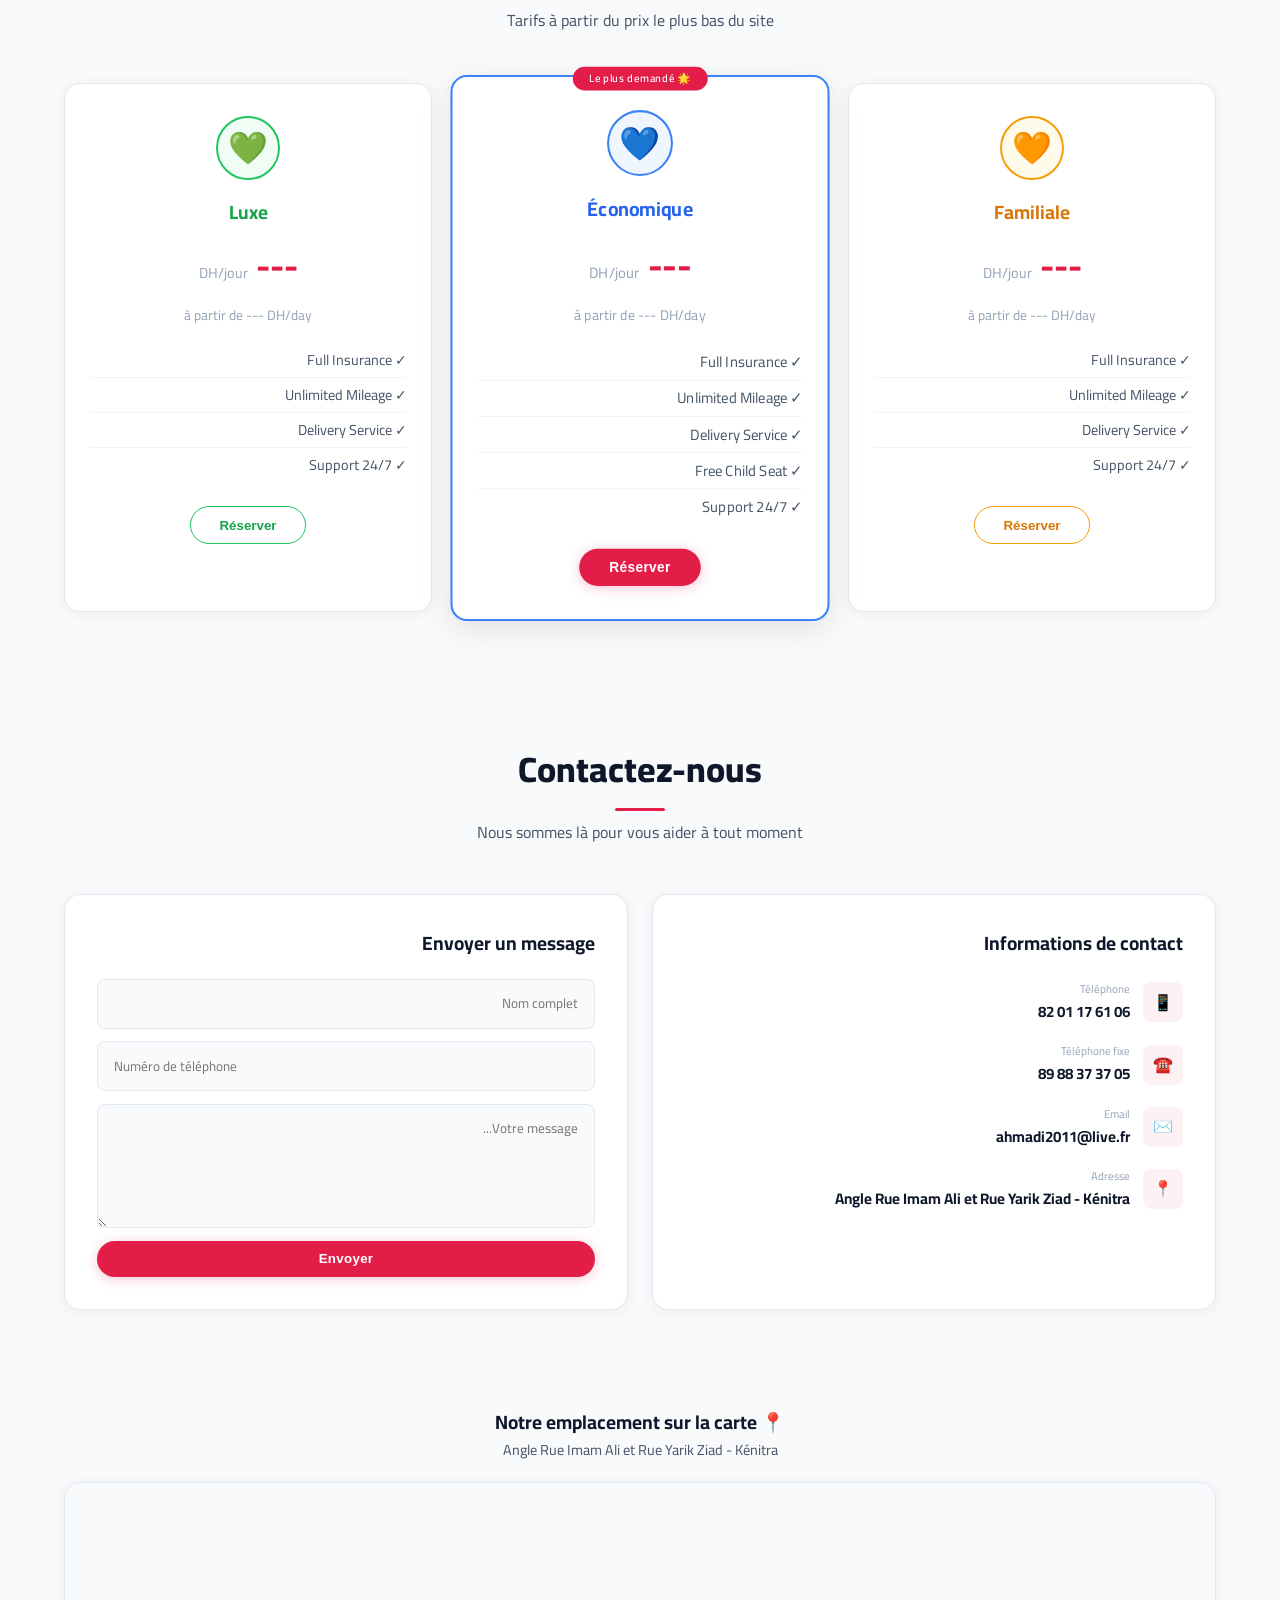
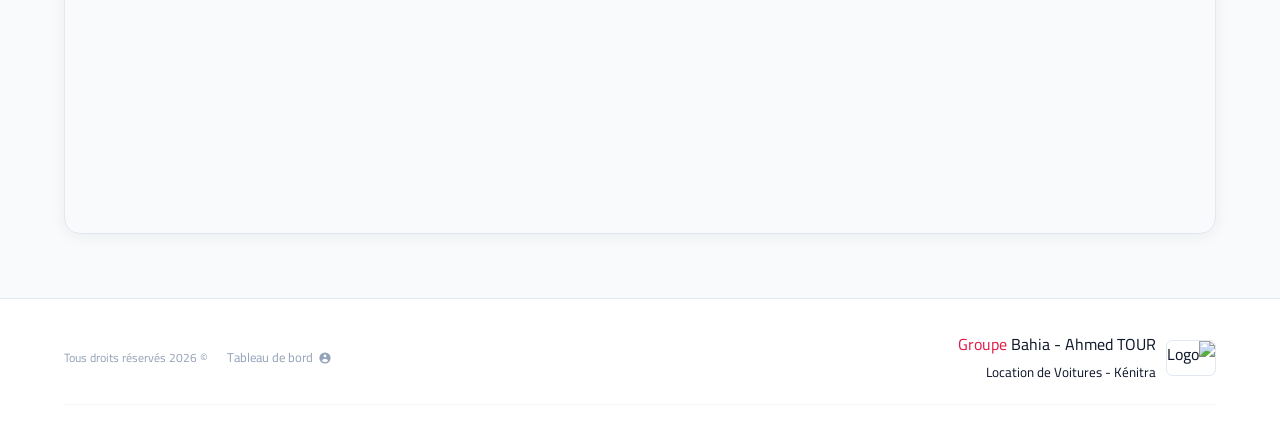
==== commit 85968975: "Add files via upload" ====
--- a/index.html
+++ b/index.html
@@ -8,7 +8,6 @@
     <link href="https://fonts.googleapis.com/css2?family=Cairo:wght@400;700;900&display=swap" rel="stylesheet">
 </head>
 <body>
-    <!-- Navbar -->
     <nav class="navbar">
         <div class="nav-brand">
             <img src="https://www.dropbox.com/scl/fi/9ek43nwoadd82wckg5yrm/Picsart_26-09-07_17-38-09-252.jpg?rlkey=dq0nv9dhvq9f9rs5juy2iw5st&st=a9k215ph&raw=1" alt="Groupe Bahia Logo" class="logo-img">
@@ -25,31 +24,27 @@
             <a href="#contact" data-i18n="nav.contact">Contact</a>
         </div>
         <div class="nav-actions">
-            <button onclick="toggleTheme()" class="theme-toggle" id="themeToggle" title="تبديل الثيم">
-                <span id="themeIcon">🌙</span>
-            </button>
-            
-            <!-- إضافة زر اللغة الإنجليزية هنا -->
+            <button onclick="toggleTheme()" class="theme-toggle" id="themeToggle" title="تبديل الثيم"><span id="themeIcon">🌙</span></button>
             <div class="lang-switcher">
                 <button onclick="switchLanguage('fr')" class="lang-btn active" id="lang-fr">FR</button>
                 <button onclick="switchLanguage('en')" class="lang-btn" id="lang-en">EN</button>
                 <button onclick="switchLanguage('ar')" class="lang-btn" id="lang-ar">AR</button>
             </div>
-
-            <a href="admin.html" class="btn-admin">
-                <svg width="16" height="16" fill="currentColor" viewBox="0 0 20 20"><path fill-rule="evenodd" d="M18 10a8 8 0 11-16 0 8 8 0 0116 0zm-6-3a2 2 0 11-4 0 2 2 0 014 0zm-2 4a5 5 0 00-4.546 2.916A5.986 5.986 0 0010 16a5.986 5.986 0 004.546-2.084A5 5 0 0010 11z" clip-rule="evenodd"/></svg>
-                <span data-i18n="nav.admin">Tableau de bord</span>
-            </a>
+            <a href="admin.html" class="btn-admin"><svg width="16" height="16" fill="currentColor" viewBox="0 0 20 20"><path fill-rule="evenodd" d="M18 10a8 8 0 11-16 0 8 8 0 0116 0zm-6-3a2 2 0 11-4 0 2 2 0 014 0zm-2 4a5 5 0 00-4.546 2.916A5.986 5.986 0 0010 16a5.986 5.986 0 004.546-2.084A5 5 0 0010 11z" clip-rule="evenodd"/></svg><span data-i18n="nav.admin">Tableau de bord</span></a>
             <a href="tel:0661170182" class="btn-primary"><span data-i18n="nav.book">Réserver</span></a>
         </div>
     </nav>
 
-    <!-- Hero -->
-    <section id="accueil" class="hero">
+    <!-- ===== Hero Slider ===== -->
+    <section id="accueil" class="hero-slider-section">
+        <div id="hero-slider" class="hero-slider">
+            <!-- سيتم توليد الشرائح من السكربت -->
+        </div>
+        
         <div class="hero-overlay"></div>
         <div class="hero-content">
             <span class="badge">🚗 <span data-i18n="hero.badge">Location de Voitures - Kénitra</span></span>
-            <h2 data-i18n="hero.title">Ahmed TOUR<br><span class="gradient-text">Location de Voitures</span></h2>
+            <h2 id="hero-title" data-i18n="hero.title">Ahmed TOUR<br><span class="gradient-text">Location de Voitures</span></h2>
             <p id="hero-desc" data-i18n="hero.desc">Meilleurs prix de location de voitures à Kénitra. Flotte moderne, service professionnel et livraison gratuite.</p>
             
             <div class="booking-fields">
@@ -84,9 +79,7 @@
                     <span data-i18n="booking.priceLabel">💰 Prix de location:</span>
                     <strong id="booking-price">0 DH</strong>
                 </div>
-                <button onclick="bookNow()" class="btn-primary btn-large" id="bookNowBtn">
-                    <span data-i18n="booking.bookNow">📝 Réserver maintenant</span>
-                </button>
+                <button onclick="bookNow()" class="btn-primary btn-large" id="bookNowBtn"><span data-i18n="booking.bookNow">📝 Réserver maintenant</span></button>
             </div>
             
             <div class="hero-buttons">
@@ -193,12 +186,7 @@
                 <p data-i18n="map.subtitle">Angle Rue Imam Ali et Rue Yarik Ziad - Kénitra</p>
             </div>
             <div class="map-container">
-                <iframe 
-                    src="https://maps.google.com/maps?q=34.250657,-6.580206&z=17&output=embed" 
-                    style="border:0; width:100%; height:350px; pointer-events: none;"
-                    allowfullscreen="" 
-                    loading="lazy">
-                </iframe>
+                <iframe src="https://maps.google.com/maps?q=34.250657,-6.580206&z=17&output=embed" style="border:0; width:100%; height:350px; pointer-events: none;" allowfullscreen="" loading="lazy"></iframe>
             </div>
         </div>
     </section>
@@ -215,10 +203,7 @@
                     </div>
                 </div>
                 <div class="footer-links">
-                    <a href="admin.html" class="admin-link">
-                        <svg width="14" height="14" fill="currentColor" viewBox="0 0 20 20"><path fill-rule="evenodd" d="M18 10a8 8 0 11-16 0 8 8 0 0116 0zm-6-3a2 2 0 11-4 0 2 2 0 014 0zm-2 4a5 5 0 00-4.546 2.916A5.986 5.986 0 0010 16a5.986 5.986 0 004.546-2.084A5 5 0 0010 11z" clip-rule="evenodd"/></svg>
-                        <span data-i18n="nav.admin">Tableau de bord</span>
-                    </a>
+                    <a href="admin.html" class="admin-link"><svg width="14" height="14" fill="currentColor" viewBox="0 0 20 20"><path fill-rule="evenodd" d="M18 10a8 8 0 11-16 0 8 8 0 0116 0zm-6-3a2 2 0 11-4 0 2 2 0 014 0zm-2 4a5 5 0 00-4.546 2.916A5.986 5.986 0 0010 16a5.986 5.986 0 004.546-2.084A5 5 0 0010 11z" clip-rule="evenodd"/></svg><span data-i18n="nav.admin">Tableau de bord</span></a>
                     <p class="copyright">© 2026 <span data-i18n="footer.rights">Tous droits réservés</span></p>
                 </div>
             </div>
@@ -249,7 +234,6 @@
         </div>
     </div>
 
-    <!-- Toast -->
     <div id="toast" class="toast">Votre message a été envoyé avec succès!</div>
 
     <script src="script.js"></script>
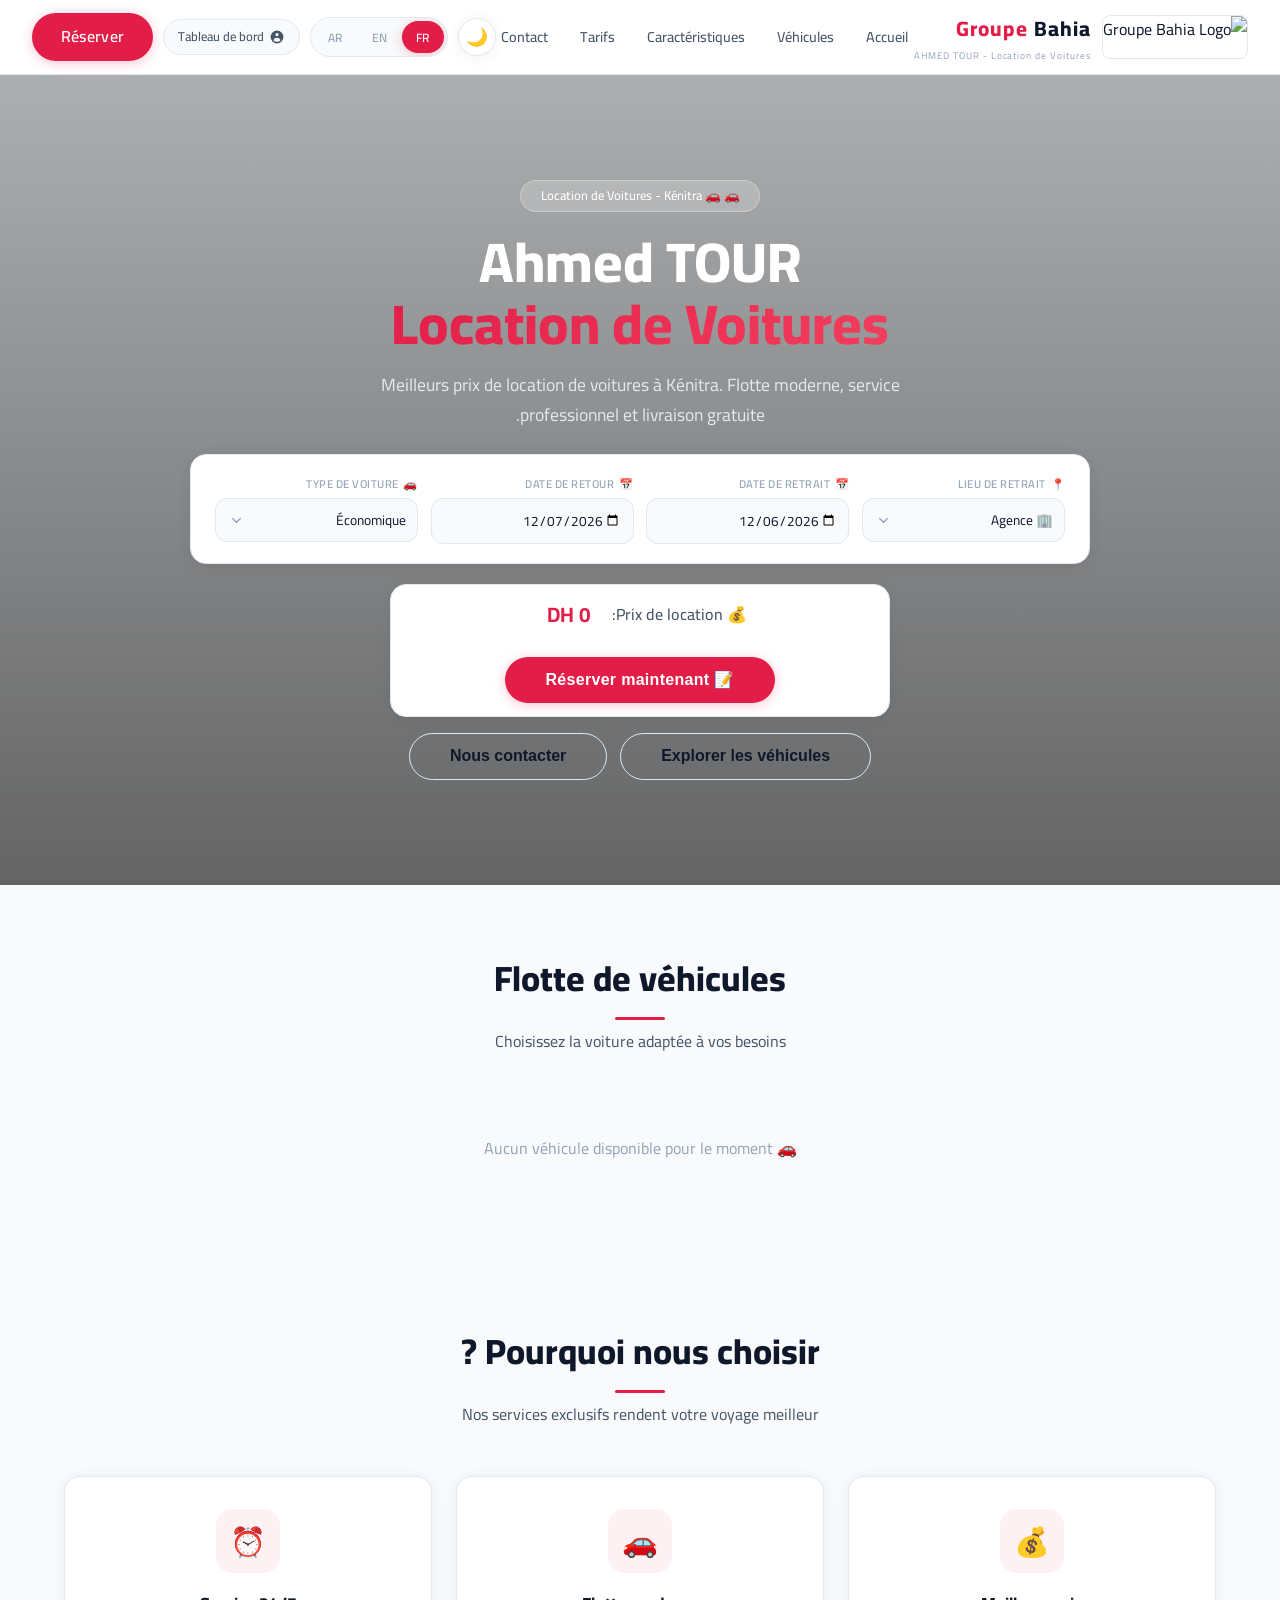
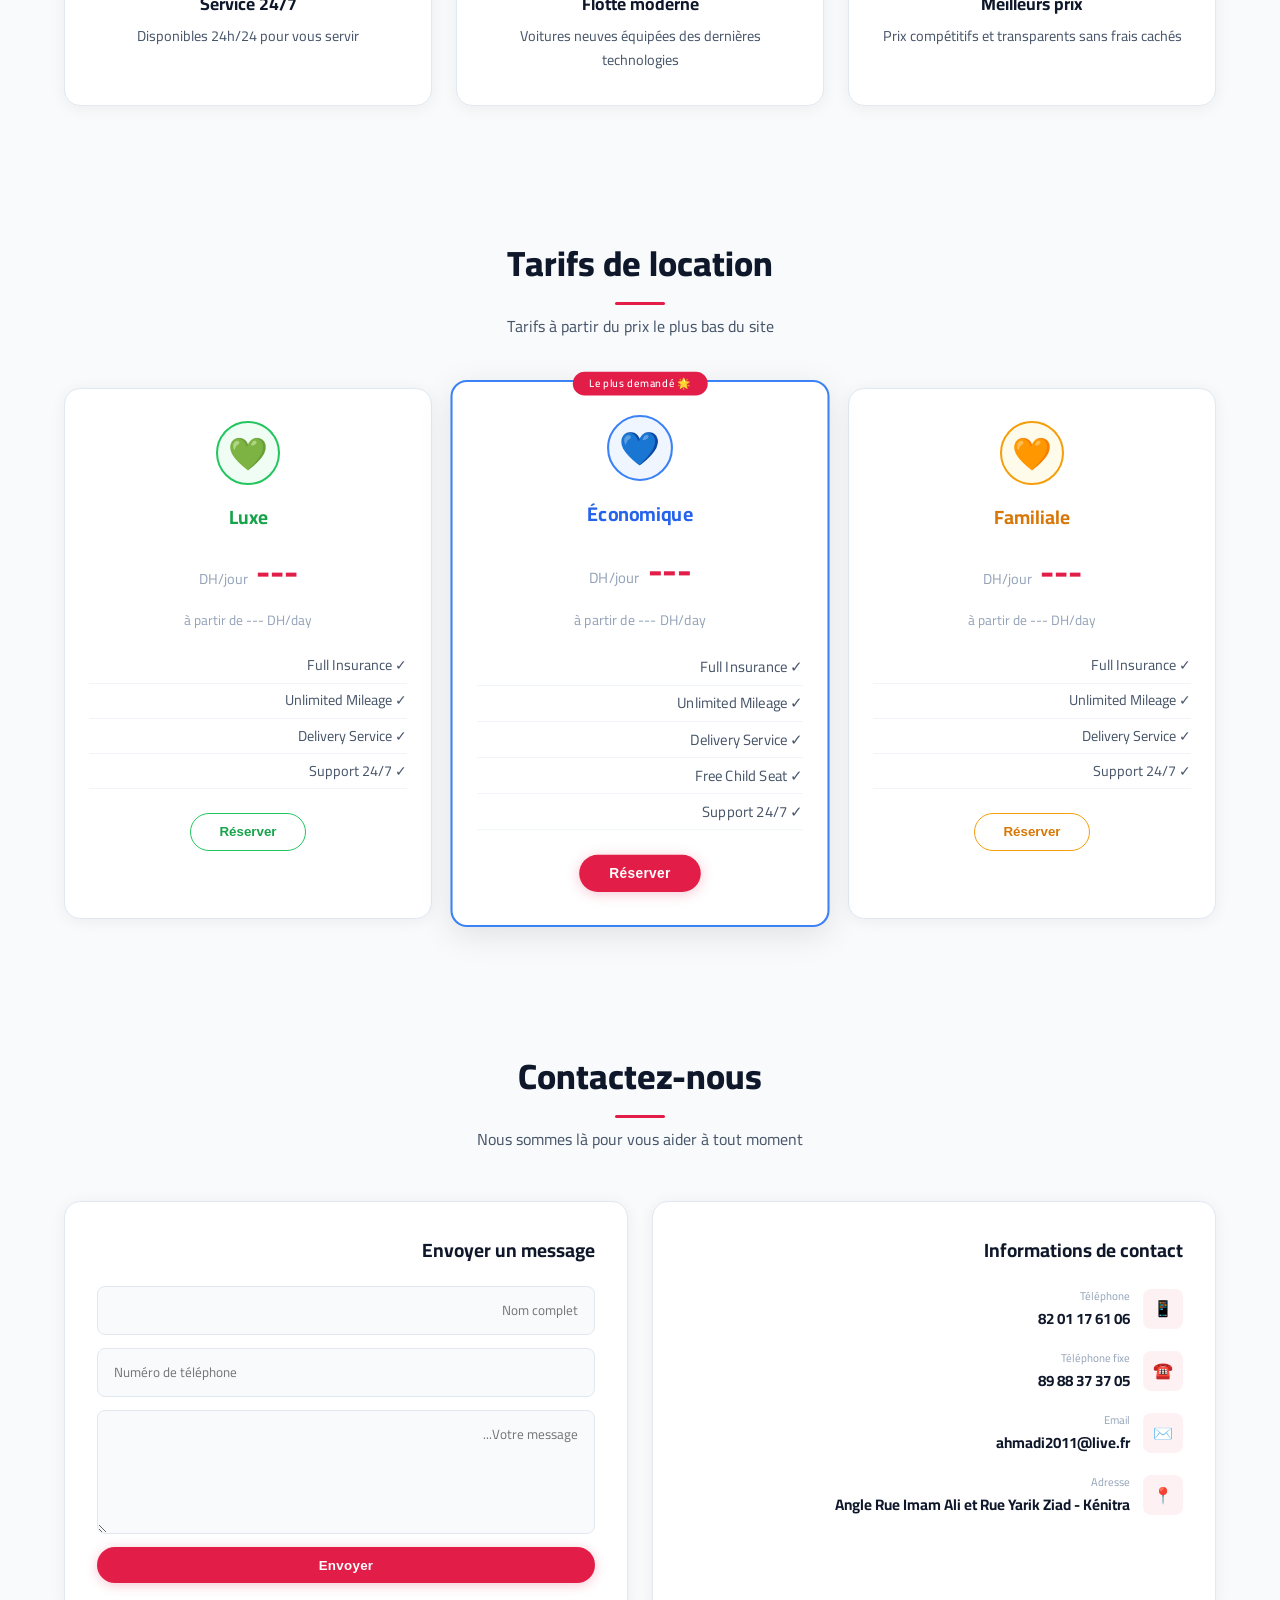
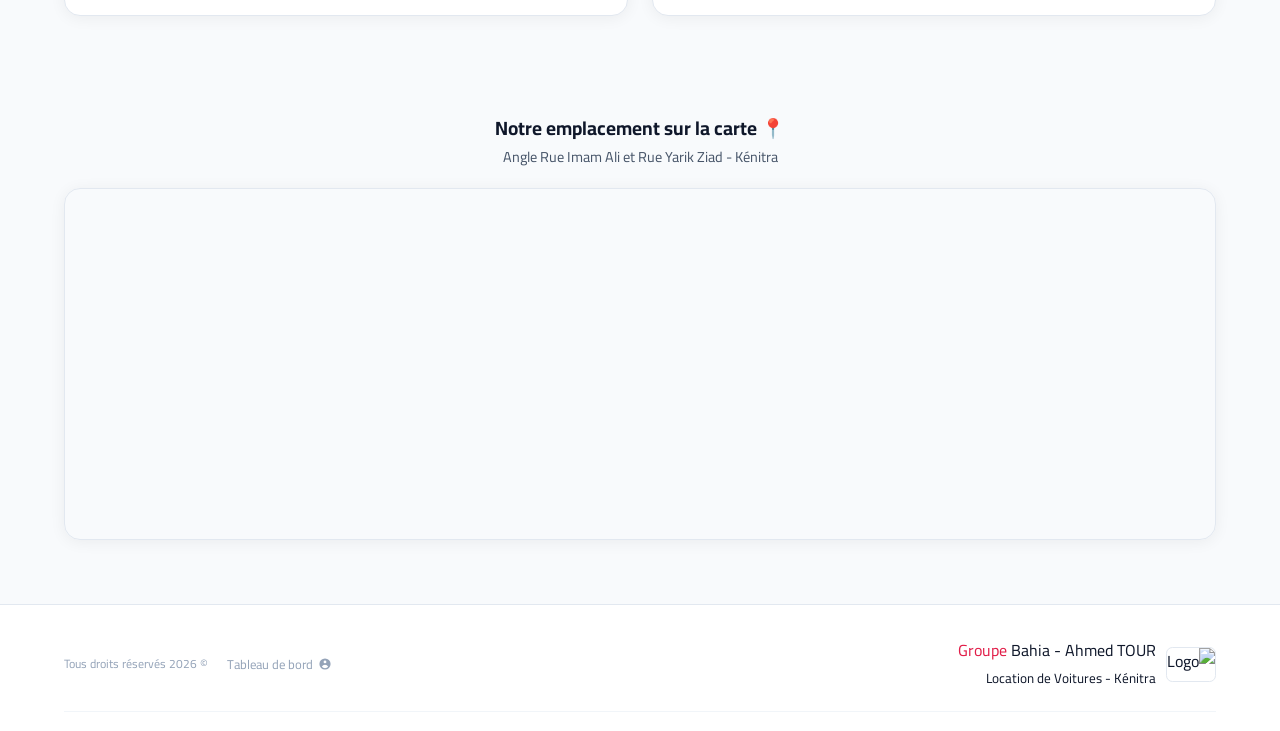
==== commit 7ae94699: "Add files via upload" ====
--- a/index.html
+++ b/index.html
@@ -8,6 +8,7 @@
     <link href="https://fonts.googleapis.com/css2?family=Cairo:wght@400;700;900&display=swap" rel="stylesheet">
 </head>
 <body>
+    <!-- Navbar -->
     <nav class="navbar">
         <div class="nav-brand">
             <img src="https://www.dropbox.com/scl/fi/9ek43nwoadd82wckg5yrm/Picsart_26-09-07_17-38-09-252.jpg?rlkey=dq0nv9dhvq9f9rs5juy2iw5st&st=a9k215ph&raw=1" alt="Groupe Bahia Logo" class="logo-img">
--- a/style.css
+++ b/style.css
@@ -1,1271 +1,271 @@
 /* ============================================================
-   ROOT & RESET - ستايل أنيق وبسيط
+   ROOT & RESET
    ============================================================ */
 :root {
-    --primary: #e11d48;
-    --primary-dark: #be123c;
-    --primary-light: #fecdd3;
-    --secondary: #f59e0b;
-    --secondary-light: #fef3c7;
-    --accent: #3b82f6;
-    
-    --bg: #f8fafc;
-    --bg-card: #ffffff;
-    --bg-card-hover: #f1f5f9;
-    --bg-nav: rgba(255, 255, 255, 0.92);
-    
-    --text-primary: #0f172a;
-    --text-secondary: #475569;
-    --text-muted: #94a3b8;
-    --text-light: #ffffff;
-    
-    --border: #e2e8f0;
-    --border-light: #f1f5f9;
-    --shadow: 0 2px 16px rgba(0, 0, 0, 0.06);
-    --shadow-hover: 0 8px 32px rgba(0, 0, 0, 0.10);
-    --shadow-glow: 0 0 40px rgba(225, 29, 72, 0.12);
-    
-    --radius: 1rem;
-    --radius-sm: 0.75rem;
-    --transition: 0.3s cubic-bezier(0.25, 0.46, 0.45, 0.94);
-    
+    --primary: #e11d48; --primary-dark: #be123c; --primary-light: #fecdd3;
+    --secondary: #f59e0b; --secondary-light: #fef3c7; --accent: #3b82f6;
+    --bg: #f8fafc; --bg-card: #ffffff; --bg-card-hover: #f1f5f9; --bg-nav: rgba(255, 255, 255, 0.92);
+    --text-primary: #0f172a; --text-secondary: #475569; --text-muted: #94a3b8; --text-light: #ffffff;
+    --border: #e2e8f0; --border-light: #f1f5f9;
+    --shadow: 0 2px 16px rgba(0, 0, 0, 0.06); --shadow-hover: 0 8px 32px rgba(0, 0, 0, 0.10); --shadow-glow: 0 0 40px rgba(225, 29, 72, 0.12);
+    --radius: 1rem; --radius-sm: 0.75rem; --transition: 0.3s cubic-bezier(0.25, 0.46, 0.45, 0.94);
     --hero-bg: linear-gradient(135deg, #f1f5f9 0%, #ffffff 50%, #f8fafc 100%);
 }
 
-/* ============================================================
-   الثيم الداكن (Dark Mode)
-   ============================================================ */
 [data-theme="dark"] {
-    --bg: #0f172a;
-    --bg-card: #1e293b;
-    --bg-card-hover: #334155;
-    --bg-nav: rgba(15, 23, 42, 0.92);
-    
-    --text-primary: #f1f5f9;
-    --text-secondary: #cbd5e1;
-    --text-muted: #94a3b8;
-    
-    --border: #334155;
-    --border-light: #1e293b;
-    --shadow: 0 2px 16px rgba(0, 0, 0, 0.3);
-    --shadow-hover: 0 8px 32px rgba(0, 0, 0, 0.5);
-    
-    --primary-light: #451a1a;
-    --secondary-light: #3b2a0a;
-    
+    --bg: #0f172a; --bg-card: #1e293b; --bg-card-hover: #334155; --bg-nav: rgba(15, 23, 42, 0.92);
+    --text-primary: #f1f5f9; --text-secondary: #cbd5e1; --text-muted: #94a3b8;
+    --border: #334155; --border-light: #1e293b;
+    --shadow: 0 2px 16px rgba(0, 0, 0, 0.3); --shadow-hover: 0 8px 32px rgba(0, 0, 0, 0.5);
+    --primary-light: #451a1a; --secondary-light: #3b2a0a;
     --hero-bg: linear-gradient(135deg, #0f172a 0%, #1e1b4b 50%, #0f172a 100%);
 }
 
-[data-theme="dark"] .btn-secondary {
-    background: var(--bg-card);
-    color: var(--text-primary);
-    border-color: var(--border);
-}
-[data-theme="dark"] .btn-outline {
-    color: var(--text-primary);
-    border-color: var(--border);
-}
-[data-theme="dark"] .btn-outline:hover {
-    border-color: var(--primary);
-    color: var(--primary);
-    background: var(--primary-light);
-}
-[data-theme="dark"] .badge {
-    background: var(--primary-light);
-    color: var(--primary);
-}
-[data-theme="dark"] .lang-switcher {
-    background: var(--bg-card);
-    border-color: var(--border);
-}
-[data-theme="dark"] .lang-btn {
-    color: var(--text-muted);
-}
-[data-theme="dark"] .lang-btn:hover {
-    color: var(--text-primary);
-}
-[data-theme="dark"] .lang-btn.active {
-    background: var(--primary);
-    color: #fff;
-}
-[data-theme="dark"] .booking-fields {
-    background: var(--bg-card);
-    border-color: var(--border);
-}
-[data-theme="dark"] .booking-fields input,
-[data-theme="dark"] .booking-fields select {
-    background: var(--bg);
-    border-color: var(--border);
-    color: var(--text-primary);
-}
-[data-theme="dark"] .booking-price-row {
-    background: var(--bg-card);
-    border-color: var(--border);
-}
-[data-theme="dark"] .contact-form input,
-[data-theme="dark"] .contact-form textarea {
-    background: var(--bg);
-    border-color: var(--border);
-    color: var(--text-primary);
-}
-[data-theme="dark"] .modal input {
-    background: var(--bg);
-    border-color: var(--border);
-    color: var(--text-primary);
-}
-[data-theme="dark"] .modal-content {
-    background: var(--bg-card);
-    border-color: var(--border);
-}
-[data-theme="dark"] footer {
-    background: var(--bg-card);
-    border-color: var(--border);
-}
+[data-theme="dark"] .btn-secondary { background: var(--bg-card); color: var(--text-primary); border-color: var(--border); }
+[data-theme="dark"] .btn-outline { color: var(--text-primary); border-color: var(--border); }
+[data-theme="dark"] .btn-outline:hover { border-color: var(--primary); color: var(--primary); background: var(--primary-light); }
+[data-theme="dark"] .badge { background: var(--primary-light); color: var(--primary); }
+[data-theme="dark"] .lang-switcher { background: var(--bg-card); border-color: var(--border); }
+[data-theme="dark"] .lang-btn { color: var(--text-muted); }
+[data-theme="dark"] .lang-btn:hover { color: var(--text-primary); }
+[data-theme="dark"] .lang-btn.active { background: var(--primary); color: #fff; }
+[data-theme="dark"] .booking-fields { background: var(--bg-card); border-color: var(--border); }
+[data-theme="dark"] .booking-fields input, [data-theme="dark"] .booking-fields select { background: var(--bg); border-color: var(--border); color: var(--text-primary); }
+[data-theme="dark"] .booking-price-row { background: var(--bg-card); border-color: var(--border); }
+[data-theme="dark"] .contact-form input, [data-theme="dark"] .contact-form textarea { background: var(--bg); border-color: var(--border); color: var(--text-primary); }
+[data-theme="dark"] .modal input { background: var(--bg); border-color: var(--border); color: var(--text-primary); }
+[data-theme="dark"] .modal-content { background: var(--bg-card); border-color: var(--border); }
+[data-theme="dark"] footer { background: var(--bg-card); border-color: var(--border); }
 
 /* ============================================================
    BASE
    ============================================================ */
-* {
-    margin: 0;
-    padding: 0;
-    box-sizing: border-box;
-}
-
-html {
-    scroll-behavior: smooth;
-}
-
-body {
-    font-family: 'Cairo', sans-serif;
-    background: var(--bg);
-    color: var(--text-primary);
-    line-height: 1.7;
-    min-height: 100vh;
-    transition: background var(--transition), color var(--transition);
-}
-
-::selection {
-    background: var(--primary);
-    color: #fff;
-}
-
-.container {
-    max-width: 1200px;
-    margin: 0 auto;
-    padding: 0 1.5rem;
-}
-
-/* ============================================================
-   SCROLLBAR
-   ============================================================ */
-::-webkit-scrollbar {
-    width: 6px;
-}
-::-webkit-scrollbar-track {
-    background: var(--bg);
-}
-::-webkit-scrollbar-thumb {
-    background: var(--primary);
-    border-radius: 10px;
-}
-::-webkit-scrollbar-thumb:hover {
-    background: var(--primary-dark);
-}
+* { margin: 0; padding: 0; box-sizing: border-box; }
+html { scroll-behavior: smooth; }
+body { font-family: 'Cairo', sans-serif; background: var(--bg); color: var(--text-primary); line-height: 1.7; min-height: 100vh; transition: background var(--transition), color var(--transition); }
+::selection { background: var(--primary); color: #fff; }
+.container { max-width: 1200px; margin: 0 auto; padding: 0 1.5rem; }
+::-webkit-scrollbar { width: 6px; }
+::-webkit-scrollbar-track { background: var(--bg); }
+::-webkit-scrollbar-thumb { background: var(--primary); border-radius: 10px; }
+::-webkit-scrollbar-thumb:hover { background: var(--primary-dark); }
 
 /* ============================================================
    BUTTONS
    ============================================================ */
-.btn-primary {
-    background: var(--primary);
-    color: #fff;
-    padding: 0.65rem 1.8rem;
-    border-radius: 9999px;
-    font-weight: 600;
-    border: none;
-    cursor: pointer;
-    transition: var(--transition);
-    box-shadow: 0 2px 12px rgba(225, 29, 72, 0.25);
-    display: inline-block;
-    text-decoration: none;
-    letter-spacing: 0.3px;
-}
-.btn-primary:hover {
-    background: var(--primary-dark);
-    transform: translateY(-2px);
-    box-shadow: 0 4px 20px rgba(225, 29, 72, 0.35);
-}
-
-.btn-secondary {
-    background: transparent;
-    color: var(--text-primary);
-    padding: 0.65rem 1.8rem;
-    border-radius: 9999px;
-    font-weight: 600;
-    border: 1.5px solid var(--border);
-    cursor: pointer;
-    transition: var(--transition);
-    display: inline-block;
-    text-decoration: none;
-}
-.btn-secondary:hover {
-    border-color: var(--primary);
-    color: var(--primary);
-    transform: translateY(-2px);
-}
-
-.btn-outline {
-    background: transparent;
-    color: var(--text-primary);
-    padding: 0.65rem 1.8rem;
-    border-radius: 9999px;
-    font-weight: 600;
-    border: 1.5px solid var(--border);
-    cursor: pointer;
-    transition: var(--transition);
-    display: inline-block;
-    text-decoration: none;
-}
-.btn-outline:hover {
-    border-color: var(--primary);
-    color: var(--primary);
-    transform: translateY(-2px);
-    background: rgba(225, 29, 72, 0.04);
-}
-
-.btn-large {
-    padding: 0.85rem 2.5rem;
-    font-size: 1rem;
-}
-
-/* ============================================================
-   THEME TOGGLE
-   ============================================================ */
-.theme-toggle {
-    background: var(--bg-card);
-    border: 1px solid var(--border);
-    border-radius: 50%;
-    width: 38px;
-    height: 38px;
-    display: flex;
-    align-items: center;
-    justify-content: center;
-    cursor: pointer;
-    transition: var(--transition);
-    font-size: 1.1rem;
-    box-shadow: var(--shadow);
-}
-.theme-toggle:hover {
-    transform: rotate(20deg);
-    border-color: var(--primary);
-    box-shadow: var(--shadow-hover);
-}
-
-/* ============================================================
-   LANGUAGE SWITCHER (مثل الصورة)
-   ============================================================ */
-.lang-switcher {
-    display: flex;
-    gap: 0;
-    background: var(--bg);
-    border-radius: 9999px;
-    padding: 3px;
-    border: 1px solid var(--border);
-    overflow: hidden;
-}
-.lang-btn {
-    background: none;
-    border: none;
-    color: var(--text-muted);
-    padding: 0.3rem 0.9rem;
-    border-radius: 9999px;
-    font-weight: 600;
-    font-size: 0.75rem;
-    cursor: pointer;
-    transition: var(--transition);
-    font-family: inherit;
-    letter-spacing: 0.3px;
-}
-.lang-btn:hover {
-    color: var(--text-primary);
-}
-.lang-btn.active {
-    background: var(--primary);
-    color: #fff;
-    box-shadow: 0 2px 12px rgba(225, 29, 72, 0.25);
-}
+.btn-primary { background: var(--primary); color: #fff; padding: 0.65rem 1.8rem; border-radius: 9999px; font-weight: 600; border: none; cursor: pointer; transition: var(--transition); box-shadow: 0 2px 12px rgba(225, 29, 72, 0.25); display: inline-block; text-decoration: none; letter-spacing: 0.3px; }
+.btn-primary:hover { background: var(--primary-dark); transform: translateY(-2px); box-shadow: 0 4px 20px rgba(225, 29, 72, 0.35); }
+.btn-secondary { background: transparent; color: var(--text-primary); padding: 0.65rem 1.8rem; border-radius: 9999px; font-weight: 600; border: 1.5px solid var(--border); cursor: pointer; transition: var(--transition); display: inline-block; text-decoration: none; }
+.btn-secondary:hover { border-color: var(--primary); color: var(--primary); transform: translateY(-2px); }
+.btn-outline { background: transparent; color: var(--text-primary); padding: 0.65rem 1.8rem; border-radius: 9999px; font-weight: 600; border: 1.5px solid var(--border); cursor: pointer; transition: var(--transition); display: inline-block; text-decoration: none; }
+.btn-outline:hover { border-color: var(--primary); color: var(--primary); transform: translateY(-2px); background: rgba(225, 29, 72, 0.04); }
+.btn-large { padding: 0.85rem 2.5rem; font-size: 1rem; }
+
+/* ============================================================
+   THEME & LANG
+   ============================================================ */
+.theme-toggle { background: var(--bg-card); border: 1px solid var(--border); border-radius: 50%; width: 38px; height: 38px; display: flex; align-items: center; justify-content: center; cursor: pointer; transition: var(--transition); font-size: 1.1rem; box-shadow: var(--shadow); }
+.theme-toggle:hover { transform: rotate(20deg); border-color: var(--primary); box-shadow: var(--shadow-hover); }
+.lang-switcher { display: flex; gap: 0; background: var(--bg); border-radius: 9999px; padding: 3px; border: 1px solid var(--border); overflow: hidden; }
+.lang-btn { background: none; border: none; color: var(--text-muted); padding: 0.3rem 0.9rem; border-radius: 9999px; font-weight: 600; font-size: 0.75rem; cursor: pointer; transition: var(--transition); font-family: inherit; letter-spacing: 0.3px; }
+.lang-btn:hover { color: var(--text-primary); }
+.lang-btn.active { background: var(--primary); color: #fff; box-shadow: 0 2px 12px rgba(225, 29, 72, 0.25); }
 
 /* ============================================================
    NAVBAR
    ============================================================ */
-.navbar {
-    display: flex;
-    align-items: center;
-    justify-content: space-between;
-    padding: 0.7rem 2rem;
-    background: var(--bg-nav);
-    backdrop-filter: blur(16px);
-    border-bottom: 1px solid var(--border);
-    position: sticky;
-    top: 0;
-    z-index: 1000;
-    transition: var(--transition);
-}
-.navbar.scrolled {
-    box-shadow: var(--shadow);
-}
-
-.nav-brand {
-    display: flex;
-    align-items: center;
-    gap: 0.7rem;
-}
-.logo-img {
-    height: 2.8rem;
-    width: auto;
-    border-radius: 0.5rem;
-    border: 1px solid var(--border);
-}
-.nav-brand h1 {
-    font-size: 1.3rem;
-    font-weight: 800;
-    letter-spacing: 0.05em;
-    color: var(--text-primary);
-}
-.text-red {
-    color: var(--primary);
-}
-.subtitle {
-    font-size: 0.6rem;
-    color: var(--text-muted);
-    letter-spacing: 0.1em;
-}
-
-.nav-links {
-    display: flex;
-    gap: 2rem;
-}
-.nav-links a {
-    color: var(--text-secondary);
-    text-decoration: none;
-    font-weight: 500;
-    font-size: 0.9rem;
-    transition: var(--transition);
-    position: relative;
-}
-.nav-links a::after {
-    content: '';
-    position: absolute;
-    bottom: -4px;
-    left: 0;
-    width: 0;
-    height: 2px;
-    background: var(--primary);
-    border-radius: 2px;
-    transition: var(--transition);
-}
-.nav-links a:hover {
-    color: var(--text-primary);
-}
-.nav-links a:hover::after {
-    width: 100%;
-}
-
-.nav-actions {
-    display: flex;
-    align-items: center;
-    gap: 0.6rem;
-    flex-wrap: wrap;
-}
-
-.btn-admin {
-    display: flex;
-    align-items: center;
-    gap: 0.3rem;
-    background: var(--bg);
-    color: var(--text-secondary);
-    padding: 0.4rem 0.9rem;
-    border-radius: 9999px;
-    text-decoration: none;
-    font-size: 0.8rem;
-    font-weight: 500;
-    border: 1px solid var(--border);
-    transition: var(--transition);
-}
-.btn-admin:hover {
-    background: rgba(225, 29, 72, 0.06);
-    color: var(--primary);
-    border-color: var(--primary);
-}
-
-/* ============================================================
-   HERO
-   ============================================================ */
-.hero {
-    position: relative;
-    min-height: 90vh;
-    display: flex;
-    align-items: center;
-    justify-content: center;
-    overflow: hidden;
-    background: var(--hero-bg);
-    transition: background var(--transition);
-    padding: 2rem 0;
-}
-
-.hero-overlay {
-    position: absolute;
-    inset: 0;
-    background: radial-gradient(ellipse at 30% 50%, rgba(225, 29, 72, 0.04) 0%, transparent 60%),
-                radial-gradient(ellipse at 70% 50%, rgba(59, 130, 246, 0.03) 0%, transparent 60%);
-    z-index: 0;
-}
-
-.hero-content {
-    position: relative;
-    z-index: 2;
-    text-align: center;
-    max-width: 1000px;
-    padding: 0 1.5rem;
-    width: 100%;
-}
-
-.badge {
-    display: inline-block;
-    padding: 0.25rem 1.2rem;
-    background: rgba(225, 29, 72, 0.08);
-    border-radius: 9999px;
-    color: var(--primary);
-    font-size: 0.8rem;
-    font-weight: 500;
-    margin-bottom: 1.2rem;
-    border: 1px solid rgba(225, 29, 72, 0.08);
-}
-
-.hero h2 {
-    font-size: 3.5rem;
-    font-weight: 800;
-    line-height: 1.1;
-    margin-bottom: 1rem;
-    color: var(--text-primary);
-}
-.hero h2 .gradient-text {
-    background: linear-gradient(135deg, var(--primary), #f43f5e);
-    -webkit-background-clip: text;
-    -webkit-text-fill-color: transparent;
-    background-clip: text;
-}
-
-.hero p {
-    font-size: 1.1rem;
-    color: var(--text-secondary);
-    margin-bottom: 1.5rem;
-    max-width: 550px;
-    margin-left: auto;
-    margin-right: auto;
-}
-
-/* ============================================================
-   BOOKING FIELDS (ستايل جديد)
-   ============================================================ */
-.booking-fields {
-    display: grid;
-    grid-template-columns: repeat(4, 1fr);
-    gap: 0.8rem;
-    background: var(--bg-card);
-    padding: 1.2rem 1.5rem;
-    border-radius: var(--radius);
-    border: 1px solid var(--border);
-    box-shadow: var(--shadow);
-    margin: 1.2rem auto;
-    max-width: 900px;
-    transition: var(--transition);
-}
-
-.booking-fields:hover {
-    border-color: var(--primary);
-    box-shadow: var(--shadow-hover);
-}
-
-.field-group {
-    display: flex;
-    flex-direction: column;
-    gap: 0.3rem;
-    text-align: right;
-}
-
-.field-group label {
-    font-size: 0.7rem;
-    font-weight: 600;
-    color: var(--text-muted);
-    text-transform: uppercase;
-    letter-spacing: 0.5px;
-    display: flex;
-    align-items: center;
-    gap: 0.3rem;
-}
-
-.field-group input,
-.field-group select {
-    padding: 0.5rem 0.7rem;
-    border: 1px solid var(--border);
-    border-radius: var(--radius-sm);
-    font-family: inherit;
-    font-size: 0.85rem;
-    background: var(--bg);
-    color: var(--text-primary);
-    transition: var(--transition);
-    width: 100%;
-    cursor: pointer;
-    text-align: right;
-}
-
-.field-group input:focus,
-.field-group select:focus {
-    border-color: var(--primary);
-    outline: none;
-    box-shadow: 0 0 0 3px rgba(225, 29, 72, 0.06);
-}
-
-.field-group select {
-    appearance: none;
-    background-image: url("data:image/svg+xml,%3Csvg xmlns='http://www.w3.org/2000/svg' fill='none' viewBox='0 0 20 20'%3E%3Cpath stroke='%2394a3b8' stroke-linecap='round' stroke-linejoin='round' stroke-width='1.5' d='M6 8l4 4 4-4'/%3E%3C/svg%3E");
-    background-repeat: no-repeat;
-    background-position: left 0.7rem center;
-    background-size: 1.2rem;
-    padding-left: 2.2rem;
-}
-
-/* ============================================================
-   BOOKING PRICE ROW
-   ============================================================ */
-.booking-price-row {
-    display: flex;
-    align-items: center;
-    justify-content: center;
-    gap: 1.5rem;
-    background: var(--bg-card);
-    padding: 0.8rem 2rem;
-    border-radius: var(--radius);
-    border: 1px solid var(--border);
-    box-shadow: var(--shadow);
-    margin: 0 auto 1rem;
-    max-width: 500px;
-    transition: var(--transition);
-    flex-wrap: wrap;
-}
-
-.booking-price-row:hover {
-    border-color: var(--primary);
-    box-shadow: var(--shadow-hover);
-}
-
-.price-display {
-    display: flex;
-    align-items: center;
-    gap: 0.5rem;
-    font-size: 1rem;
-}
-
-.price-display span {
-    color: var(--text-secondary);
-    font-weight: 500;
-}
-
-.price-display strong {
-    color: var(--primary);
-    font-size: 1.3rem;
-    font-weight: 700;
-    min-width: 70px;
-}
-
-/* ============================================================
-   HERO BUTTONS
-   ============================================================ */
-.hero-buttons {
-    display: flex;
-    gap: 0.8rem;
-    justify-content: center;
-    flex-wrap: wrap;
-    margin-top: 1rem;
-}
-
-/* ============================================================
-   FEATURES (ستايل جديد)
-   ============================================================ */
-.features {
-    padding: 4rem 0;
-    position: relative;
-}
-
-.feature-card {
-    background: var(--bg-card);
-    border: 1px solid var(--border);
-    border-radius: var(--radius);
-    padding: 2rem 1.5rem;
-    text-align: center;
-    transition: var(--transition);
-    box-shadow: var(--shadow);
-}
-.feature-card:hover {
-    transform: translateY(-6px);
-    border-color: var(--primary);
-    box-shadow: var(--shadow-hover);
-}
-
-.feature-icon {
-    width: 4rem;
-    height: 4rem;
-    background: rgba(225, 29, 72, 0.06);
-    border-radius: 1rem;
-    display: flex;
-    align-items: center;
-    justify-content: center;
-    margin: 0 auto 1rem;
-    font-size: 1.8rem;
-    transition: var(--transition);
-}
-.feature-card:hover .feature-icon {
-    background: var(--primary);
-    transform: scale(1.05);
-    color: #fff;
-}
-
-.feature-card h3 {
-    font-size: 1.1rem;
-    font-weight: 700;
-    margin-bottom: 0.3rem;
-    color: var(--text-primary);
-}
-.feature-card p {
-    color: var(--text-secondary);
-    font-size: 0.9rem;
-}
-
-/* ============================================================
-   SECTION HEADER
-   ============================================================ */
-.section-header {
-    text-align: center;
-    margin-bottom: 3rem;
-}
-.section-header h2 {
-    font-size: 2.2rem;
-    font-weight: 800;
-    margin-bottom: 0.3rem;
-    color: var(--text-primary);
-}
-.section-header h2::after {
-    content: '';
-    display: block;
-    width: 50px;
-    height: 3px;
-    background: var(--primary);
-    border-radius: 4px;
-    margin: 0.5rem auto 0;
-}
-.section-header p {
-    color: var(--text-secondary);
-    font-size: 1rem;
-    margin-top: 0.5rem;
-}
-
-/* ============================================================
-   VEHICLES (ستايل جديد)
-   ============================================================ */
-.vehicles {
-    padding: 4rem 0;
-    background: var(--bg);
-    transition: background var(--transition);
-}
-
-.car-card {
-    background: var(--bg-card);
-    border: 1px solid var(--border);
-    border-radius: var(--radius);
-    overflow: hidden;
-    transition: var(--transition);
-    box-shadow: var(--shadow);
-}
-.car-card:hover {
-    transform: translateY(-8px);
-    border-color: var(--primary);
-    box-shadow: var(--shadow-hover);
-}
-
-.car-card .car-image {
-    height: 12rem;
-    overflow: hidden;
-    background: var(--bg);
-    position: relative;
-}
-.car-card .car-image img {
-    width: 100%;
-    height: 100%;
-    object-fit: cover;
-    transition: var(--transition);
-}
-.car-card:hover .car-image img {
-    transform: scale(1.05);
-}
-
-.car-card .car-badge {
-    position: absolute;
-    top: 0.8rem;
-    right: 0.8rem;
-    padding: 0.2rem 0.8rem;
-    border-radius: 9999px;
-    font-size: 0.65rem;
-    font-weight: 600;
-    color: #fff;
-}
-.car-badge.available {
-    background: #22c55e;
-}
-.car-badge.reserved {
-    background: #ef4444;
-}
-
-.car-type-badge {
-    position: absolute;
-    bottom: 0.8rem;
-    right: 0.8rem;
-    padding: 0.2rem 0.7rem;
-    border-radius: 9999px;
-    font-size: 0.6rem;
-    font-weight: 600;
-    background: rgba(255,255,255,0.9);
-    color: var(--text-primary);
-    backdrop-filter: blur(4px);
-    border: 1px solid var(--border);
-}
-
-.car-info {
-    padding: 1.2rem;
-}
-.car-header {
-    display: flex;
-    justify-content: space-between;
-    align-items: center;
-    margin-bottom: 0.3rem;
-}
-.car-header h3 {
-    font-size: 1.1rem;
-    font-weight: 700;
-    color: var(--text-primary);
-}
-.car-tag {
-    font-size: 0.6rem;
-    padding: 0.15rem 0.6rem;
-    border-radius: 9999px;
-    font-weight: 600;
-    background: rgba(225, 29, 72, 0.08);
-    color: var(--primary);
-}
-.car-price {
-    font-size: 1.2rem;
-    font-weight: 700;
-    color: var(--primary);
-    margin: 0.5rem 0 0.8rem;
-}
-.car-price small {
-    font-size: 0.75rem;
-    color: var(--text-muted);
-    font-weight: 400;
-}
-.car-periods {
-    display: flex;
-    flex-wrap: wrap;
-    gap: 0.4rem;
-    margin: 0.3rem 0 0.8rem;
-}
-.period-tag {
-    border-radius: 0.4rem;
-    padding: 0.15rem 0.5rem;
-    font-size: 0.65rem;
-    color: var(--text-secondary);
-    background: var(--bg);
-    border: 1px solid var(--border);
-}
-.period-tag .period-price {
-    font-weight: 600;
-    color: var(--primary);
-}
+.navbar { display: flex; align-items: center; justify-content: space-between; padding: 0.7rem 2rem; background: var(--bg-nav); backdrop-filter: blur(16px); border-bottom: 1px solid var(--border); position: sticky; top: 0; z-index: 1000; transition: var(--transition); }
+.nav-brand { display: flex; align-items: center; gap: 0.7rem; }
+.logo-img { height: 2.8rem; width: auto; border-radius: 0.5rem; border: 1px solid var(--border); }
+.nav-brand h1 { font-size: 1.3rem; font-weight: 800; letter-spacing: 0.05em; color: var(--text-primary); }
+.text-red { color: var(--primary); }
+.subtitle { font-size: 0.6rem; color: var(--text-muted); letter-spacing: 0.1em; }
+.nav-links { display: flex; gap: 2rem; }
+.nav-links a { color: var(--text-secondary); text-decoration: none; font-weight: 500; font-size: 0.9rem; transition: var(--transition); position: relative; }
+.nav-links a::after { content: ''; position: absolute; bottom: -4px; left: 0; width: 0; height: 2px; background: var(--primary); border-radius: 2px; transition: var(--transition); }
+.nav-links a:hover { color: var(--text-primary); }
+.nav-links a:hover::after { width: 100%; }
+.nav-actions { display: flex; align-items: center; gap: 0.6rem; flex-wrap: wrap; }
+.btn-admin { display: flex; align-items: center; gap: 0.3rem; background: var(--bg); color: var(--text-secondary); padding: 0.4rem 0.9rem; border-radius: 9999px; text-decoration: none; font-size: 0.8rem; font-weight: 500; border: 1px solid var(--border); transition: var(--transition); }
+.btn-admin:hover { background: rgba(225, 29, 72, 0.06); color: var(--primary); border-color: var(--primary); }
+
+/* ============================================================
+   HERO SLIDER (تصميم جديد)
+   ============================================================ */
+.hero-slider-section { position: relative; min-height: 90vh; overflow: hidden; padding: 2rem 0; display: flex; align-items: center; justify-content: center; background: var(--bg); }
+.hero-slider { position: absolute; inset: 0; z-index: 0; }
+.hero-slide { position: absolute; inset: 0; background-size: cover; background-position: center; opacity: 0; transition: opacity 1s ease; }
+.hero-slide.active { opacity: 1; }
+.hero-overlay { position: absolute; inset: 0; background: linear-gradient(to bottom, rgba(0,0,0,0.3) 0%, rgba(0,0,0,0.6) 100%); z-index: 1; }
+.hero-content { position: relative; z-index: 2; text-align: center; max-width: 1000px; padding: 0 1.5rem; width: 100%; color: #fff; }
+.badge { display: inline-block; padding: 0.25rem 1.2rem; background: rgba(255, 255, 255, 0.2); border-radius: 9999px; color: #fff; font-size: 0.8rem; font-weight: 500; margin-bottom: 1.2rem; border: 1px solid rgba(255, 255, 255, 0.3); backdrop-filter: blur(4px); }
+.hero h2, .hero-content h2 { font-size: 3.5rem; font-weight: 800; line-height: 1.1; margin-bottom: 1rem; color: #fff; }
+.hero h2 .gradient-text, .hero-content h2 .gradient-text { background: linear-gradient(135deg, var(--primary), #f43f5e); -webkit-background-clip: text; -webkit-text-fill-color: transparent; background-clip: text; }
+.hero p, .hero-content p { font-size: 1.1rem; color: #e2e8f0; margin-bottom: 1.5rem; max-width: 550px; margin-left: auto; margin-right: auto; }
+
+/* ============================================================
+   BOOKING FIELDS
+   ============================================================ */
+.booking-fields { display: grid; grid-template-columns: repeat(4, 1fr); gap: 0.8rem; background: var(--bg-card); padding: 1.2rem 1.5rem; border-radius: var(--radius); border: 1px solid var(--border); box-shadow: var(--shadow); margin: 1.2rem auto; max-width: 900px; transition: var(--transition); }
+.booking-fields:hover { border-color: var(--primary); box-shadow: var(--shadow-hover); }
+.field-group { display: flex; flex-direction: column; gap: 0.3rem; text-align: right; }
+.field-group label { font-size: 0.7rem; font-weight: 600; color: var(--text-muted); text-transform: uppercase; letter-spacing: 0.5px; display: flex; align-items: center; gap: 0.3rem; }
+.field-group input, .field-group select { padding: 0.5rem 0.7rem; border: 1px solid var(--border); border-radius: var(--radius-sm); font-family: inherit; font-size: 0.85rem; background: var(--bg); color: var(--text-primary); transition: var(--transition); width: 100%; cursor: pointer; text-align: right; }
+.field-group input:focus, .field-group select:focus { border-color: var(--primary); outline: none; box-shadow: 0 0 0 3px rgba(225, 29, 72, 0.06); }
+.field-group select { appearance: none; background-image: url("data:image/svg+xml,%3Csvg xmlns='http://www.w3.org/2000/svg' fill='none' viewBox='0 0 20 20'%3E%3Cpath stroke='%2394a3b8' stroke-linecap='round' stroke-linejoin='round' stroke-width='1.5' d='M6 8l4 4 4-4'/%3E%3C/svg%3E"); background-repeat: no-repeat; background-position: left 0.7rem center; background-size: 1.2rem; padding-left: 2.2rem; }
+
+/* ============================================================
+   BOOKING PRICE
+   ============================================================ */
+.booking-price-row { display: flex; align-items: center; justify-content: center; gap: 1.5rem; background: var(--bg-card); padding: 0.8rem 2rem; border-radius: var(--radius); border: 1px solid var(--border); box-shadow: var(--shadow); margin: 0 auto 1rem; max-width: 500px; transition: var(--transition); flex-wrap: wrap; }
+.booking-price-row:hover { border-color: var(--primary); box-shadow: var(--shadow-hover); }
+.price-display { display: flex; align-items: center; gap: 0.5rem; font-size: 1rem; }
+.price-display span { color: var(--text-secondary); font-weight: 500; }
+.price-display strong { color: var(--primary); font-size: 1.3rem; font-weight: 700; min-width: 70px; }
+.hero-buttons { display: flex; gap: 0.8rem; justify-content: center; flex-wrap: wrap; margin-top: 1rem; }
+
+/* ============================================================
+   SECTIONS & FEATURES
+   ============================================================ */
+.features { padding: 4rem 0; position: relative; }
+.feature-card { background: var(--bg-card); border: 1px solid var(--border); border-radius: var(--radius); padding: 2rem 1.5rem; text-align: center; transition: var(--transition); box-shadow: var(--shadow); }
+.feature-card:hover { transform: translateY(-6px); border-color: var(--primary); box-shadow: var(--shadow-hover); }
+.feature-icon { width: 4rem; height: 4rem; background: rgba(225, 29, 72, 0.06); border-radius: 1rem; display: flex; align-items: center; justify-content: center; margin: 0 auto 1rem; font-size: 1.8rem; transition: var(--transition); }
+.feature-card:hover .feature-icon { background: var(--primary); transform: scale(1.05); color: #fff; }
+.feature-card h3 { font-size: 1.1rem; font-weight: 700; margin-bottom: 0.3rem; color: var(--text-primary); }
+.feature-card p { color: var(--text-secondary); font-size: 0.9rem; }
+.section-header { text-align: center; margin-bottom: 3rem; }
+.section-header h2 { font-size: 2.2rem; font-weight: 800; margin-bottom: 0.3rem; color: var(--text-primary); }
+.section-header h2::after { content: ''; display: block; width: 50px; height: 3px; background: var(--primary); border-radius: 4px; margin: 0.5rem auto 0; }
+.section-header p { color: var(--text-secondary); font-size: 1rem; margin-top: 0.5rem; }
+
+/* ============================================================
+   VEHICLES
+   ============================================================ */
+.vehicles { padding: 4rem 0; background: var(--bg); transition: background var(--transition); }
+.car-card { background: var(--bg-card); border: 1px solid var(--border); border-radius: var(--radius); overflow: hidden; transition: var(--transition); box-shadow: var(--shadow); }
+.car-card:hover { transform: translateY(-8px); border-color: var(--primary); box-shadow: var(--shadow-hover); }
+.car-card .car-image { height: 12rem; overflow: hidden; background: var(--bg); position: relative; }
+.car-card .car-image img { width: 100%; height: 100%; object-fit: cover; transition: var(--transition); }
+.car-card:hover .car-image img { transform: scale(1.05); }
+.car-card .car-badge { position: absolute; top: 0.8rem; right: 0.8rem; padding: 0.2rem 0.8rem; border-radius: 9999px; font-size: 0.65rem; font-weight: 600; color: #fff; }
+.car-badge.available { background: #22c55e; }
+.car-badge.reserved { background: #ef4444; }
+.car-type-badge { position: absolute; bottom: 0.8rem; right: 0.8rem; padding: 0.2rem 0.7rem; border-radius: 9999px; font-size: 0.6rem; font-weight: 600; background: rgba(255,255,255,0.9); color: var(--text-primary); backdrop-filter: blur(4px); border: 1px solid var(--border); }
+.car-info { padding: 1.2rem; }
+.car-header { display: flex; justify-content: space-between; align-items: center; margin-bottom: 0.3rem; }
+.car-header h3 { font-size: 1.1rem; font-weight: 700; color: var(--text-primary); }
+.car-tag { font-size: 0.6rem; padding: 0.15rem 0.6rem; border-radius: 9999px; font-weight: 600; background: rgba(225, 29, 72, 0.08); color: var(--primary); }
+.car-price { font-size: 1.2rem; font-weight: 700; color: var(--primary); margin: 0.5rem 0 0.8rem; }
+.car-price small { font-size: 0.75rem; color: var(--text-muted); font-weight: 400; }
+.car-periods { display: flex; flex-wrap: wrap; gap: 0.4rem; margin: 0.3rem 0 0.8rem; }
+.period-tag { border-radius: 0.4rem; padding: 0.15rem 0.5rem; font-size: 0.65rem; color: var(--text-secondary); background: var(--bg); border: 1px solid var(--border); }
+.period-tag .period-price { font-weight: 600; color: var(--primary); }
 
 /* ============================================================
    PRICING
    ============================================================ */
-.pricing {
-    padding: 4rem 0;
-    background: var(--bg);
-    transition: background var(--transition);
-}
-
-.pricing-card {
-    background: var(--bg-card);
-    border: 1px solid var(--border);
-    border-radius: var(--radius);
-    padding: 2rem 1.5rem;
-    text-align: center;
-    transition: var(--transition);
-    box-shadow: var(--shadow);
-}
-.pricing-card:hover {
-    transform: translateY(-6px);
-    border-color: var(--primary);
-    box-shadow: var(--shadow-hover);
-}
-
-.pricing-card.featured {
-    border: 2px solid var(--primary);
-    transform: scale(1.03);
-    box-shadow: var(--shadow-hover);
-}
-.pricing-card.featured:hover {
-    transform: scale(1.05);
-}
-
-.badge-popular {
-    position: absolute;
-    top: -0.6rem;
-    left: 50%;
-    transform: translateX(-50%);
-    background: var(--primary);
-    color: #fff;
-    padding: 0.15rem 1rem;
-    border-radius: 9999px;
-    font-size: 0.65rem;
-    font-weight: 600;
-    letter-spacing: 0.5px;
-}
-
-.pricing-card h3 {
-    font-size: 1.2rem;
-    font-weight: 700;
-    margin-top: 0.5rem;
-}
-.price {
-    font-size: 2.2rem;
-    font-weight: 700;
-    color: var(--primary);
-    margin: 0.5rem 0;
-}
-.price span {
-    font-size: 0.9rem;
-    color: var(--text-muted);
-    font-weight: 400;
-}
-.pricing-card ul {
-    list-style: none;
-    color: var(--text-secondary);
-    margin: 1rem 0 1.5rem;
-    text-align: right;
-}
-.pricing-card ul li {
-    padding: 0.3rem 0;
-    border-bottom: 1px solid var(--border-light);
-    font-size: 0.9rem;
-}
-.pricing-card ul li:last-child {
-    border-bottom: none;
-}
+.pricing { padding: 4rem 0; background: var(--bg); transition: background var(--transition); }
+.pricing-card { background: var(--bg-card); border: 1px solid var(--border); border-radius: var(--radius); padding: 2rem 1.5rem; text-align: center; transition: var(--transition); box-shadow: var(--shadow); }
+.pricing-card:hover { transform: translateY(-6px); border-color: var(--primary); box-shadow: var(--shadow-hover); }
+.pricing-card.featured { border: 2px solid var(--primary); transform: scale(1.03); box-shadow: var(--shadow-hover); }
+.pricing-card.featured:hover { transform: scale(1.05); }
+.badge-popular { position: absolute; top: -0.6rem; left: 50%; transform: translateX(-50%); background: var(--primary); color: #fff; padding: 0.15rem 1rem; border-radius: 9999px; font-size: 0.65rem; font-weight: 600; letter-spacing: 0.5px; }
+.pricing-card h3 { font-size: 1.2rem; font-weight: 700; margin-top: 0.5rem; }
+.price { font-size: 2.2rem; font-weight: 700; color: var(--primary); margin: 0.5rem 0; }
+.price span { font-size: 0.9rem; color: var(--text-muted); font-weight: 400; }
+.pricing-card ul { list-style: none; color: var(--text-secondary); margin: 1rem 0 1.5rem; text-align: right; }
+.pricing-card ul li { padding: 0.3rem 0; border-bottom: 1px solid var(--border-light); font-size: 0.9rem; }
 
 /* ============================================================
    CONTACT
    ============================================================ */
-.contact {
-    padding: 4rem 0;
-    background: var(--bg);
-    transition: background var(--transition);
-}
-
-.contact-info,
-.contact-form {
-    background: var(--bg-card);
-    border: 1px solid var(--border);
-    border-radius: var(--radius);
-    padding: 2rem;
-    transition: var(--transition);
-    box-shadow: var(--shadow);
-}
-.contact-info:hover,
-.contact-form:hover {
-    border-color: var(--primary);
-    box-shadow: var(--shadow-hover);
-}
-
-.contact-info h3,
-.contact-form h3 {
-    font-size: 1.2rem;
-    font-weight: 700;
-    margin-bottom: 1.2rem;
-    color: var(--text-primary);
-}
-
-.info-item {
-    display: flex;
-    align-items: center;
-    gap: 0.8rem;
-    margin-bottom: 1rem;
-}
-.info-item .icon {
-    width: 2.5rem;
-    height: 2.5rem;
-    background: rgba(225, 29, 72, 0.06);
-    border-radius: 0.5rem;
-    display: flex;
-    align-items: center;
-    justify-content: center;
-    font-size: 1rem;
-    flex-shrink: 0;
-}
-.info-item small {
-    display: block;
-    color: var(--text-muted);
-    font-size: 0.7rem;
-}
-.info-item strong {
-    font-size: 0.95rem;
-    color: var(--text-primary);
-}
-
-.contact-form form {
-    display: flex;
-    flex-direction: column;
-    gap: 0.8rem;
-}
-.contact-form input,
-.contact-form textarea {
-    width: 100%;
-    background: var(--bg);
-    border: 1px solid var(--border);
-    border-radius: 0.5rem;
-    padding: 0.7rem 1rem;
-    color: var(--text-primary);
-    font-family: inherit;
-    transition: var(--transition);
-}
-.contact-form input:focus,
-.contact-form textarea:focus {
-    border-color: var(--primary);
-    outline: none;
-    box-shadow: 0 0 0 3px rgba(225, 29, 72, 0.06);
-}
-.contact-form textarea {
-    resize: vertical;
-    min-height: 100px;
-}
-
-/* ============================================================
-   GOOGLE MAPS
-   ============================================================ */
-.map-section {
-    padding: 2rem 0 4rem;
-    background: var(--bg);
-    transition: background var(--transition);
-}
-
-.map-container {
-    border-radius: var(--radius);
-    overflow: hidden;
-    box-shadow: var(--shadow);
-    border: 1px solid var(--border);
-    transition: var(--transition);
-}
-.map-container:hover {
-    box-shadow: var(--shadow-hover);
-    border-color: var(--primary);
-}
-.map-container iframe {
-    display: block;
-    width: 100%;
-    height: 350px;
-    border: none;
-}
-
-.map-title {
-    text-align: center;
-    margin-bottom: 1.2rem;
-}
-.map-title h3 {
-    font-size: 1.2rem;
-    font-weight: 700;
-    color: var(--text-primary);
-}
-.map-title p {
-    color: var(--text-secondary);
-    font-size: 0.9rem;
-}
-
-/* ============================================================
-   FOOTER
-   ============================================================ */
-footer {
-    background: var(--bg-card);
-    border-top: 1px solid var(--border);
-    padding: 2rem 0 1.2rem;
-    transition: background var(--transition), border var(--transition);
-}
-
-.footer-content {
-    display: flex;
-    justify-content: space-between;
-    align-items: center;
-    flex-wrap: wrap;
-    gap: 1rem;
-    padding-bottom: 1.2rem;
-    border-bottom: 1px solid var(--border-light);
-}
-
-.footer-brand {
-    display: flex;
-    align-items: center;
-    gap: 0.6rem;
-}
-.footer-logo {
-    height: 2.2rem;
-    width: auto;
-    border-radius: 0.4rem;
-    border: 1px solid var(--border);
-}
-.footer-links {
-    display: flex;
-    align-items: center;
-    gap: 1.2rem;
-}
-.admin-link {
-    display: flex;
-    align-items: center;
-    gap: 0.3rem;
-    color: var(--text-muted);
-    text-decoration: none;
-    font-size: 0.8rem;
-    transition: var(--transition);
-}
-.admin-link:hover {
-    color: var(--primary);
-}
-.copyright {
-    color: var(--text-muted);
-    font-size: 0.75rem;
-}
-
-/* ============================================================
-   MODAL
-   ============================================================ */
-.modal {
-    position: fixed;
-    inset: 0;
-    background: rgba(15, 23, 42, 0.5);
-    backdrop-filter: blur(8px);
-    z-index: 2000;
-    display: none;
-    align-items: center;
-    justify-content: center;
-    padding: 1.5rem;
-}
-.modal.active {
-    display: flex;
-}
-
-.modal-content {
-    background: var(--bg-card);
-    border: 1px solid var(--border);
-    border-radius: var(--radius);
-    padding: 2rem;
-    max-width: 450px;
-    width: 100%;
-    transform: scale(0.95) translateY(10px);
-    opacity: 0;
-    transition: var(--transition);
-    box-shadow: var(--shadow-hover);
-}
-.modal.active .modal-content {
-    transform: scale(1) translateY(0);
-    opacity: 1;
-}
-
-.modal-header {
-    display: flex;
-    justify-content: space-between;
-    align-items: center;
-    margin-bottom: 1.2rem;
-}
-.modal-header h3 {
-    font-size: 1.2rem;
-    font-weight: 700;
-    color: var(--text-primary);
-}
-.close-btn {
-    background: none;
-    border: none;
-    color: var(--text-muted);
-    font-size: 1.5rem;
-    cursor: pointer;
-    transition: var(--transition);
-}
-.close-btn:hover {
-    color: var(--text-primary);
-    transform: rotate(90deg);
-}
-
-.modal form {
-    display: flex;
-    flex-direction: column;
-    gap: 0.8rem;
-}
-.modal input {
-    width: 100%;
-    background: var(--bg);
-    border: 1px solid var(--border);
-    border-radius: 0.5rem;
-    padding: 0.7rem 1rem;
-    color: var(--text-primary);
-    font-family: inherit;
-    transition: var(--transition);
-}
-.modal input:focus {
-    border-color: var(--primary);
-    outline: none;
-}
-.modal input[readonly] {
-    background: rgba(225, 29, 72, 0.04);
-    border-color: rgba(225, 29, 72, 0.15);
-    text-align: center;
-    font-weight: 600;
-    color: var(--primary);
-}
-
-/* ============================================================
-   TOAST
-   ============================================================ */
-.toast {
-    position: fixed;
-    bottom: 2rem;
-    left: 50%;
-    transform: translateX(-50%) translateY(5rem);
-    background: var(--text-primary);
-    color: #fff;
-    padding: 0.6rem 1.5rem;
-    border-radius: 9999px;
-    font-weight: 600;
-    box-shadow: var(--shadow-hover);
-    opacity: 0;
-    transition: var(--transition);
-    z-index: 3000;
-}
-.toast.show {
-    transform: translateX(-50%) translateY(0);
-    opacity: 1;
-}
+.contact { padding: 4rem 0; background: var(--bg); transition: background var(--transition); }
+.contact-info, .contact-form { background: var(--bg-card); border: 1px solid var(--border); border-radius: var(--radius); padding: 2rem; transition: var(--transition); box-shadow: var(--shadow); }
+.contact-info:hover, .contact-form:hover { border-color: var(--primary); box-shadow: var(--shadow-hover); }
+.contact-info h3, .contact-form h3 { font-size: 1.2rem; font-weight: 700; margin-bottom: 1.2rem; color: var(--text-primary); }
+.info-item { display: flex; align-items: center; gap: 0.8rem; margin-bottom: 1rem; }
+.info-item .icon { width: 2.5rem; height: 2.5rem; background: rgba(225, 29, 72, 0.06); border-radius: 0.5rem; display: flex; align-items: center; justify-content: center; font-size: 1rem; flex-shrink: 0; }
+.info-item small { display: block; color: var(--text-muted); font-size: 0.7rem; }
+.info-item strong { font-size: 0.95rem; color: var(--text-primary); }
+.contact-form form { display: flex; flex-direction: column; gap: 0.8rem; }
+.contact-form input, .contact-form textarea { width: 100%; background: var(--bg); border: 1px solid var(--border); border-radius: 0.5rem; padding: 0.7rem 1rem; color: var(--text-primary); font-family: inherit; transition: var(--transition); }
+.contact-form input:focus, .contact-form textarea:focus { border-color: var(--primary); outline: none; box-shadow: 0 0 0 3px rgba(225, 29, 72, 0.06); }
+.contact-form textarea { resize: vertical; min-height: 100px; }
+
+/* ============================================================
+   MAP & FOOTER
+   ============================================================ */
+.map-section { padding: 2rem 0 4rem; background: var(--bg); transition: background var(--transition); }
+.map-container { border-radius: var(--radius); overflow: hidden; box-shadow: var(--shadow); border: 1px solid var(--border); transition: var(--transition); }
+.map-container:hover { box-shadow: var(--shadow-hover); border-color: var(--primary); }
+.map-container iframe { display: block; width: 100%; height: 350px; border: none; }
+.map-title { text-align: center; margin-bottom: 1.2rem; }
+.map-title h3 { font-size: 1.2rem; font-weight: 700; color: var(--text-primary); }
+.map-title p { color: var(--text-secondary); font-size: 0.9rem; }
+footer { background: var(--bg-card); border-top: 1px solid var(--border); padding: 2rem 0 1.2rem; transition: background var(--transition), border var(--transition); }
+.footer-content { display: flex; justify-content: space-between; align-items: center; flex-wrap: wrap; gap: 1rem; padding-bottom: 1.2rem; border-bottom: 1px solid var(--border-light); }
+.footer-brand { display: flex; align-items: center; gap: 0.6rem; }
+.footer-logo { height: 2.2rem; width: auto; border-radius: 0.4rem; border: 1px solid var(--border); }
+.footer-links { display: flex; align-items: center; gap: 1.2rem; }
+.admin-link { display: flex; align-items: center; gap: 0.3rem; color: var(--text-muted); text-decoration: none; font-size: 0.8rem; transition: var(--transition); }
+.admin-link:hover { color: var(--primary); }
+.copyright { color: var(--text-muted); font-size: 0.75rem; }
+
+/* ============================================================
+   MODAL & TOAST
+   ============================================================ */
+.modal { position: fixed; inset: 0; background: rgba(15, 23, 42, 0.5); backdrop-filter: blur(8px); z-index: 2000; display: none; align-items: center; justify-content: center; padding: 1.5rem; }
+.modal.active { display: flex; }
+.modal-content { background: var(--bg-card); border: 1px solid var(--border); border-radius: var(--radius); padding: 2rem; max-width: 450px; width: 100%; transform: scale(0.95) translateY(10px); opacity: 0; transition: var(--transition); box-shadow: var(--shadow-hover); }
+.modal.active .modal-content { transform: scale(1) translateY(0); opacity: 1; }
+.modal-header { display: flex; justify-content: space-between; align-items: center; margin-bottom: 1.2rem; }
+.modal-header h3 { font-size: 1.2rem; font-weight: 700; color: var(--text-primary); }
+.close-btn { background: none; border: none; color: var(--text-muted); font-size: 1.5rem; cursor: pointer; transition: var(--transition); }
+.close-btn:hover { color: var(--text-primary); transform: rotate(90deg); }
+.modal form { display: flex; flex-direction: column; gap: 0.8rem; }
+.modal input { width: 100%; background: var(--bg); border: 1px solid var(--border); border-radius: 0.5rem; padding: 0.7rem 1rem; color: var(--text-primary); font-family: inherit; transition: var(--transition); }
+.modal input:focus { border-color: var(--primary); outline: none; }
+.modal input[readonly] { background: rgba(225, 29, 72, 0.04); border-color: rgba(225, 29, 72, 0.15); text-align: center; font-weight: 600; color: var(--primary); }
+.toast { position: fixed; bottom: 2rem; left: 50%; transform: translateX(-50%) translateY(5rem); background: var(--text-primary); color: #fff; padding: 0.6rem 1.5rem; border-radius: 9999px; font-weight: 600; box-shadow: var(--shadow-hover); opacity: 0; transition: var(--transition); z-index: 3000; }
+.toast.show { transform: translateX(-50%) translateY(0); opacity: 1; }
 
 /* ============================================================
    GRID
    ============================================================ */
-.grid-3 {
-    display: grid;
-    grid-template-columns: repeat(auto-fit, minmax(280px, 1fr));
-    gap: 1.5rem;
-}
-.grid-2 {
-    display: grid;
-    grid-template-columns: repeat(auto-fit, minmax(280px, 1fr));
-    gap: 1.5rem;
-}
+.grid-3 { display: grid; grid-template-columns: repeat(auto-fit, minmax(280px, 1fr)); gap: 1.5rem; }
+.grid-2 { display: grid; grid-template-columns: repeat(auto-fit, minmax(280px, 1fr)); gap: 1.5rem; }
 
 /* ============================================================
    RESPONSIVE
    ============================================================ */
 @media (max-width: 992px) {
-    .hero h2 {
-        font-size: 2.8rem;
-    }
-    .booking-fields {
-        grid-template-columns: repeat(2, 1fr);
-        padding: 1rem;
-    }
-    .map-container iframe {
-        height: 280px;
-    }
-}
-
+    .hero-content h2 { font-size: 2.8rem; }
+    .booking-fields { grid-template-columns: repeat(2, 1fr); padding: 1rem; }
+    .map-container iframe { height: 280px; }
+}
 @media (max-width: 768px) {
-    .navbar {
-        flex-direction: column;
-        align-items: stretch;
-        gap: 0.6rem;
-        padding: 0.6rem 1rem;
-    }
-    .nav-brand {
-        justify-content: center;
-    }
-    .nav-links {
-        display: none;
-    }
-    .nav-actions {
-        justify-content: center;
-        flex-wrap: wrap;
-    }
-    .hero h2 {
-        font-size: 2rem;
-    }
-    .hero p {
-        font-size: 0.95rem;
-    }
-    .section-header h2 {
-        font-size: 1.8rem;
-    }
-    .grid-3,
-    .grid-2 {
-        grid-template-columns: 1fr;
-    }
-    .footer-content {
-        flex-direction: column;
-        text-align: center;
-    }
-    .footer-links {
-        flex-wrap: wrap;
-        justify-content: center;
-    }
-    .map-container iframe {
-        height: 220px;
-    }
-}
-
+    .navbar { flex-direction: column; align-items: stretch; gap: 0.6rem; padding: 0.6rem 1rem; }
+    .nav-brand { justify-content: center; }
+    .nav-links { display: none; }
+    .nav-actions { justify-content: center; flex-wrap: wrap; }
+    .hero-content h2 { font-size: 2rem; }
+    .hero-content p { font-size: 0.95rem; }
+    .section-header h2 { font-size: 1.8rem; }
+    .grid-3, .grid-2 { grid-template-columns: 1fr; }
+    .footer-content { flex-direction: column; text-align: center; }
+    .footer-links { flex-wrap: wrap; justify-content: center; }
+    .map-container iframe { height: 220px; }
+}
 @media (max-width: 576px) {
-    .booking-fields {
-        grid-template-columns: 1fr;
-        padding: 0.8rem;
-        gap: 0.6rem;
-    }
-    .booking-price-row {
-        flex-direction: column;
-        padding: 0.8rem;
-        gap: 0.6rem;
-        max-width: 100%;
-    }
-    .price-display {
-        font-size: 0.9rem;
-    }
-    .price-display strong {
-        font-size: 1.1rem;
-    }
-    .field-group input,
-    .field-group select {
-        padding: 0.4rem 0.6rem;
-        font-size: 0.8rem;
-    }
-}
-
+    .booking-fields { grid-template-columns: 1fr; padding: 0.8rem; gap: 0.6rem; }
+    .booking-price-row { flex-direction: column; padding: 0.8rem; gap: 0.6rem; max-width: 100%; }
+    .price-display { font-size: 0.9rem; }
+    .price-display strong { font-size: 1.1rem; }
+    .field-group input, .field-group select { padding: 0.4rem 0.6rem; font-size: 0.8rem; }
+}
 @media (max-width: 480px) {
-    .hero h2 {
-        font-size: 1.6rem;
-    }
-    .hero-buttons .btn-primary,
-    .hero-buttons .btn-secondary {
-        width: 100%;
-        text-align: center;
-    }
-    .modal-content {
-        padding: 1.2rem;
-    }
+    .hero-content h2 { font-size: 1.6rem; }
+    .hero-buttons .btn-primary, .hero-buttons .btn-secondary { width: 100%; text-align: center; }
+    .modal-content { padding: 1.2rem; }
 }
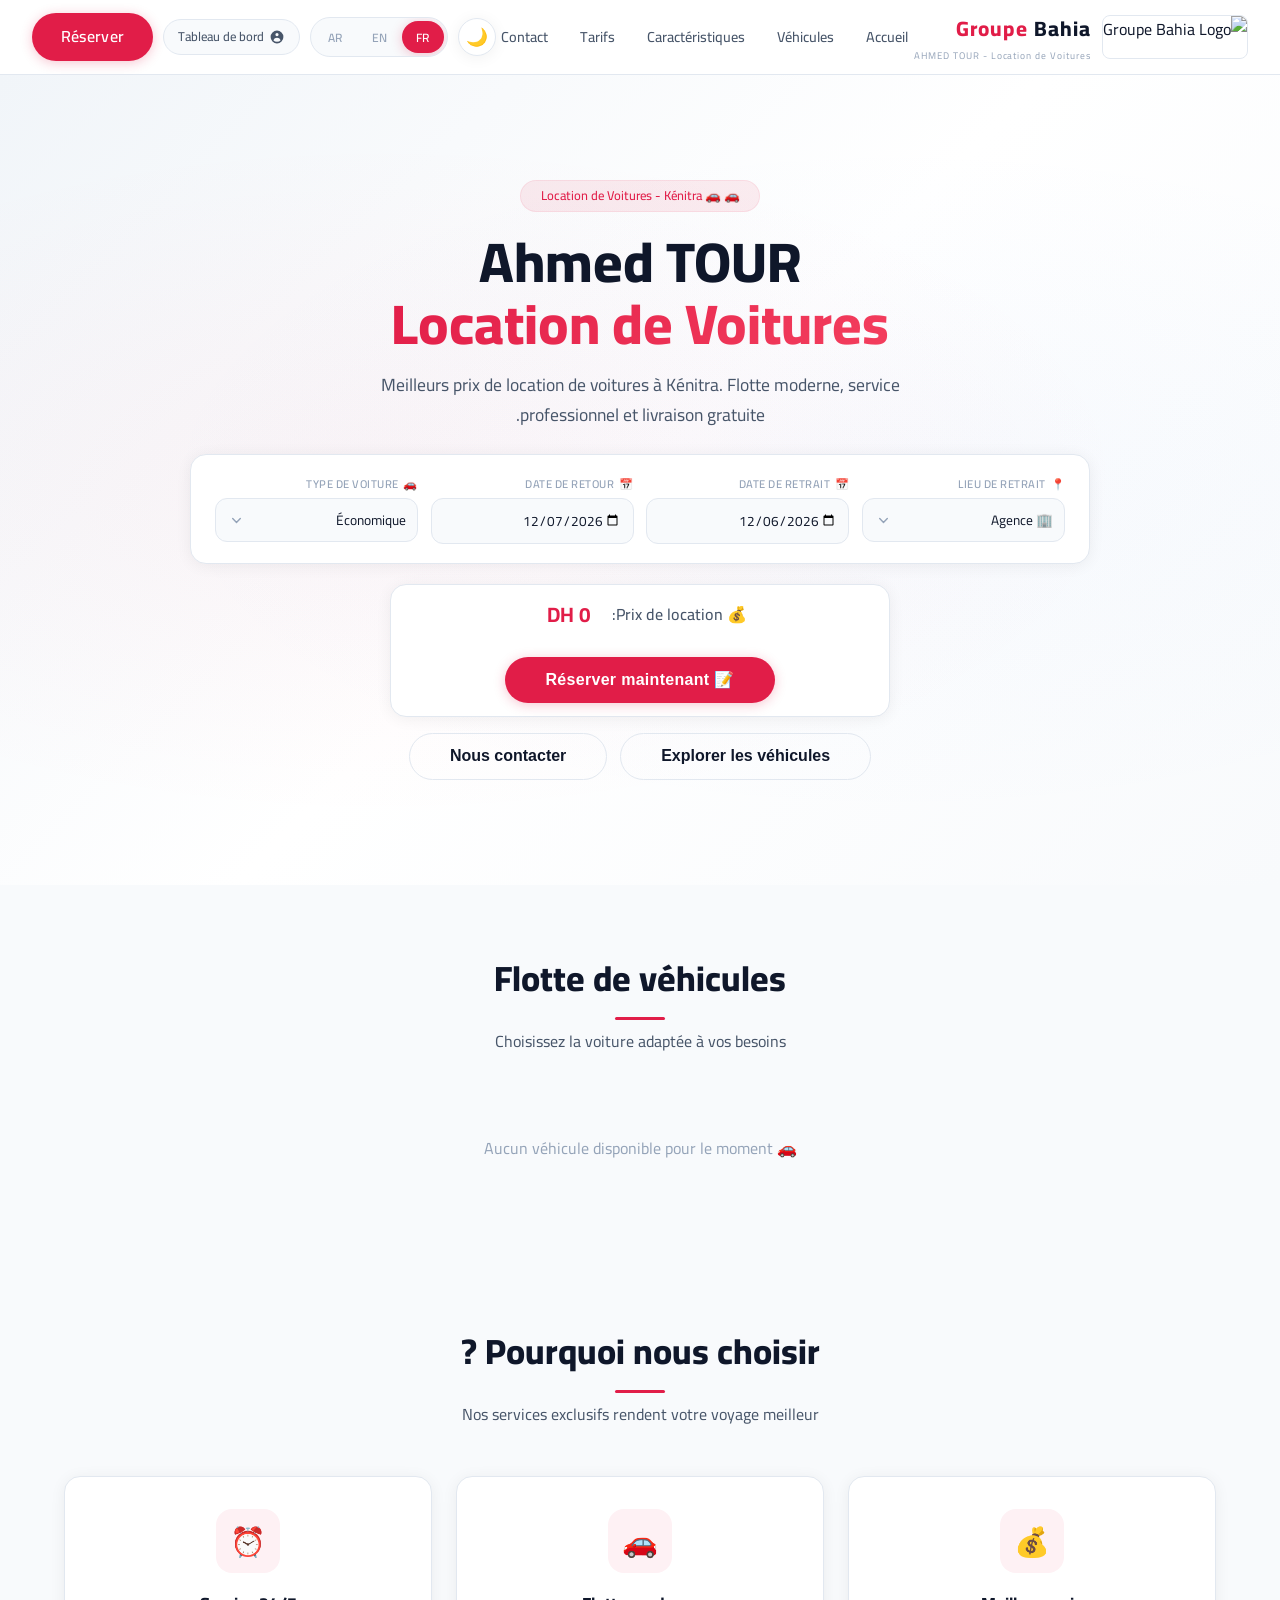
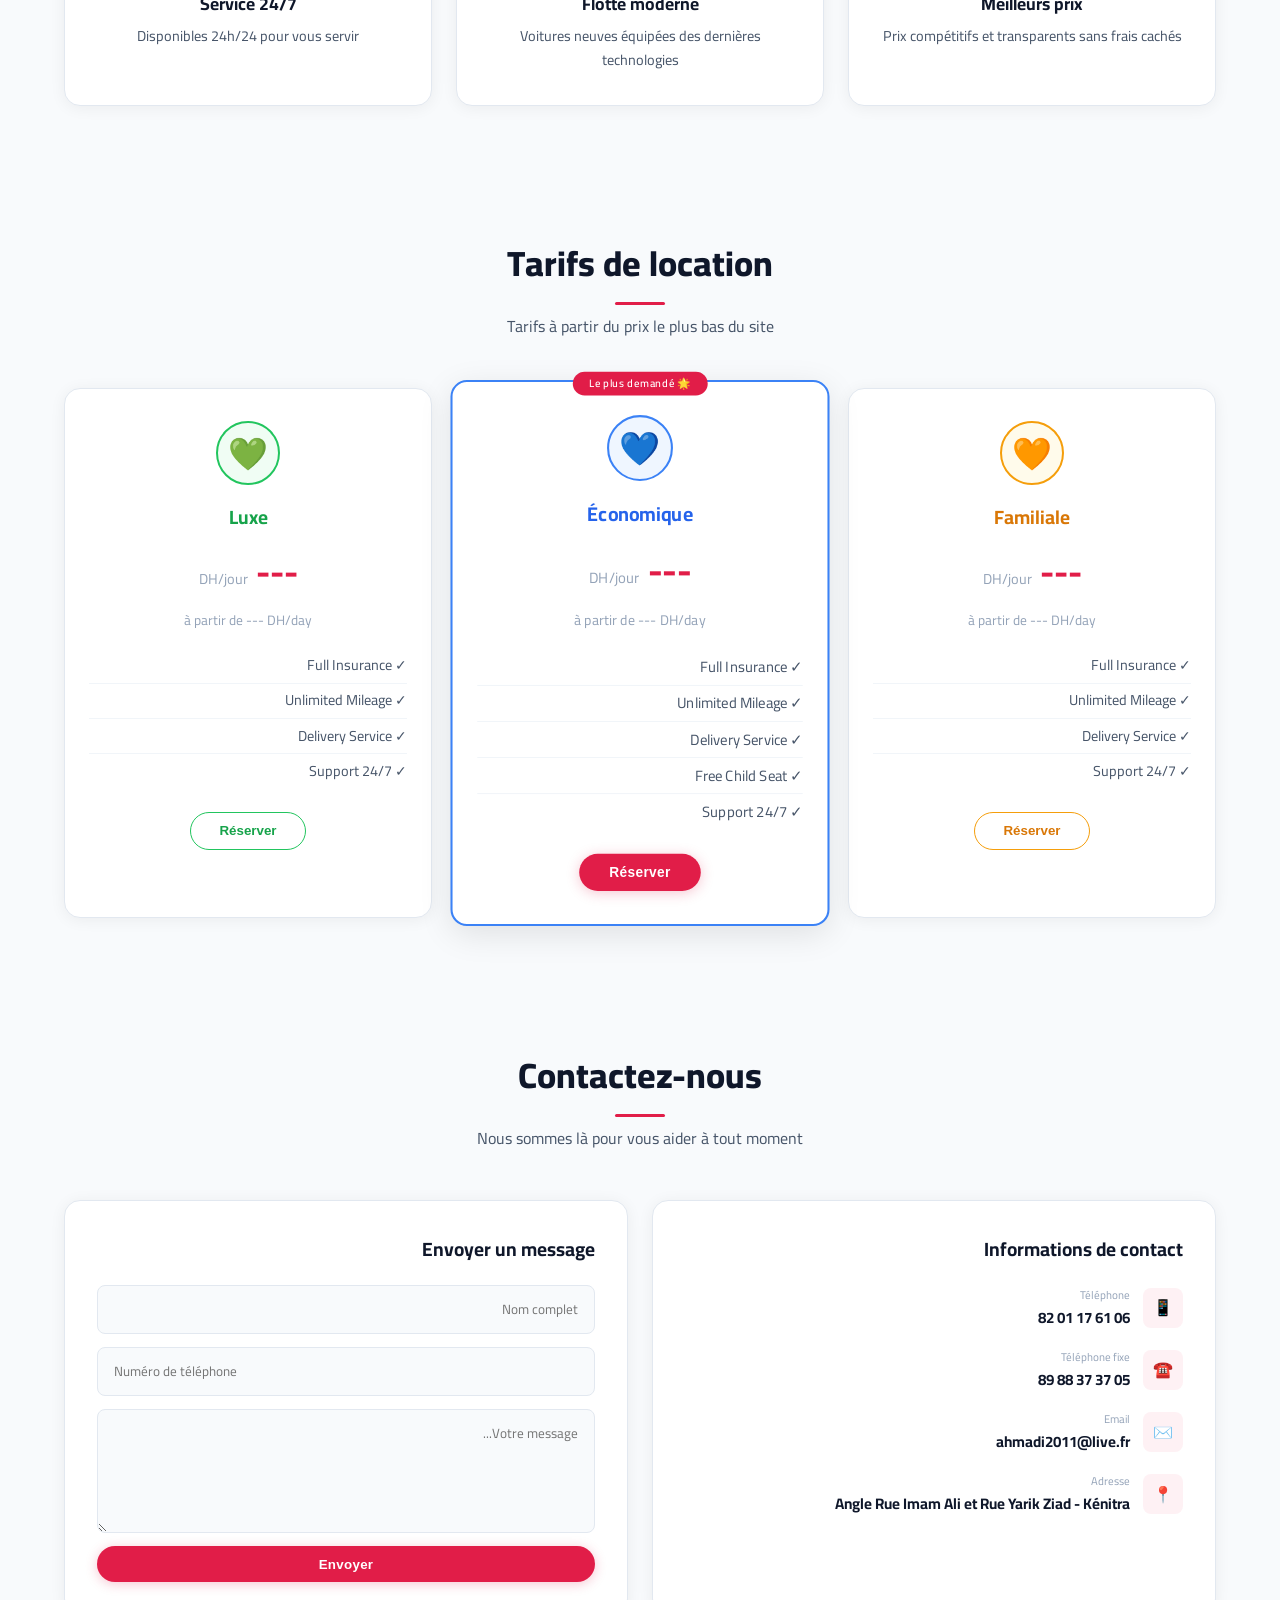
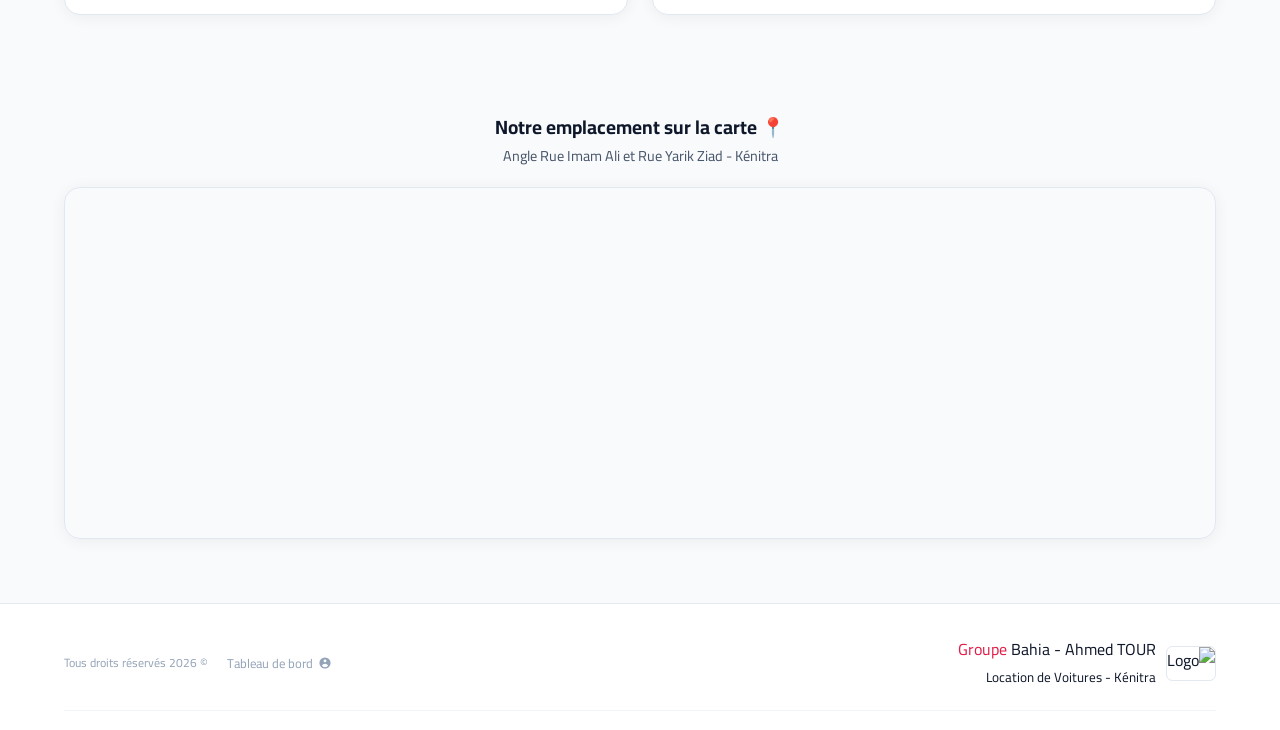
==== commit 7bc026e0: "Add files via upload" ====
--- a/index.html
+++ b/index.html
@@ -25,27 +25,31 @@
             <a href="#contact" data-i18n="nav.contact">Contact</a>
         </div>
         <div class="nav-actions">
-            <button onclick="toggleTheme()" class="theme-toggle" id="themeToggle" title="تبديل الثيم"><span id="themeIcon">🌙</span></button>
+            <button onclick="toggleTheme()" class="theme-toggle" id="themeToggle" title="تبديل الثيم">
+                <span id="themeIcon">🌙</span>
+            </button>
+            
+            <!-- إضافة زر اللغة الإنجليزية هنا -->
             <div class="lang-switcher">
                 <button onclick="switchLanguage('fr')" class="lang-btn active" id="lang-fr">FR</button>
                 <button onclick="switchLanguage('en')" class="lang-btn" id="lang-en">EN</button>
                 <button onclick="switchLanguage('ar')" class="lang-btn" id="lang-ar">AR</button>
             </div>
-            <a href="admin.html" class="btn-admin"><svg width="16" height="16" fill="currentColor" viewBox="0 0 20 20"><path fill-rule="evenodd" d="M18 10a8 8 0 11-16 0 8 8 0 0116 0zm-6-3a2 2 0 11-4 0 2 2 0 014 0zm-2 4a5 5 0 00-4.546 2.916A5.986 5.986 0 0010 16a5.986 5.986 0 004.546-2.084A5 5 0 0010 11z" clip-rule="evenodd"/></svg><span data-i18n="nav.admin">Tableau de bord</span></a>
+
+            <a href="admin.html" class="btn-admin">
+                <svg width="16" height="16" fill="currentColor" viewBox="0 0 20 20"><path fill-rule="evenodd" d="M18 10a8 8 0 11-16 0 8 8 0 0116 0zm-6-3a2 2 0 11-4 0 2 2 0 014 0zm-2 4a5 5 0 00-4.546 2.916A5.986 5.986 0 0010 16a5.986 5.986 0 004.546-2.084A5 5 0 0010 11z" clip-rule="evenodd"/></svg>
+                <span data-i18n="nav.admin">Tableau de bord</span>
+            </a>
             <a href="tel:0661170182" class="btn-primary"><span data-i18n="nav.book">Réserver</span></a>
         </div>
     </nav>
 
-    <!-- ===== Hero Slider ===== -->
-    <section id="accueil" class="hero-slider-section">
-        <div id="hero-slider" class="hero-slider">
-            <!-- سيتم توليد الشرائح من السكربت -->
-        </div>
-        
+    <!-- Hero -->
+    <section id="accueil" class="hero">
         <div class="hero-overlay"></div>
         <div class="hero-content">
             <span class="badge">🚗 <span data-i18n="hero.badge">Location de Voitures - Kénitra</span></span>
-            <h2 id="hero-title" data-i18n="hero.title">Ahmed TOUR<br><span class="gradient-text">Location de Voitures</span></h2>
+            <h2 data-i18n="hero.title">Ahmed TOUR<br><span class="gradient-text">Location de Voitures</span></h2>
             <p id="hero-desc" data-i18n="hero.desc">Meilleurs prix de location de voitures à Kénitra. Flotte moderne, service professionnel et livraison gratuite.</p>
             
             <div class="booking-fields">
@@ -80,7 +84,9 @@
                     <span data-i18n="booking.priceLabel">💰 Prix de location:</span>
                     <strong id="booking-price">0 DH</strong>
                 </div>
-                <button onclick="bookNow()" class="btn-primary btn-large" id="bookNowBtn"><span data-i18n="booking.bookNow">📝 Réserver maintenant</span></button>
+                <button onclick="bookNow()" class="btn-primary btn-large" id="bookNowBtn">
+                    <span data-i18n="booking.bookNow">📝 Réserver maintenant</span>
+                </button>
             </div>
             
             <div class="hero-buttons">
@@ -187,7 +193,12 @@
                 <p data-i18n="map.subtitle">Angle Rue Imam Ali et Rue Yarik Ziad - Kénitra</p>
             </div>
             <div class="map-container">
-                <iframe src="https://maps.google.com/maps?q=34.250657,-6.580206&z=17&output=embed" style="border:0; width:100%; height:350px; pointer-events: none;" allowfullscreen="" loading="lazy"></iframe>
+                <iframe 
+                    src="https://maps.google.com/maps?q=34.250657,-6.580206&z=17&output=embed" 
+                    style="border:0; width:100%; height:350px; pointer-events: none;"
+                    allowfullscreen="" 
+                    loading="lazy">
+                </iframe>
             </div>
         </div>
     </section>
@@ -204,7 +215,10 @@
                     </div>
                 </div>
                 <div class="footer-links">
-                    <a href="admin.html" class="admin-link"><svg width="14" height="14" fill="currentColor" viewBox="0 0 20 20"><path fill-rule="evenodd" d="M18 10a8 8 0 11-16 0 8 8 0 0116 0zm-6-3a2 2 0 11-4 0 2 2 0 014 0zm-2 4a5 5 0 00-4.546 2.916A5.986 5.986 0 0010 16a5.986 5.986 0 004.546-2.084A5 5 0 0010 11z" clip-rule="evenodd"/></svg><span data-i18n="nav.admin">Tableau de bord</span></a>
+                    <a href="admin.html" class="admin-link">
+                        <svg width="14" height="14" fill="currentColor" viewBox="0 0 20 20"><path fill-rule="evenodd" d="M18 10a8 8 0 11-16 0 8 8 0 0116 0zm-6-3a2 2 0 11-4 0 2 2 0 014 0zm-2 4a5 5 0 00-4.546 2.916A5.986 5.986 0 0010 16a5.986 5.986 0 004.546-2.084A5 5 0 0010 11z" clip-rule="evenodd"/></svg>
+                        <span data-i18n="nav.admin">Tableau de bord</span>
+                    </a>
                     <p class="copyright">© 2026 <span data-i18n="footer.rights">Tous droits réservés</span></p>
                 </div>
             </div>
@@ -235,6 +249,7 @@
         </div>
     </div>
 
+    <!-- Toast -->
     <div id="toast" class="toast">Votre message a été envoyé avec succès!</div>
 
     <script src="script.js"></script>
--- a/style.css
+++ b/style.css
@@ -1,271 +1,1271 @@
 /* ============================================================
-   ROOT & RESET
+   ROOT & RESET - ستايل أنيق وبسيط
    ============================================================ */
 :root {
-    --primary: #e11d48; --primary-dark: #be123c; --primary-light: #fecdd3;
-    --secondary: #f59e0b; --secondary-light: #fef3c7; --accent: #3b82f6;
-    --bg: #f8fafc; --bg-card: #ffffff; --bg-card-hover: #f1f5f9; --bg-nav: rgba(255, 255, 255, 0.92);
-    --text-primary: #0f172a; --text-secondary: #475569; --text-muted: #94a3b8; --text-light: #ffffff;
-    --border: #e2e8f0; --border-light: #f1f5f9;
-    --shadow: 0 2px 16px rgba(0, 0, 0, 0.06); --shadow-hover: 0 8px 32px rgba(0, 0, 0, 0.10); --shadow-glow: 0 0 40px rgba(225, 29, 72, 0.12);
-    --radius: 1rem; --radius-sm: 0.75rem; --transition: 0.3s cubic-bezier(0.25, 0.46, 0.45, 0.94);
+    --primary: #e11d48;
+    --primary-dark: #be123c;
+    --primary-light: #fecdd3;
+    --secondary: #f59e0b;
+    --secondary-light: #fef3c7;
+    --accent: #3b82f6;
+    
+    --bg: #f8fafc;
+    --bg-card: #ffffff;
+    --bg-card-hover: #f1f5f9;
+    --bg-nav: rgba(255, 255, 255, 0.92);
+    
+    --text-primary: #0f172a;
+    --text-secondary: #475569;
+    --text-muted: #94a3b8;
+    --text-light: #ffffff;
+    
+    --border: #e2e8f0;
+    --border-light: #f1f5f9;
+    --shadow: 0 2px 16px rgba(0, 0, 0, 0.06);
+    --shadow-hover: 0 8px 32px rgba(0, 0, 0, 0.10);
+    --shadow-glow: 0 0 40px rgba(225, 29, 72, 0.12);
+    
+    --radius: 1rem;
+    --radius-sm: 0.75rem;
+    --transition: 0.3s cubic-bezier(0.25, 0.46, 0.45, 0.94);
+    
     --hero-bg: linear-gradient(135deg, #f1f5f9 0%, #ffffff 50%, #f8fafc 100%);
 }
 
+/* ============================================================
+   الثيم الداكن (Dark Mode)
+   ============================================================ */
 [data-theme="dark"] {
-    --bg: #0f172a; --bg-card: #1e293b; --bg-card-hover: #334155; --bg-nav: rgba(15, 23, 42, 0.92);
-    --text-primary: #f1f5f9; --text-secondary: #cbd5e1; --text-muted: #94a3b8;
-    --border: #334155; --border-light: #1e293b;
-    --shadow: 0 2px 16px rgba(0, 0, 0, 0.3); --shadow-hover: 0 8px 32px rgba(0, 0, 0, 0.5);
-    --primary-light: #451a1a; --secondary-light: #3b2a0a;
+    --bg: #0f172a;
+    --bg-card: #1e293b;
+    --bg-card-hover: #334155;
+    --bg-nav: rgba(15, 23, 42, 0.92);
+    
+    --text-primary: #f1f5f9;
+    --text-secondary: #cbd5e1;
+    --text-muted: #94a3b8;
+    
+    --border: #334155;
+    --border-light: #1e293b;
+    --shadow: 0 2px 16px rgba(0, 0, 0, 0.3);
+    --shadow-hover: 0 8px 32px rgba(0, 0, 0, 0.5);
+    
+    --primary-light: #451a1a;
+    --secondary-light: #3b2a0a;
+    
     --hero-bg: linear-gradient(135deg, #0f172a 0%, #1e1b4b 50%, #0f172a 100%);
 }
 
-[data-theme="dark"] .btn-secondary { background: var(--bg-card); color: var(--text-primary); border-color: var(--border); }
-[data-theme="dark"] .btn-outline { color: var(--text-primary); border-color: var(--border); }
-[data-theme="dark"] .btn-outline:hover { border-color: var(--primary); color: var(--primary); background: var(--primary-light); }
-[data-theme="dark"] .badge { background: var(--primary-light); color: var(--primary); }
-[data-theme="dark"] .lang-switcher { background: var(--bg-card); border-color: var(--border); }
-[data-theme="dark"] .lang-btn { color: var(--text-muted); }
-[data-theme="dark"] .lang-btn:hover { color: var(--text-primary); }
-[data-theme="dark"] .lang-btn.active { background: var(--primary); color: #fff; }
-[data-theme="dark"] .booking-fields { background: var(--bg-card); border-color: var(--border); }
-[data-theme="dark"] .booking-fields input, [data-theme="dark"] .booking-fields select { background: var(--bg); border-color: var(--border); color: var(--text-primary); }
-[data-theme="dark"] .booking-price-row { background: var(--bg-card); border-color: var(--border); }
-[data-theme="dark"] .contact-form input, [data-theme="dark"] .contact-form textarea { background: var(--bg); border-color: var(--border); color: var(--text-primary); }
-[data-theme="dark"] .modal input { background: var(--bg); border-color: var(--border); color: var(--text-primary); }
-[data-theme="dark"] .modal-content { background: var(--bg-card); border-color: var(--border); }
-[data-theme="dark"] footer { background: var(--bg-card); border-color: var(--border); }
+[data-theme="dark"] .btn-secondary {
+    background: var(--bg-card);
+    color: var(--text-primary);
+    border-color: var(--border);
+}
+[data-theme="dark"] .btn-outline {
+    color: var(--text-primary);
+    border-color: var(--border);
+}
+[data-theme="dark"] .btn-outline:hover {
+    border-color: var(--primary);
+    color: var(--primary);
+    background: var(--primary-light);
+}
+[data-theme="dark"] .badge {
+    background: var(--primary-light);
+    color: var(--primary);
+}
+[data-theme="dark"] .lang-switcher {
+    background: var(--bg-card);
+    border-color: var(--border);
+}
+[data-theme="dark"] .lang-btn {
+    color: var(--text-muted);
+}
+[data-theme="dark"] .lang-btn:hover {
+    color: var(--text-primary);
+}
+[data-theme="dark"] .lang-btn.active {
+    background: var(--primary);
+    color: #fff;
+}
+[data-theme="dark"] .booking-fields {
+    background: var(--bg-card);
+    border-color: var(--border);
+}
+[data-theme="dark"] .booking-fields input,
+[data-theme="dark"] .booking-fields select {
+    background: var(--bg);
+    border-color: var(--border);
+    color: var(--text-primary);
+}
+[data-theme="dark"] .booking-price-row {
+    background: var(--bg-card);
+    border-color: var(--border);
+}
+[data-theme="dark"] .contact-form input,
+[data-theme="dark"] .contact-form textarea {
+    background: var(--bg);
+    border-color: var(--border);
+    color: var(--text-primary);
+}
+[data-theme="dark"] .modal input {
+    background: var(--bg);
+    border-color: var(--border);
+    color: var(--text-primary);
+}
+[data-theme="dark"] .modal-content {
+    background: var(--bg-card);
+    border-color: var(--border);
+}
+[data-theme="dark"] footer {
+    background: var(--bg-card);
+    border-color: var(--border);
+}
 
 /* ============================================================
    BASE
    ============================================================ */
-* { margin: 0; padding: 0; box-sizing: border-box; }
-html { scroll-behavior: smooth; }
-body { font-family: 'Cairo', sans-serif; background: var(--bg); color: var(--text-primary); line-height: 1.7; min-height: 100vh; transition: background var(--transition), color var(--transition); }
-::selection { background: var(--primary); color: #fff; }
-.container { max-width: 1200px; margin: 0 auto; padding: 0 1.5rem; }
-::-webkit-scrollbar { width: 6px; }
-::-webkit-scrollbar-track { background: var(--bg); }
-::-webkit-scrollbar-thumb { background: var(--primary); border-radius: 10px; }
-::-webkit-scrollbar-thumb:hover { background: var(--primary-dark); }
+* {
+    margin: 0;
+    padding: 0;
+    box-sizing: border-box;
+}
+
+html {
+    scroll-behavior: smooth;
+}
+
+body {
+    font-family: 'Cairo', sans-serif;
+    background: var(--bg);
+    color: var(--text-primary);
+    line-height: 1.7;
+    min-height: 100vh;
+    transition: background var(--transition), color var(--transition);
+}
+
+::selection {
+    background: var(--primary);
+    color: #fff;
+}
+
+.container {
+    max-width: 1200px;
+    margin: 0 auto;
+    padding: 0 1.5rem;
+}
+
+/* ============================================================
+   SCROLLBAR
+   ============================================================ */
+::-webkit-scrollbar {
+    width: 6px;
+}
+::-webkit-scrollbar-track {
+    background: var(--bg);
+}
+::-webkit-scrollbar-thumb {
+    background: var(--primary);
+    border-radius: 10px;
+}
+::-webkit-scrollbar-thumb:hover {
+    background: var(--primary-dark);
+}
 
 /* ============================================================
    BUTTONS
    ============================================================ */
-.btn-primary { background: var(--primary); color: #fff; padding: 0.65rem 1.8rem; border-radius: 9999px; font-weight: 600; border: none; cursor: pointer; transition: var(--transition); box-shadow: 0 2px 12px rgba(225, 29, 72, 0.25); display: inline-block; text-decoration: none; letter-spacing: 0.3px; }
-.btn-primary:hover { background: var(--primary-dark); transform: translateY(-2px); box-shadow: 0 4px 20px rgba(225, 29, 72, 0.35); }
-.btn-secondary { background: transparent; color: var(--text-primary); padding: 0.65rem 1.8rem; border-radius: 9999px; font-weight: 600; border: 1.5px solid var(--border); cursor: pointer; transition: var(--transition); display: inline-block; text-decoration: none; }
-.btn-secondary:hover { border-color: var(--primary); color: var(--primary); transform: translateY(-2px); }
-.btn-outline { background: transparent; color: var(--text-primary); padding: 0.65rem 1.8rem; border-radius: 9999px; font-weight: 600; border: 1.5px solid var(--border); cursor: pointer; transition: var(--transition); display: inline-block; text-decoration: none; }
-.btn-outline:hover { border-color: var(--primary); color: var(--primary); transform: translateY(-2px); background: rgba(225, 29, 72, 0.04); }
-.btn-large { padding: 0.85rem 2.5rem; font-size: 1rem; }
-
-/* ============================================================
-   THEME & LANG
-   ============================================================ */
-.theme-toggle { background: var(--bg-card); border: 1px solid var(--border); border-radius: 50%; width: 38px; height: 38px; display: flex; align-items: center; justify-content: center; cursor: pointer; transition: var(--transition); font-size: 1.1rem; box-shadow: var(--shadow); }
-.theme-toggle:hover { transform: rotate(20deg); border-color: var(--primary); box-shadow: var(--shadow-hover); }
-.lang-switcher { display: flex; gap: 0; background: var(--bg); border-radius: 9999px; padding: 3px; border: 1px solid var(--border); overflow: hidden; }
-.lang-btn { background: none; border: none; color: var(--text-muted); padding: 0.3rem 0.9rem; border-radius: 9999px; font-weight: 600; font-size: 0.75rem; cursor: pointer; transition: var(--transition); font-family: inherit; letter-spacing: 0.3px; }
-.lang-btn:hover { color: var(--text-primary); }
-.lang-btn.active { background: var(--primary); color: #fff; box-shadow: 0 2px 12px rgba(225, 29, 72, 0.25); }
+.btn-primary {
+    background: var(--primary);
+    color: #fff;
+    padding: 0.65rem 1.8rem;
+    border-radius: 9999px;
+    font-weight: 600;
+    border: none;
+    cursor: pointer;
+    transition: var(--transition);
+    box-shadow: 0 2px 12px rgba(225, 29, 72, 0.25);
+    display: inline-block;
+    text-decoration: none;
+    letter-spacing: 0.3px;
+}
+.btn-primary:hover {
+    background: var(--primary-dark);
+    transform: translateY(-2px);
+    box-shadow: 0 4px 20px rgba(225, 29, 72, 0.35);
+}
+
+.btn-secondary {
+    background: transparent;
+    color: var(--text-primary);
+    padding: 0.65rem 1.8rem;
+    border-radius: 9999px;
+    font-weight: 600;
+    border: 1.5px solid var(--border);
+    cursor: pointer;
+    transition: var(--transition);
+    display: inline-block;
+    text-decoration: none;
+}
+.btn-secondary:hover {
+    border-color: var(--primary);
+    color: var(--primary);
+    transform: translateY(-2px);
+}
+
+.btn-outline {
+    background: transparent;
+    color: var(--text-primary);
+    padding: 0.65rem 1.8rem;
+    border-radius: 9999px;
+    font-weight: 600;
+    border: 1.5px solid var(--border);
+    cursor: pointer;
+    transition: var(--transition);
+    display: inline-block;
+    text-decoration: none;
+}
+.btn-outline:hover {
+    border-color: var(--primary);
+    color: var(--primary);
+    transform: translateY(-2px);
+    background: rgba(225, 29, 72, 0.04);
+}
+
+.btn-large {
+    padding: 0.85rem 2.5rem;
+    font-size: 1rem;
+}
+
+/* ============================================================
+   THEME TOGGLE
+   ============================================================ */
+.theme-toggle {
+    background: var(--bg-card);
+    border: 1px solid var(--border);
+    border-radius: 50%;
+    width: 38px;
+    height: 38px;
+    display: flex;
+    align-items: center;
+    justify-content: center;
+    cursor: pointer;
+    transition: var(--transition);
+    font-size: 1.1rem;
+    box-shadow: var(--shadow);
+}
+.theme-toggle:hover {
+    transform: rotate(20deg);
+    border-color: var(--primary);
+    box-shadow: var(--shadow-hover);
+}
+
+/* ============================================================
+   LANGUAGE SWITCHER (مثل الصورة)
+   ============================================================ */
+.lang-switcher {
+    display: flex;
+    gap: 0;
+    background: var(--bg);
+    border-radius: 9999px;
+    padding: 3px;
+    border: 1px solid var(--border);
+    overflow: hidden;
+}
+.lang-btn {
+    background: none;
+    border: none;
+    color: var(--text-muted);
+    padding: 0.3rem 0.9rem;
+    border-radius: 9999px;
+    font-weight: 600;
+    font-size: 0.75rem;
+    cursor: pointer;
+    transition: var(--transition);
+    font-family: inherit;
+    letter-spacing: 0.3px;
+}
+.lang-btn:hover {
+    color: var(--text-primary);
+}
+.lang-btn.active {
+    background: var(--primary);
+    color: #fff;
+    box-shadow: 0 2px 12px rgba(225, 29, 72, 0.25);
+}
 
 /* ============================================================
    NAVBAR
    ============================================================ */
-.navbar { display: flex; align-items: center; justify-content: space-between; padding: 0.7rem 2rem; background: var(--bg-nav); backdrop-filter: blur(16px); border-bottom: 1px solid var(--border); position: sticky; top: 0; z-index: 1000; transition: var(--transition); }
-.nav-brand { display: flex; align-items: center; gap: 0.7rem; }
-.logo-img { height: 2.8rem; width: auto; border-radius: 0.5rem; border: 1px solid var(--border); }
-.nav-brand h1 { font-size: 1.3rem; font-weight: 800; letter-spacing: 0.05em; color: var(--text-primary); }
-.text-red { color: var(--primary); }
-.subtitle { font-size: 0.6rem; color: var(--text-muted); letter-spacing: 0.1em; }
-.nav-links { display: flex; gap: 2rem; }
-.nav-links a { color: var(--text-secondary); text-decoration: none; font-weight: 500; font-size: 0.9rem; transition: var(--transition); position: relative; }
-.nav-links a::after { content: ''; position: absolute; bottom: -4px; left: 0; width: 0; height: 2px; background: var(--primary); border-radius: 2px; transition: var(--transition); }
-.nav-links a:hover { color: var(--text-primary); }
-.nav-links a:hover::after { width: 100%; }
-.nav-actions { display: flex; align-items: center; gap: 0.6rem; flex-wrap: wrap; }
-.btn-admin { display: flex; align-items: center; gap: 0.3rem; background: var(--bg); color: var(--text-secondary); padding: 0.4rem 0.9rem; border-radius: 9999px; text-decoration: none; font-size: 0.8rem; font-weight: 500; border: 1px solid var(--border); transition: var(--transition); }
-.btn-admin:hover { background: rgba(225, 29, 72, 0.06); color: var(--primary); border-color: var(--primary); }
-
-/* ============================================================
-   HERO SLIDER (تصميم جديد)
-   ============================================================ */
-.hero-slider-section { position: relative; min-height: 90vh; overflow: hidden; padding: 2rem 0; display: flex; align-items: center; justify-content: center; background: var(--bg); }
-.hero-slider { position: absolute; inset: 0; z-index: 0; }
-.hero-slide { position: absolute; inset: 0; background-size: cover; background-position: center; opacity: 0; transition: opacity 1s ease; }
-.hero-slide.active { opacity: 1; }
-.hero-overlay { position: absolute; inset: 0; background: linear-gradient(to bottom, rgba(0,0,0,0.3) 0%, rgba(0,0,0,0.6) 100%); z-index: 1; }
-.hero-content { position: relative; z-index: 2; text-align: center; max-width: 1000px; padding: 0 1.5rem; width: 100%; color: #fff; }
-.badge { display: inline-block; padding: 0.25rem 1.2rem; background: rgba(255, 255, 255, 0.2); border-radius: 9999px; color: #fff; font-size: 0.8rem; font-weight: 500; margin-bottom: 1.2rem; border: 1px solid rgba(255, 255, 255, 0.3); backdrop-filter: blur(4px); }
-.hero h2, .hero-content h2 { font-size: 3.5rem; font-weight: 800; line-height: 1.1; margin-bottom: 1rem; color: #fff; }
-.hero h2 .gradient-text, .hero-content h2 .gradient-text { background: linear-gradient(135deg, var(--primary), #f43f5e); -webkit-background-clip: text; -webkit-text-fill-color: transparent; background-clip: text; }
-.hero p, .hero-content p { font-size: 1.1rem; color: #e2e8f0; margin-bottom: 1.5rem; max-width: 550px; margin-left: auto; margin-right: auto; }
-
-/* ============================================================
-   BOOKING FIELDS
-   ============================================================ */
-.booking-fields { display: grid; grid-template-columns: repeat(4, 1fr); gap: 0.8rem; background: var(--bg-card); padding: 1.2rem 1.5rem; border-radius: var(--radius); border: 1px solid var(--border); box-shadow: var(--shadow); margin: 1.2rem auto; max-width: 900px; transition: var(--transition); }
-.booking-fields:hover { border-color: var(--primary); box-shadow: var(--shadow-hover); }
-.field-group { display: flex; flex-direction: column; gap: 0.3rem; text-align: right; }
-.field-group label { font-size: 0.7rem; font-weight: 600; color: var(--text-muted); text-transform: uppercase; letter-spacing: 0.5px; display: flex; align-items: center; gap: 0.3rem; }
-.field-group input, .field-group select { padding: 0.5rem 0.7rem; border: 1px solid var(--border); border-radius: var(--radius-sm); font-family: inherit; font-size: 0.85rem; background: var(--bg); color: var(--text-primary); transition: var(--transition); width: 100%; cursor: pointer; text-align: right; }
-.field-group input:focus, .field-group select:focus { border-color: var(--primary); outline: none; box-shadow: 0 0 0 3px rgba(225, 29, 72, 0.06); }
-.field-group select { appearance: none; background-image: url("data:image/svg+xml,%3Csvg xmlns='http://www.w3.org/2000/svg' fill='none' viewBox='0 0 20 20'%3E%3Cpath stroke='%2394a3b8' stroke-linecap='round' stroke-linejoin='round' stroke-width='1.5' d='M6 8l4 4 4-4'/%3E%3C/svg%3E"); background-repeat: no-repeat; background-position: left 0.7rem center; background-size: 1.2rem; padding-left: 2.2rem; }
-
-/* ============================================================
-   BOOKING PRICE
-   ============================================================ */
-.booking-price-row { display: flex; align-items: center; justify-content: center; gap: 1.5rem; background: var(--bg-card); padding: 0.8rem 2rem; border-radius: var(--radius); border: 1px solid var(--border); box-shadow: var(--shadow); margin: 0 auto 1rem; max-width: 500px; transition: var(--transition); flex-wrap: wrap; }
-.booking-price-row:hover { border-color: var(--primary); box-shadow: var(--shadow-hover); }
-.price-display { display: flex; align-items: center; gap: 0.5rem; font-size: 1rem; }
-.price-display span { color: var(--text-secondary); font-weight: 500; }
-.price-display strong { color: var(--primary); font-size: 1.3rem; font-weight: 700; min-width: 70px; }
-.hero-buttons { display: flex; gap: 0.8rem; justify-content: center; flex-wrap: wrap; margin-top: 1rem; }
-
-/* ============================================================
-   SECTIONS & FEATURES
-   ============================================================ */
-.features { padding: 4rem 0; position: relative; }
-.feature-card { background: var(--bg-card); border: 1px solid var(--border); border-radius: var(--radius); padding: 2rem 1.5rem; text-align: center; transition: var(--transition); box-shadow: var(--shadow); }
-.feature-card:hover { transform: translateY(-6px); border-color: var(--primary); box-shadow: var(--shadow-hover); }
-.feature-icon { width: 4rem; height: 4rem; background: rgba(225, 29, 72, 0.06); border-radius: 1rem; display: flex; align-items: center; justify-content: center; margin: 0 auto 1rem; font-size: 1.8rem; transition: var(--transition); }
-.feature-card:hover .feature-icon { background: var(--primary); transform: scale(1.05); color: #fff; }
-.feature-card h3 { font-size: 1.1rem; font-weight: 700; margin-bottom: 0.3rem; color: var(--text-primary); }
-.feature-card p { color: var(--text-secondary); font-size: 0.9rem; }
-.section-header { text-align: center; margin-bottom: 3rem; }
-.section-header h2 { font-size: 2.2rem; font-weight: 800; margin-bottom: 0.3rem; color: var(--text-primary); }
-.section-header h2::after { content: ''; display: block; width: 50px; height: 3px; background: var(--primary); border-radius: 4px; margin: 0.5rem auto 0; }
-.section-header p { color: var(--text-secondary); font-size: 1rem; margin-top: 0.5rem; }
-
-/* ============================================================
-   VEHICLES
-   ============================================================ */
-.vehicles { padding: 4rem 0; background: var(--bg); transition: background var(--transition); }
-.car-card { background: var(--bg-card); border: 1px solid var(--border); border-radius: var(--radius); overflow: hidden; transition: var(--transition); box-shadow: var(--shadow); }
-.car-card:hover { transform: translateY(-8px); border-color: var(--primary); box-shadow: var(--shadow-hover); }
-.car-card .car-image { height: 12rem; overflow: hidden; background: var(--bg); position: relative; }
-.car-card .car-image img { width: 100%; height: 100%; object-fit: cover; transition: var(--transition); }
-.car-card:hover .car-image img { transform: scale(1.05); }
-.car-card .car-badge { position: absolute; top: 0.8rem; right: 0.8rem; padding: 0.2rem 0.8rem; border-radius: 9999px; font-size: 0.65rem; font-weight: 600; color: #fff; }
-.car-badge.available { background: #22c55e; }
-.car-badge.reserved { background: #ef4444; }
-.car-type-badge { position: absolute; bottom: 0.8rem; right: 0.8rem; padding: 0.2rem 0.7rem; border-radius: 9999px; font-size: 0.6rem; font-weight: 600; background: rgba(255,255,255,0.9); color: var(--text-primary); backdrop-filter: blur(4px); border: 1px solid var(--border); }
-.car-info { padding: 1.2rem; }
-.car-header { display: flex; justify-content: space-between; align-items: center; margin-bottom: 0.3rem; }
-.car-header h3 { font-size: 1.1rem; font-weight: 700; color: var(--text-primary); }
-.car-tag { font-size: 0.6rem; padding: 0.15rem 0.6rem; border-radius: 9999px; font-weight: 600; background: rgba(225, 29, 72, 0.08); color: var(--primary); }
-.car-price { font-size: 1.2rem; font-weight: 700; color: var(--primary); margin: 0.5rem 0 0.8rem; }
-.car-price small { font-size: 0.75rem; color: var(--text-muted); font-weight: 400; }
-.car-periods { display: flex; flex-wrap: wrap; gap: 0.4rem; margin: 0.3rem 0 0.8rem; }
-.period-tag { border-radius: 0.4rem; padding: 0.15rem 0.5rem; font-size: 0.65rem; color: var(--text-secondary); background: var(--bg); border: 1px solid var(--border); }
-.period-tag .period-price { font-weight: 600; color: var(--primary); }
+.navbar {
+    display: flex;
+    align-items: center;
+    justify-content: space-between;
+    padding: 0.7rem 2rem;
+    background: var(--bg-nav);
+    backdrop-filter: blur(16px);
+    border-bottom: 1px solid var(--border);
+    position: sticky;
+    top: 0;
+    z-index: 1000;
+    transition: var(--transition);
+}
+.navbar.scrolled {
+    box-shadow: var(--shadow);
+}
+
+.nav-brand {
+    display: flex;
+    align-items: center;
+    gap: 0.7rem;
+}
+.logo-img {
+    height: 2.8rem;
+    width: auto;
+    border-radius: 0.5rem;
+    border: 1px solid var(--border);
+}
+.nav-brand h1 {
+    font-size: 1.3rem;
+    font-weight: 800;
+    letter-spacing: 0.05em;
+    color: var(--text-primary);
+}
+.text-red {
+    color: var(--primary);
+}
+.subtitle {
+    font-size: 0.6rem;
+    color: var(--text-muted);
+    letter-spacing: 0.1em;
+}
+
+.nav-links {
+    display: flex;
+    gap: 2rem;
+}
+.nav-links a {
+    color: var(--text-secondary);
+    text-decoration: none;
+    font-weight: 500;
+    font-size: 0.9rem;
+    transition: var(--transition);
+    position: relative;
+}
+.nav-links a::after {
+    content: '';
+    position: absolute;
+    bottom: -4px;
+    left: 0;
+    width: 0;
+    height: 2px;
+    background: var(--primary);
+    border-radius: 2px;
+    transition: var(--transition);
+}
+.nav-links a:hover {
+    color: var(--text-primary);
+}
+.nav-links a:hover::after {
+    width: 100%;
+}
+
+.nav-actions {
+    display: flex;
+    align-items: center;
+    gap: 0.6rem;
+    flex-wrap: wrap;
+}
+
+.btn-admin {
+    display: flex;
+    align-items: center;
+    gap: 0.3rem;
+    background: var(--bg);
+    color: var(--text-secondary);
+    padding: 0.4rem 0.9rem;
+    border-radius: 9999px;
+    text-decoration: none;
+    font-size: 0.8rem;
+    font-weight: 500;
+    border: 1px solid var(--border);
+    transition: var(--transition);
+}
+.btn-admin:hover {
+    background: rgba(225, 29, 72, 0.06);
+    color: var(--primary);
+    border-color: var(--primary);
+}
+
+/* ============================================================
+   HERO
+   ============================================================ */
+.hero {
+    position: relative;
+    min-height: 90vh;
+    display: flex;
+    align-items: center;
+    justify-content: center;
+    overflow: hidden;
+    background: var(--hero-bg);
+    transition: background var(--transition);
+    padding: 2rem 0;
+}
+
+.hero-overlay {
+    position: absolute;
+    inset: 0;
+    background: radial-gradient(ellipse at 30% 50%, rgba(225, 29, 72, 0.04) 0%, transparent 60%),
+                radial-gradient(ellipse at 70% 50%, rgba(59, 130, 246, 0.03) 0%, transparent 60%);
+    z-index: 0;
+}
+
+.hero-content {
+    position: relative;
+    z-index: 2;
+    text-align: center;
+    max-width: 1000px;
+    padding: 0 1.5rem;
+    width: 100%;
+}
+
+.badge {
+    display: inline-block;
+    padding: 0.25rem 1.2rem;
+    background: rgba(225, 29, 72, 0.08);
+    border-radius: 9999px;
+    color: var(--primary);
+    font-size: 0.8rem;
+    font-weight: 500;
+    margin-bottom: 1.2rem;
+    border: 1px solid rgba(225, 29, 72, 0.08);
+}
+
+.hero h2 {
+    font-size: 3.5rem;
+    font-weight: 800;
+    line-height: 1.1;
+    margin-bottom: 1rem;
+    color: var(--text-primary);
+}
+.hero h2 .gradient-text {
+    background: linear-gradient(135deg, var(--primary), #f43f5e);
+    -webkit-background-clip: text;
+    -webkit-text-fill-color: transparent;
+    background-clip: text;
+}
+
+.hero p {
+    font-size: 1.1rem;
+    color: var(--text-secondary);
+    margin-bottom: 1.5rem;
+    max-width: 550px;
+    margin-left: auto;
+    margin-right: auto;
+}
+
+/* ============================================================
+   BOOKING FIELDS (ستايل جديد)
+   ============================================================ */
+.booking-fields {
+    display: grid;
+    grid-template-columns: repeat(4, 1fr);
+    gap: 0.8rem;
+    background: var(--bg-card);
+    padding: 1.2rem 1.5rem;
+    border-radius: var(--radius);
+    border: 1px solid var(--border);
+    box-shadow: var(--shadow);
+    margin: 1.2rem auto;
+    max-width: 900px;
+    transition: var(--transition);
+}
+
+.booking-fields:hover {
+    border-color: var(--primary);
+    box-shadow: var(--shadow-hover);
+}
+
+.field-group {
+    display: flex;
+    flex-direction: column;
+    gap: 0.3rem;
+    text-align: right;
+}
+
+.field-group label {
+    font-size: 0.7rem;
+    font-weight: 600;
+    color: var(--text-muted);
+    text-transform: uppercase;
+    letter-spacing: 0.5px;
+    display: flex;
+    align-items: center;
+    gap: 0.3rem;
+}
+
+.field-group input,
+.field-group select {
+    padding: 0.5rem 0.7rem;
+    border: 1px solid var(--border);
+    border-radius: var(--radius-sm);
+    font-family: inherit;
+    font-size: 0.85rem;
+    background: var(--bg);
+    color: var(--text-primary);
+    transition: var(--transition);
+    width: 100%;
+    cursor: pointer;
+    text-align: right;
+}
+
+.field-group input:focus,
+.field-group select:focus {
+    border-color: var(--primary);
+    outline: none;
+    box-shadow: 0 0 0 3px rgba(225, 29, 72, 0.06);
+}
+
+.field-group select {
+    appearance: none;
+    background-image: url("data:image/svg+xml,%3Csvg xmlns='http://www.w3.org/2000/svg' fill='none' viewBox='0 0 20 20'%3E%3Cpath stroke='%2394a3b8' stroke-linecap='round' stroke-linejoin='round' stroke-width='1.5' d='M6 8l4 4 4-4'/%3E%3C/svg%3E");
+    background-repeat: no-repeat;
+    background-position: left 0.7rem center;
+    background-size: 1.2rem;
+    padding-left: 2.2rem;
+}
+
+/* ============================================================
+   BOOKING PRICE ROW
+   ============================================================ */
+.booking-price-row {
+    display: flex;
+    align-items: center;
+    justify-content: center;
+    gap: 1.5rem;
+    background: var(--bg-card);
+    padding: 0.8rem 2rem;
+    border-radius: var(--radius);
+    border: 1px solid var(--border);
+    box-shadow: var(--shadow);
+    margin: 0 auto 1rem;
+    max-width: 500px;
+    transition: var(--transition);
+    flex-wrap: wrap;
+}
+
+.booking-price-row:hover {
+    border-color: var(--primary);
+    box-shadow: var(--shadow-hover);
+}
+
+.price-display {
+    display: flex;
+    align-items: center;
+    gap: 0.5rem;
+    font-size: 1rem;
+}
+
+.price-display span {
+    color: var(--text-secondary);
+    font-weight: 500;
+}
+
+.price-display strong {
+    color: var(--primary);
+    font-size: 1.3rem;
+    font-weight: 700;
+    min-width: 70px;
+}
+
+/* ============================================================
+   HERO BUTTONS
+   ============================================================ */
+.hero-buttons {
+    display: flex;
+    gap: 0.8rem;
+    justify-content: center;
+    flex-wrap: wrap;
+    margin-top: 1rem;
+}
+
+/* ============================================================
+   FEATURES (ستايل جديد)
+   ============================================================ */
+.features {
+    padding: 4rem 0;
+    position: relative;
+}
+
+.feature-card {
+    background: var(--bg-card);
+    border: 1px solid var(--border);
+    border-radius: var(--radius);
+    padding: 2rem 1.5rem;
+    text-align: center;
+    transition: var(--transition);
+    box-shadow: var(--shadow);
+}
+.feature-card:hover {
+    transform: translateY(-6px);
+    border-color: var(--primary);
+    box-shadow: var(--shadow-hover);
+}
+
+.feature-icon {
+    width: 4rem;
+    height: 4rem;
+    background: rgba(225, 29, 72, 0.06);
+    border-radius: 1rem;
+    display: flex;
+    align-items: center;
+    justify-content: center;
+    margin: 0 auto 1rem;
+    font-size: 1.8rem;
+    transition: var(--transition);
+}
+.feature-card:hover .feature-icon {
+    background: var(--primary);
+    transform: scale(1.05);
+    color: #fff;
+}
+
+.feature-card h3 {
+    font-size: 1.1rem;
+    font-weight: 700;
+    margin-bottom: 0.3rem;
+    color: var(--text-primary);
+}
+.feature-card p {
+    color: var(--text-secondary);
+    font-size: 0.9rem;
+}
+
+/* ============================================================
+   SECTION HEADER
+   ============================================================ */
+.section-header {
+    text-align: center;
+    margin-bottom: 3rem;
+}
+.section-header h2 {
+    font-size: 2.2rem;
+    font-weight: 800;
+    margin-bottom: 0.3rem;
+    color: var(--text-primary);
+}
+.section-header h2::after {
+    content: '';
+    display: block;
+    width: 50px;
+    height: 3px;
+    background: var(--primary);
+    border-radius: 4px;
+    margin: 0.5rem auto 0;
+}
+.section-header p {
+    color: var(--text-secondary);
+    font-size: 1rem;
+    margin-top: 0.5rem;
+}
+
+/* ============================================================
+   VEHICLES (ستايل جديد)
+   ============================================================ */
+.vehicles {
+    padding: 4rem 0;
+    background: var(--bg);
+    transition: background var(--transition);
+}
+
+.car-card {
+    background: var(--bg-card);
+    border: 1px solid var(--border);
+    border-radius: var(--radius);
+    overflow: hidden;
+    transition: var(--transition);
+    box-shadow: var(--shadow);
+}
+.car-card:hover {
+    transform: translateY(-8px);
+    border-color: var(--primary);
+    box-shadow: var(--shadow-hover);
+}
+
+.car-card .car-image {
+    height: 12rem;
+    overflow: hidden;
+    background: var(--bg);
+    position: relative;
+}
+.car-card .car-image img {
+    width: 100%;
+    height: 100%;
+    object-fit: cover;
+    transition: var(--transition);
+}
+.car-card:hover .car-image img {
+    transform: scale(1.05);
+}
+
+.car-card .car-badge {
+    position: absolute;
+    top: 0.8rem;
+    right: 0.8rem;
+    padding: 0.2rem 0.8rem;
+    border-radius: 9999px;
+    font-size: 0.65rem;
+    font-weight: 600;
+    color: #fff;
+}
+.car-badge.available {
+    background: #22c55e;
+}
+.car-badge.reserved {
+    background: #ef4444;
+}
+
+.car-type-badge {
+    position: absolute;
+    bottom: 0.8rem;
+    right: 0.8rem;
+    padding: 0.2rem 0.7rem;
+    border-radius: 9999px;
+    font-size: 0.6rem;
+    font-weight: 600;
+    background: rgba(255,255,255,0.9);
+    color: var(--text-primary);
+    backdrop-filter: blur(4px);
+    border: 1px solid var(--border);
+}
+
+.car-info {
+    padding: 1.2rem;
+}
+.car-header {
+    display: flex;
+    justify-content: space-between;
+    align-items: center;
+    margin-bottom: 0.3rem;
+}
+.car-header h3 {
+    font-size: 1.1rem;
+    font-weight: 700;
+    color: var(--text-primary);
+}
+.car-tag {
+    font-size: 0.6rem;
+    padding: 0.15rem 0.6rem;
+    border-radius: 9999px;
+    font-weight: 600;
+    background: rgba(225, 29, 72, 0.08);
+    color: var(--primary);
+}
+.car-price {
+    font-size: 1.2rem;
+    font-weight: 700;
+    color: var(--primary);
+    margin: 0.5rem 0 0.8rem;
+}
+.car-price small {
+    font-size: 0.75rem;
+    color: var(--text-muted);
+    font-weight: 400;
+}
+.car-periods {
+    display: flex;
+    flex-wrap: wrap;
+    gap: 0.4rem;
+    margin: 0.3rem 0 0.8rem;
+}
+.period-tag {
+    border-radius: 0.4rem;
+    padding: 0.15rem 0.5rem;
+    font-size: 0.65rem;
+    color: var(--text-secondary);
+    background: var(--bg);
+    border: 1px solid var(--border);
+}
+.period-tag .period-price {
+    font-weight: 600;
+    color: var(--primary);
+}
 
 /* ============================================================
    PRICING
    ============================================================ */
-.pricing { padding: 4rem 0; background: var(--bg); transition: background var(--transition); }
-.pricing-card { background: var(--bg-card); border: 1px solid var(--border); border-radius: var(--radius); padding: 2rem 1.5rem; text-align: center; transition: var(--transition); box-shadow: var(--shadow); }
-.pricing-card:hover { transform: translateY(-6px); border-color: var(--primary); box-shadow: var(--shadow-hover); }
-.pricing-card.featured { border: 2px solid var(--primary); transform: scale(1.03); box-shadow: var(--shadow-hover); }
-.pricing-card.featured:hover { transform: scale(1.05); }
-.badge-popular { position: absolute; top: -0.6rem; left: 50%; transform: translateX(-50%); background: var(--primary); color: #fff; padding: 0.15rem 1rem; border-radius: 9999px; font-size: 0.65rem; font-weight: 600; letter-spacing: 0.5px; }
-.pricing-card h3 { font-size: 1.2rem; font-weight: 700; margin-top: 0.5rem; }
-.price { font-size: 2.2rem; font-weight: 700; color: var(--primary); margin: 0.5rem 0; }
-.price span { font-size: 0.9rem; color: var(--text-muted); font-weight: 400; }
-.pricing-card ul { list-style: none; color: var(--text-secondary); margin: 1rem 0 1.5rem; text-align: right; }
-.pricing-card ul li { padding: 0.3rem 0; border-bottom: 1px solid var(--border-light); font-size: 0.9rem; }
+.pricing {
+    padding: 4rem 0;
+    background: var(--bg);
+    transition: background var(--transition);
+}
+
+.pricing-card {
+    background: var(--bg-card);
+    border: 1px solid var(--border);
+    border-radius: var(--radius);
+    padding: 2rem 1.5rem;
+    text-align: center;
+    transition: var(--transition);
+    box-shadow: var(--shadow);
+}
+.pricing-card:hover {
+    transform: translateY(-6px);
+    border-color: var(--primary);
+    box-shadow: var(--shadow-hover);
+}
+
+.pricing-card.featured {
+    border: 2px solid var(--primary);
+    transform: scale(1.03);
+    box-shadow: var(--shadow-hover);
+}
+.pricing-card.featured:hover {
+    transform: scale(1.05);
+}
+
+.badge-popular {
+    position: absolute;
+    top: -0.6rem;
+    left: 50%;
+    transform: translateX(-50%);
+    background: var(--primary);
+    color: #fff;
+    padding: 0.15rem 1rem;
+    border-radius: 9999px;
+    font-size: 0.65rem;
+    font-weight: 600;
+    letter-spacing: 0.5px;
+}
+
+.pricing-card h3 {
+    font-size: 1.2rem;
+    font-weight: 700;
+    margin-top: 0.5rem;
+}
+.price {
+    font-size: 2.2rem;
+    font-weight: 700;
+    color: var(--primary);
+    margin: 0.5rem 0;
+}
+.price span {
+    font-size: 0.9rem;
+    color: var(--text-muted);
+    font-weight: 400;
+}
+.pricing-card ul {
+    list-style: none;
+    color: var(--text-secondary);
+    margin: 1rem 0 1.5rem;
+    text-align: right;
+}
+.pricing-card ul li {
+    padding: 0.3rem 0;
+    border-bottom: 1px solid var(--border-light);
+    font-size: 0.9rem;
+}
+.pricing-card ul li:last-child {
+    border-bottom: none;
+}
 
 /* ============================================================
    CONTACT
    ============================================================ */
-.contact { padding: 4rem 0; background: var(--bg); transition: background var(--transition); }
-.contact-info, .contact-form { background: var(--bg-card); border: 1px solid var(--border); border-radius: var(--radius); padding: 2rem; transition: var(--transition); box-shadow: var(--shadow); }
-.contact-info:hover, .contact-form:hover { border-color: var(--primary); box-shadow: var(--shadow-hover); }
-.contact-info h3, .contact-form h3 { font-size: 1.2rem; font-weight: 700; margin-bottom: 1.2rem; color: var(--text-primary); }
-.info-item { display: flex; align-items: center; gap: 0.8rem; margin-bottom: 1rem; }
-.info-item .icon { width: 2.5rem; height: 2.5rem; background: rgba(225, 29, 72, 0.06); border-radius: 0.5rem; display: flex; align-items: center; justify-content: center; font-size: 1rem; flex-shrink: 0; }
-.info-item small { display: block; color: var(--text-muted); font-size: 0.7rem; }
-.info-item strong { font-size: 0.95rem; color: var(--text-primary); }
-.contact-form form { display: flex; flex-direction: column; gap: 0.8rem; }
-.contact-form input, .contact-form textarea { width: 100%; background: var(--bg); border: 1px solid var(--border); border-radius: 0.5rem; padding: 0.7rem 1rem; color: var(--text-primary); font-family: inherit; transition: var(--transition); }
-.contact-form input:focus, .contact-form textarea:focus { border-color: var(--primary); outline: none; box-shadow: 0 0 0 3px rgba(225, 29, 72, 0.06); }
-.contact-form textarea { resize: vertical; min-height: 100px; }
-
-/* ============================================================
-   MAP & FOOTER
-   ============================================================ */
-.map-section { padding: 2rem 0 4rem; background: var(--bg); transition: background var(--transition); }
-.map-container { border-radius: var(--radius); overflow: hidden; box-shadow: var(--shadow); border: 1px solid var(--border); transition: var(--transition); }
-.map-container:hover { box-shadow: var(--shadow-hover); border-color: var(--primary); }
-.map-container iframe { display: block; width: 100%; height: 350px; border: none; }
-.map-title { text-align: center; margin-bottom: 1.2rem; }
-.map-title h3 { font-size: 1.2rem; font-weight: 700; color: var(--text-primary); }
-.map-title p { color: var(--text-secondary); font-size: 0.9rem; }
-footer { background: var(--bg-card); border-top: 1px solid var(--border); padding: 2rem 0 1.2rem; transition: background var(--transition), border var(--transition); }
-.footer-content { display: flex; justify-content: space-between; align-items: center; flex-wrap: wrap; gap: 1rem; padding-bottom: 1.2rem; border-bottom: 1px solid var(--border-light); }
-.footer-brand { display: flex; align-items: center; gap: 0.6rem; }
-.footer-logo { height: 2.2rem; width: auto; border-radius: 0.4rem; border: 1px solid var(--border); }
-.footer-links { display: flex; align-items: center; gap: 1.2rem; }
-.admin-link { display: flex; align-items: center; gap: 0.3rem; color: var(--text-muted); text-decoration: none; font-size: 0.8rem; transition: var(--transition); }
-.admin-link:hover { color: var(--primary); }
-.copyright { color: var(--text-muted); font-size: 0.75rem; }
-
-/* ============================================================
-   MODAL & TOAST
-   ============================================================ */
-.modal { position: fixed; inset: 0; background: rgba(15, 23, 42, 0.5); backdrop-filter: blur(8px); z-index: 2000; display: none; align-items: center; justify-content: center; padding: 1.5rem; }
-.modal.active { display: flex; }
-.modal-content { background: var(--bg-card); border: 1px solid var(--border); border-radius: var(--radius); padding: 2rem; max-width: 450px; width: 100%; transform: scale(0.95) translateY(10px); opacity: 0; transition: var(--transition); box-shadow: var(--shadow-hover); }
-.modal.active .modal-content { transform: scale(1) translateY(0); opacity: 1; }
-.modal-header { display: flex; justify-content: space-between; align-items: center; margin-bottom: 1.2rem; }
-.modal-header h3 { font-size: 1.2rem; font-weight: 700; color: var(--text-primary); }
-.close-btn { background: none; border: none; color: var(--text-muted); font-size: 1.5rem; cursor: pointer; transition: var(--transition); }
-.close-btn:hover { color: var(--text-primary); transform: rotate(90deg); }
-.modal form { display: flex; flex-direction: column; gap: 0.8rem; }
-.modal input { width: 100%; background: var(--bg); border: 1px solid var(--border); border-radius: 0.5rem; padding: 0.7rem 1rem; color: var(--text-primary); font-family: inherit; transition: var(--transition); }
-.modal input:focus { border-color: var(--primary); outline: none; }
-.modal input[readonly] { background: rgba(225, 29, 72, 0.04); border-color: rgba(225, 29, 72, 0.15); text-align: center; font-weight: 600; color: var(--primary); }
-.toast { position: fixed; bottom: 2rem; left: 50%; transform: translateX(-50%) translateY(5rem); background: var(--text-primary); color: #fff; padding: 0.6rem 1.5rem; border-radius: 9999px; font-weight: 600; box-shadow: var(--shadow-hover); opacity: 0; transition: var(--transition); z-index: 3000; }
-.toast.show { transform: translateX(-50%) translateY(0); opacity: 1; }
+.contact {
+    padding: 4rem 0;
+    background: var(--bg);
+    transition: background var(--transition);
+}
+
+.contact-info,
+.contact-form {
+    background: var(--bg-card);
+    border: 1px solid var(--border);
+    border-radius: var(--radius);
+    padding: 2rem;
+    transition: var(--transition);
+    box-shadow: var(--shadow);
+}
+.contact-info:hover,
+.contact-form:hover {
+    border-color: var(--primary);
+    box-shadow: var(--shadow-hover);
+}
+
+.contact-info h3,
+.contact-form h3 {
+    font-size: 1.2rem;
+    font-weight: 700;
+    margin-bottom: 1.2rem;
+    color: var(--text-primary);
+}
+
+.info-item {
+    display: flex;
+    align-items: center;
+    gap: 0.8rem;
+    margin-bottom: 1rem;
+}
+.info-item .icon {
+    width: 2.5rem;
+    height: 2.5rem;
+    background: rgba(225, 29, 72, 0.06);
+    border-radius: 0.5rem;
+    display: flex;
+    align-items: center;
+    justify-content: center;
+    font-size: 1rem;
+    flex-shrink: 0;
+}
+.info-item small {
+    display: block;
+    color: var(--text-muted);
+    font-size: 0.7rem;
+}
+.info-item strong {
+    font-size: 0.95rem;
+    color: var(--text-primary);
+}
+
+.contact-form form {
+    display: flex;
+    flex-direction: column;
+    gap: 0.8rem;
+}
+.contact-form input,
+.contact-form textarea {
+    width: 100%;
+    background: var(--bg);
+    border: 1px solid var(--border);
+    border-radius: 0.5rem;
+    padding: 0.7rem 1rem;
+    color: var(--text-primary);
+    font-family: inherit;
+    transition: var(--transition);
+}
+.contact-form input:focus,
+.contact-form textarea:focus {
+    border-color: var(--primary);
+    outline: none;
+    box-shadow: 0 0 0 3px rgba(225, 29, 72, 0.06);
+}
+.contact-form textarea {
+    resize: vertical;
+    min-height: 100px;
+}
+
+/* ============================================================
+   GOOGLE MAPS
+   ============================================================ */
+.map-section {
+    padding: 2rem 0 4rem;
+    background: var(--bg);
+    transition: background var(--transition);
+}
+
+.map-container {
+    border-radius: var(--radius);
+    overflow: hidden;
+    box-shadow: var(--shadow);
+    border: 1px solid var(--border);
+    transition: var(--transition);
+}
+.map-container:hover {
+    box-shadow: var(--shadow-hover);
+    border-color: var(--primary);
+}
+.map-container iframe {
+    display: block;
+    width: 100%;
+    height: 350px;
+    border: none;
+}
+
+.map-title {
+    text-align: center;
+    margin-bottom: 1.2rem;
+}
+.map-title h3 {
+    font-size: 1.2rem;
+    font-weight: 700;
+    color: var(--text-primary);
+}
+.map-title p {
+    color: var(--text-secondary);
+    font-size: 0.9rem;
+}
+
+/* ============================================================
+   FOOTER
+   ============================================================ */
+footer {
+    background: var(--bg-card);
+    border-top: 1px solid var(--border);
+    padding: 2rem 0 1.2rem;
+    transition: background var(--transition), border var(--transition);
+}
+
+.footer-content {
+    display: flex;
+    justify-content: space-between;
+    align-items: center;
+    flex-wrap: wrap;
+    gap: 1rem;
+    padding-bottom: 1.2rem;
+    border-bottom: 1px solid var(--border-light);
+}
+
+.footer-brand {
+    display: flex;
+    align-items: center;
+    gap: 0.6rem;
+}
+.footer-logo {
+    height: 2.2rem;
+    width: auto;
+    border-radius: 0.4rem;
+    border: 1px solid var(--border);
+}
+.footer-links {
+    display: flex;
+    align-items: center;
+    gap: 1.2rem;
+}
+.admin-link {
+    display: flex;
+    align-items: center;
+    gap: 0.3rem;
+    color: var(--text-muted);
+    text-decoration: none;
+    font-size: 0.8rem;
+    transition: var(--transition);
+}
+.admin-link:hover {
+    color: var(--primary);
+}
+.copyright {
+    color: var(--text-muted);
+    font-size: 0.75rem;
+}
+
+/* ============================================================
+   MODAL
+   ============================================================ */
+.modal {
+    position: fixed;
+    inset: 0;
+    background: rgba(15, 23, 42, 0.5);
+    backdrop-filter: blur(8px);
+    z-index: 2000;
+    display: none;
+    align-items: center;
+    justify-content: center;
+    padding: 1.5rem;
+}
+.modal.active {
+    display: flex;
+}
+
+.modal-content {
+    background: var(--bg-card);
+    border: 1px solid var(--border);
+    border-radius: var(--radius);
+    padding: 2rem;
+    max-width: 450px;
+    width: 100%;
+    transform: scale(0.95) translateY(10px);
+    opacity: 0;
+    transition: var(--transition);
+    box-shadow: var(--shadow-hover);
+}
+.modal.active .modal-content {
+    transform: scale(1) translateY(0);
+    opacity: 1;
+}
+
+.modal-header {
+    display: flex;
+    justify-content: space-between;
+    align-items: center;
+    margin-bottom: 1.2rem;
+}
+.modal-header h3 {
+    font-size: 1.2rem;
+    font-weight: 700;
+    color: var(--text-primary);
+}
+.close-btn {
+    background: none;
+    border: none;
+    color: var(--text-muted);
+    font-size: 1.5rem;
+    cursor: pointer;
+    transition: var(--transition);
+}
+.close-btn:hover {
+    color: var(--text-primary);
+    transform: rotate(90deg);
+}
+
+.modal form {
+    display: flex;
+    flex-direction: column;
+    gap: 0.8rem;
+}
+.modal input {
+    width: 100%;
+    background: var(--bg);
+    border: 1px solid var(--border);
+    border-radius: 0.5rem;
+    padding: 0.7rem 1rem;
+    color: var(--text-primary);
+    font-family: inherit;
+    transition: var(--transition);
+}
+.modal input:focus {
+    border-color: var(--primary);
+    outline: none;
+}
+.modal input[readonly] {
+    background: rgba(225, 29, 72, 0.04);
+    border-color: rgba(225, 29, 72, 0.15);
+    text-align: center;
+    font-weight: 600;
+    color: var(--primary);
+}
+
+/* ============================================================
+   TOAST
+   ============================================================ */
+.toast {
+    position: fixed;
+    bottom: 2rem;
+    left: 50%;
+    transform: translateX(-50%) translateY(5rem);
+    background: var(--text-primary);
+    color: #fff;
+    padding: 0.6rem 1.5rem;
+    border-radius: 9999px;
+    font-weight: 600;
+    box-shadow: var(--shadow-hover);
+    opacity: 0;
+    transition: var(--transition);
+    z-index: 3000;
+}
+.toast.show {
+    transform: translateX(-50%) translateY(0);
+    opacity: 1;
+}
 
 /* ============================================================
    GRID
    ============================================================ */
-.grid-3 { display: grid; grid-template-columns: repeat(auto-fit, minmax(280px, 1fr)); gap: 1.5rem; }
-.grid-2 { display: grid; grid-template-columns: repeat(auto-fit, minmax(280px, 1fr)); gap: 1.5rem; }
+.grid-3 {
+    display: grid;
+    grid-template-columns: repeat(auto-fit, minmax(280px, 1fr));
+    gap: 1.5rem;
+}
+.grid-2 {
+    display: grid;
+    grid-template-columns: repeat(auto-fit, minmax(280px, 1fr));
+    gap: 1.5rem;
+}
 
 /* ============================================================
    RESPONSIVE
    ============================================================ */
 @media (max-width: 992px) {
-    .hero-content h2 { font-size: 2.8rem; }
-    .booking-fields { grid-template-columns: repeat(2, 1fr); padding: 1rem; }
-    .map-container iframe { height: 280px; }
-}
+    .hero h2 {
+        font-size: 2.8rem;
+    }
+    .booking-fields {
+        grid-template-columns: repeat(2, 1fr);
+        padding: 1rem;
+    }
+    .map-container iframe {
+        height: 280px;
+    }
+}
+
 @media (max-width: 768px) {
-    .navbar { flex-direction: column; align-items: stretch; gap: 0.6rem; padding: 0.6rem 1rem; }
-    .nav-brand { justify-content: center; }
-    .nav-links { display: none; }
-    .nav-actions { justify-content: center; flex-wrap: wrap; }
-    .hero-content h2 { font-size: 2rem; }
-    .hero-content p { font-size: 0.95rem; }
-    .section-header h2 { font-size: 1.8rem; }
-    .grid-3, .grid-2 { grid-template-columns: 1fr; }
-    .footer-content { flex-direction: column; text-align: center; }
-    .footer-links { flex-wrap: wrap; justify-content: center; }
-    .map-container iframe { height: 220px; }
-}
+    .navbar {
+        flex-direction: column;
+        align-items: stretch;
+        gap: 0.6rem;
+        padding: 0.6rem 1rem;
+    }
+    .nav-brand {
+        justify-content: center;
+    }
+    .nav-links {
+        display: none;
+    }
+    .nav-actions {
+        justify-content: center;
+        flex-wrap: wrap;
+    }
+    .hero h2 {
+        font-size: 2rem;
+    }
+    .hero p {
+        font-size: 0.95rem;
+    }
+    .section-header h2 {
+        font-size: 1.8rem;
+    }
+    .grid-3,
+    .grid-2 {
+        grid-template-columns: 1fr;
+    }
+    .footer-content {
+        flex-direction: column;
+        text-align: center;
+    }
+    .footer-links {
+        flex-wrap: wrap;
+        justify-content: center;
+    }
+    .map-container iframe {
+        height: 220px;
+    }
+}
+
 @media (max-width: 576px) {
-    .booking-fields { grid-template-columns: 1fr; padding: 0.8rem; gap: 0.6rem; }
-    .booking-price-row { flex-direction: column; padding: 0.8rem; gap: 0.6rem; max-width: 100%; }
-    .price-display { font-size: 0.9rem; }
-    .price-display strong { font-size: 1.1rem; }
-    .field-group input, .field-group select { padding: 0.4rem 0.6rem; font-size: 0.8rem; }
-}
+    .booking-fields {
+        grid-template-columns: 1fr;
+        padding: 0.8rem;
+        gap: 0.6rem;
+    }
+    .booking-price-row {
+        flex-direction: column;
+        padding: 0.8rem;
+        gap: 0.6rem;
+        max-width: 100%;
+    }
+    .price-display {
+        font-size: 0.9rem;
+    }
+    .price-display strong {
+        font-size: 1.1rem;
+    }
+    .field-group input,
+    .field-group select {
+        padding: 0.4rem 0.6rem;
+        font-size: 0.8rem;
+    }
+}
+
 @media (max-width: 480px) {
-    .hero-content h2 { font-size: 1.6rem; }
-    .hero-buttons .btn-primary, .hero-buttons .btn-secondary { width: 100%; text-align: center; }
-    .modal-content { padding: 1.2rem; }
+    .hero h2 {
+        font-size: 1.6rem;
+    }
+    .hero-buttons .btn-primary,
+    .hero-buttons .btn-secondary {
+        width: 100%;
+        text-align: center;
+    }
+    .modal-content {
+        padding: 1.2rem;
+    }
 }
